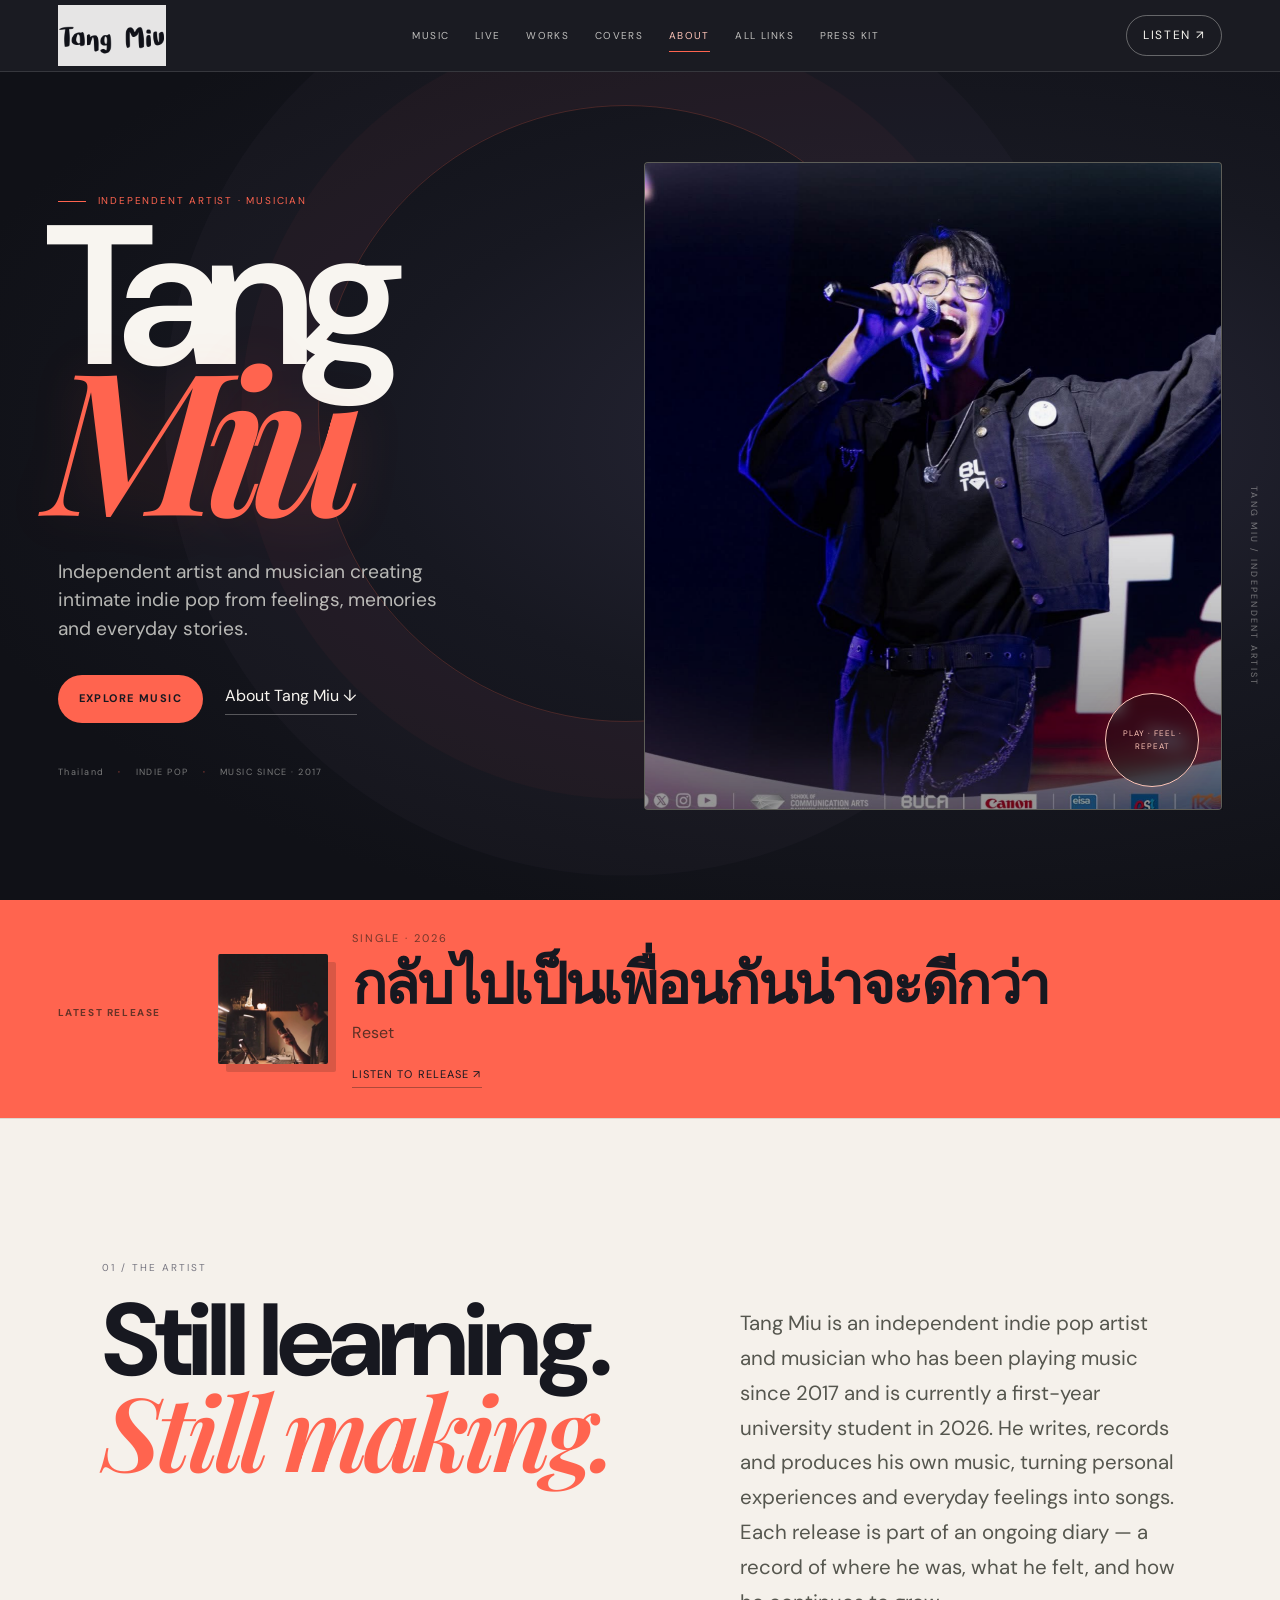
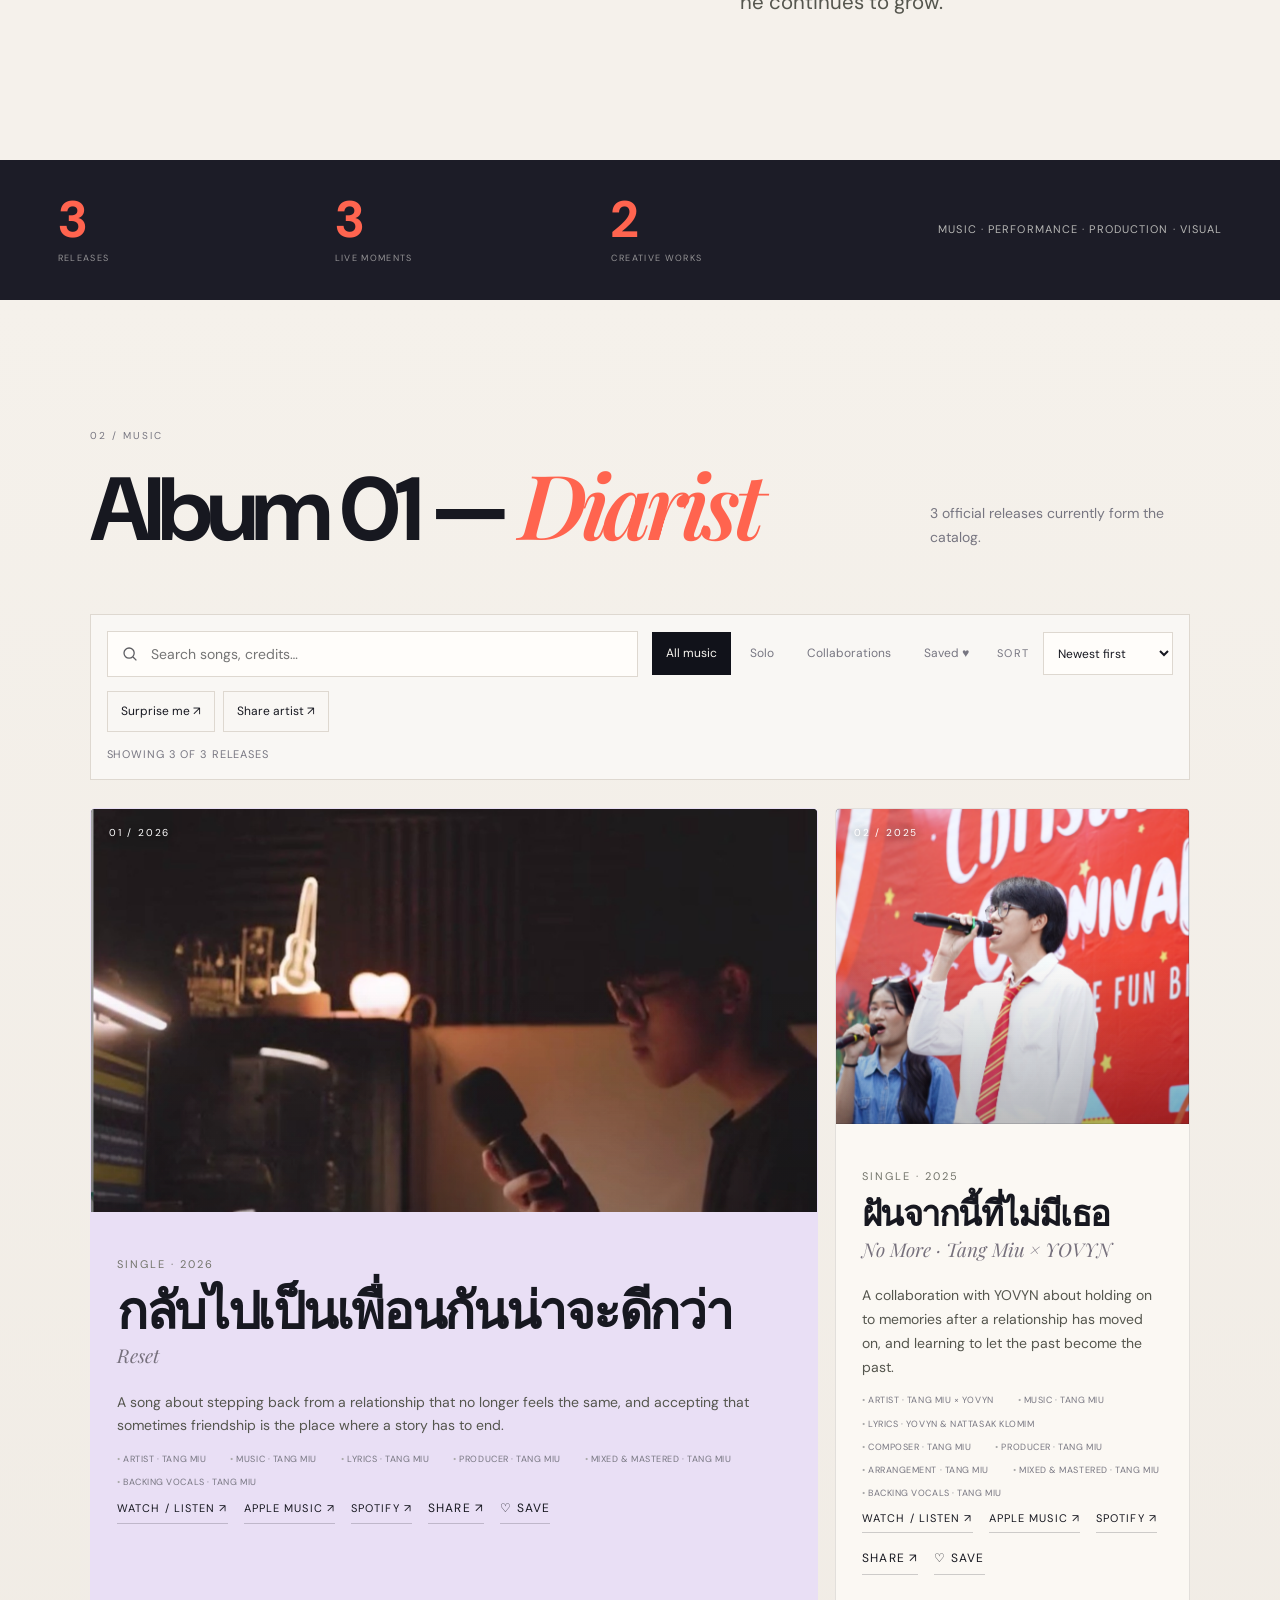
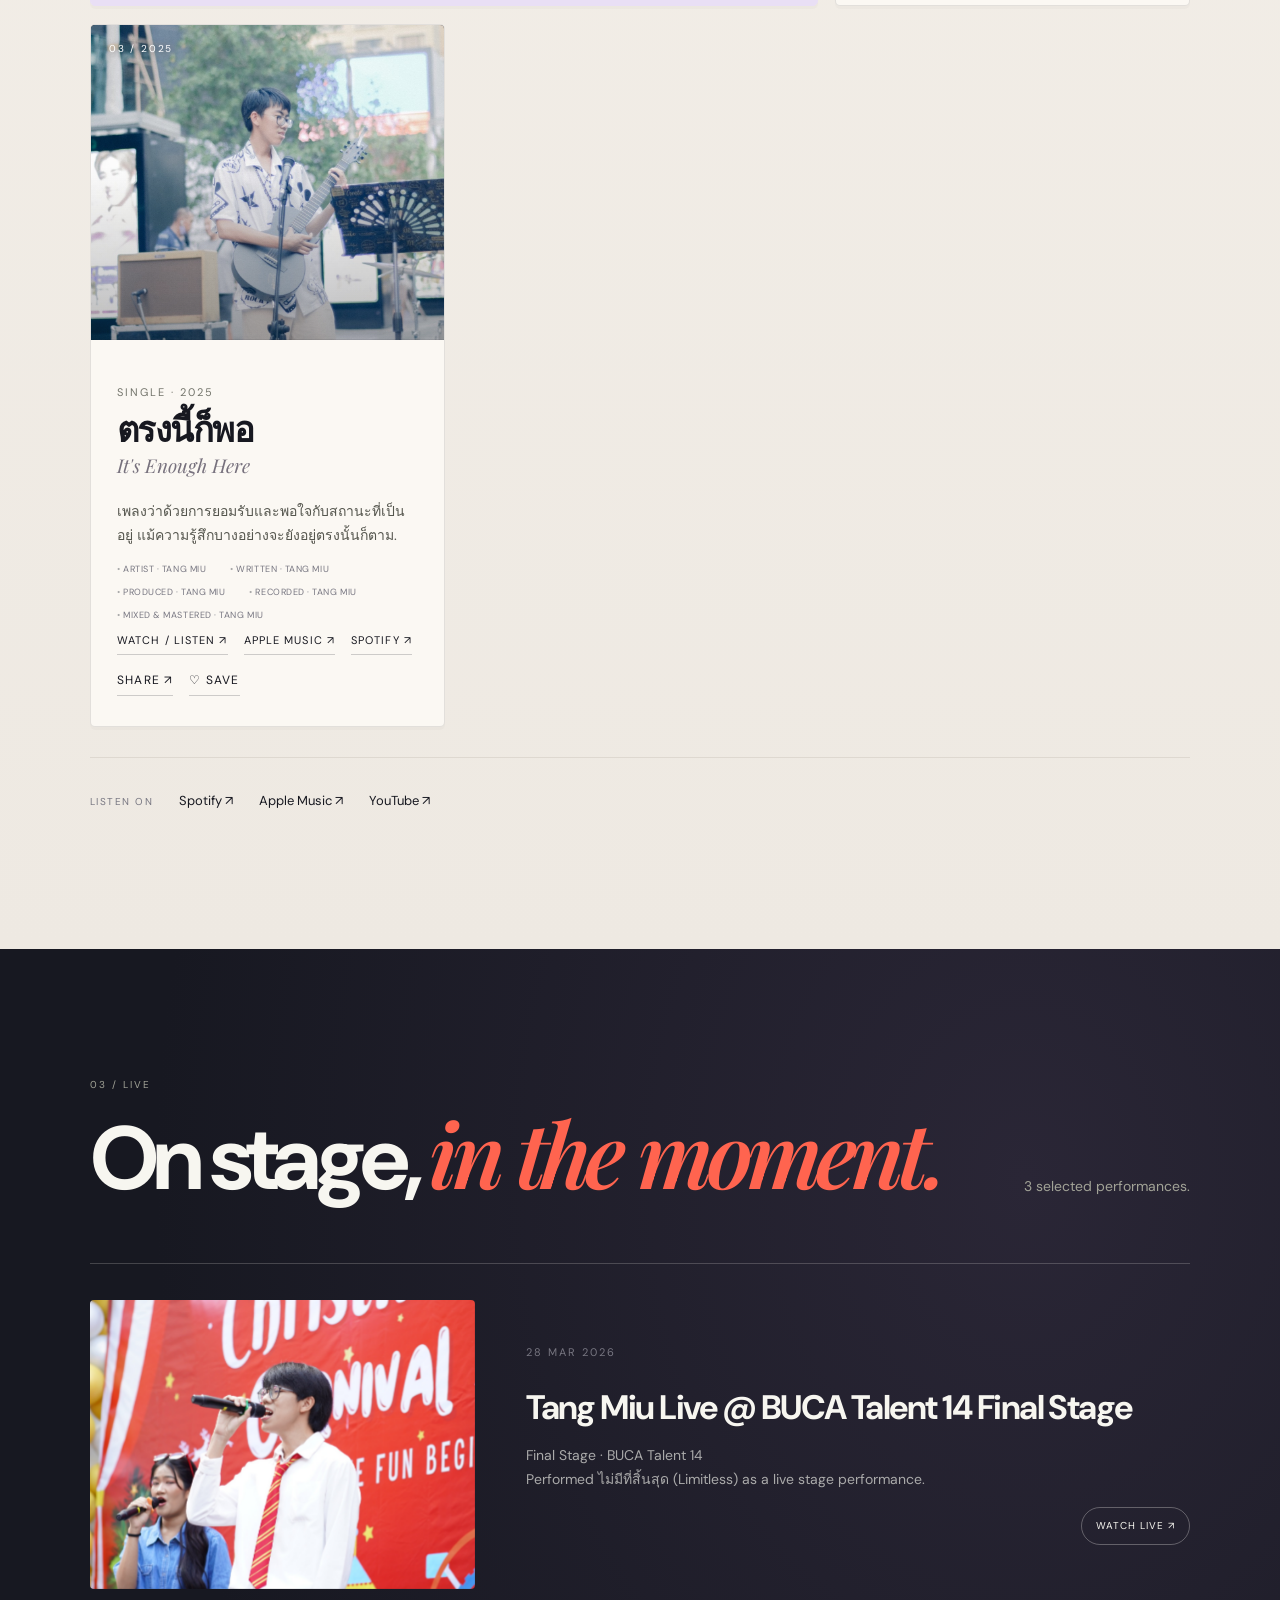
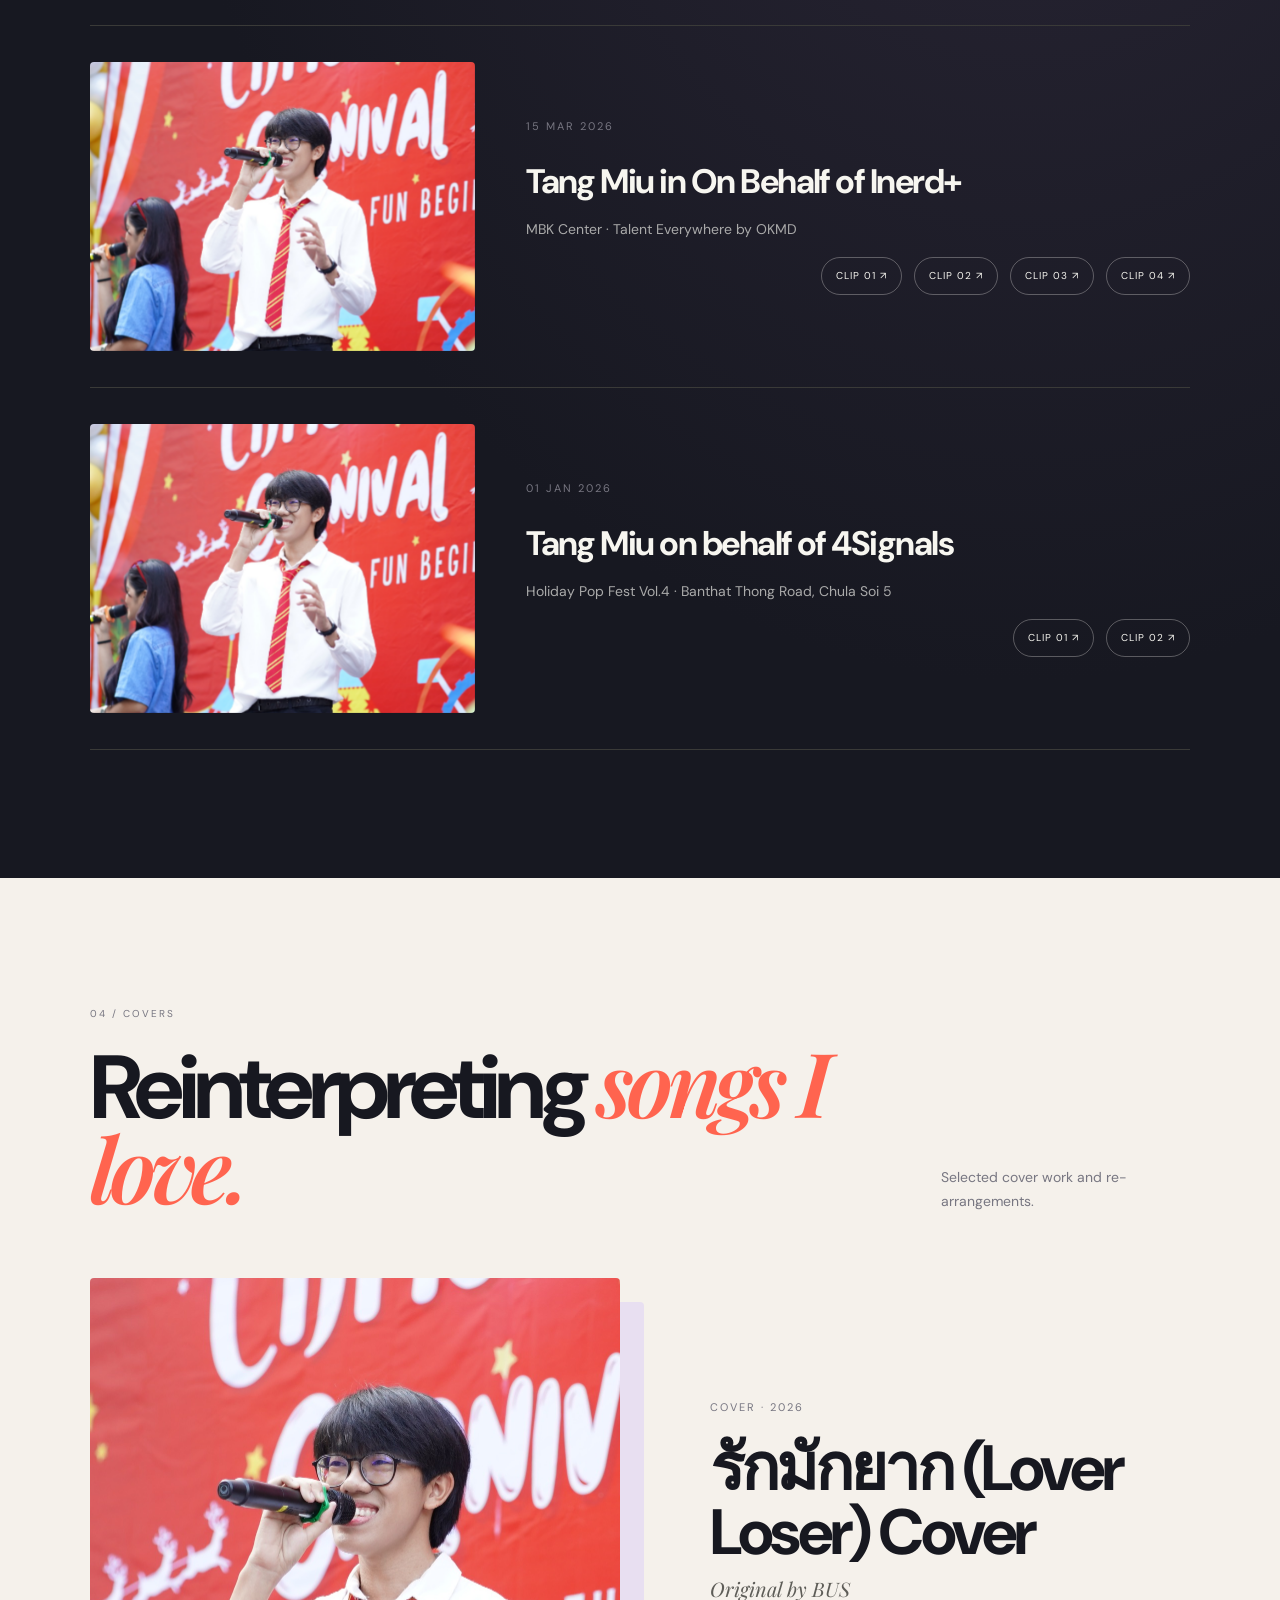
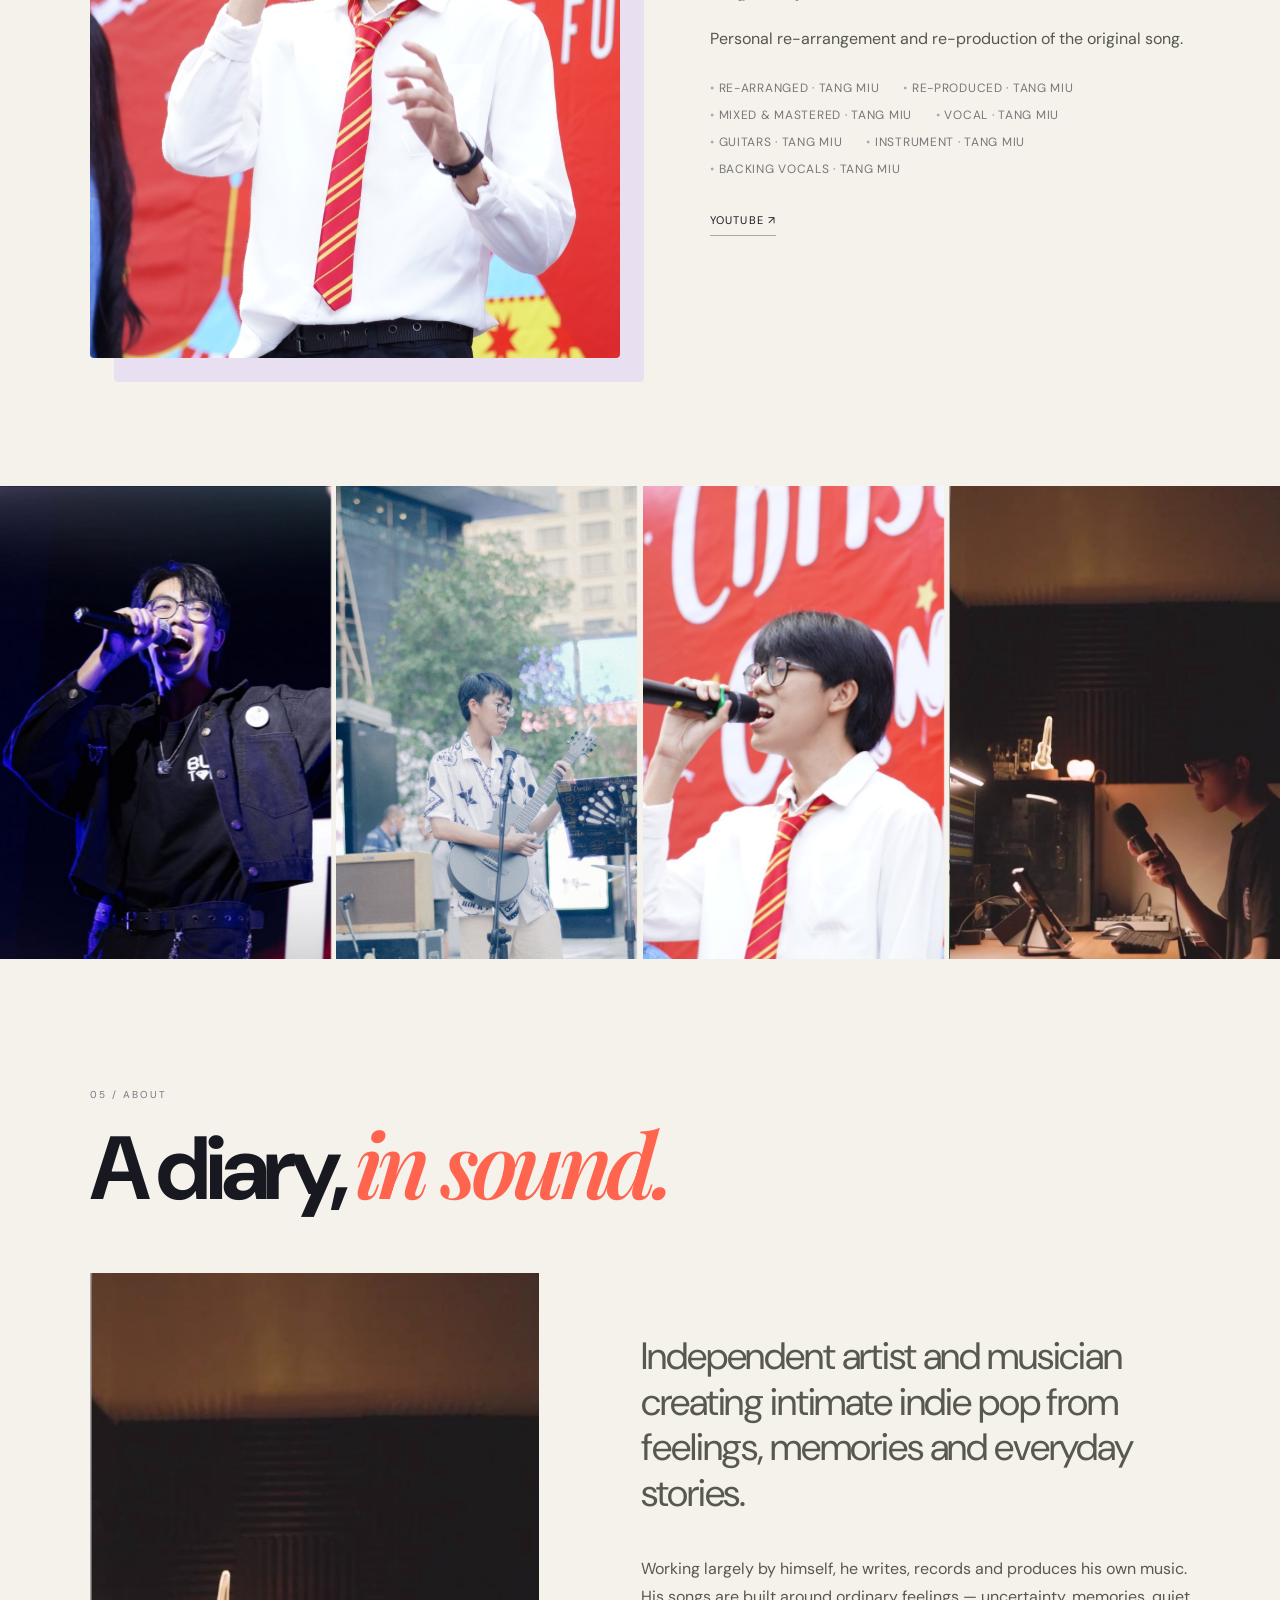
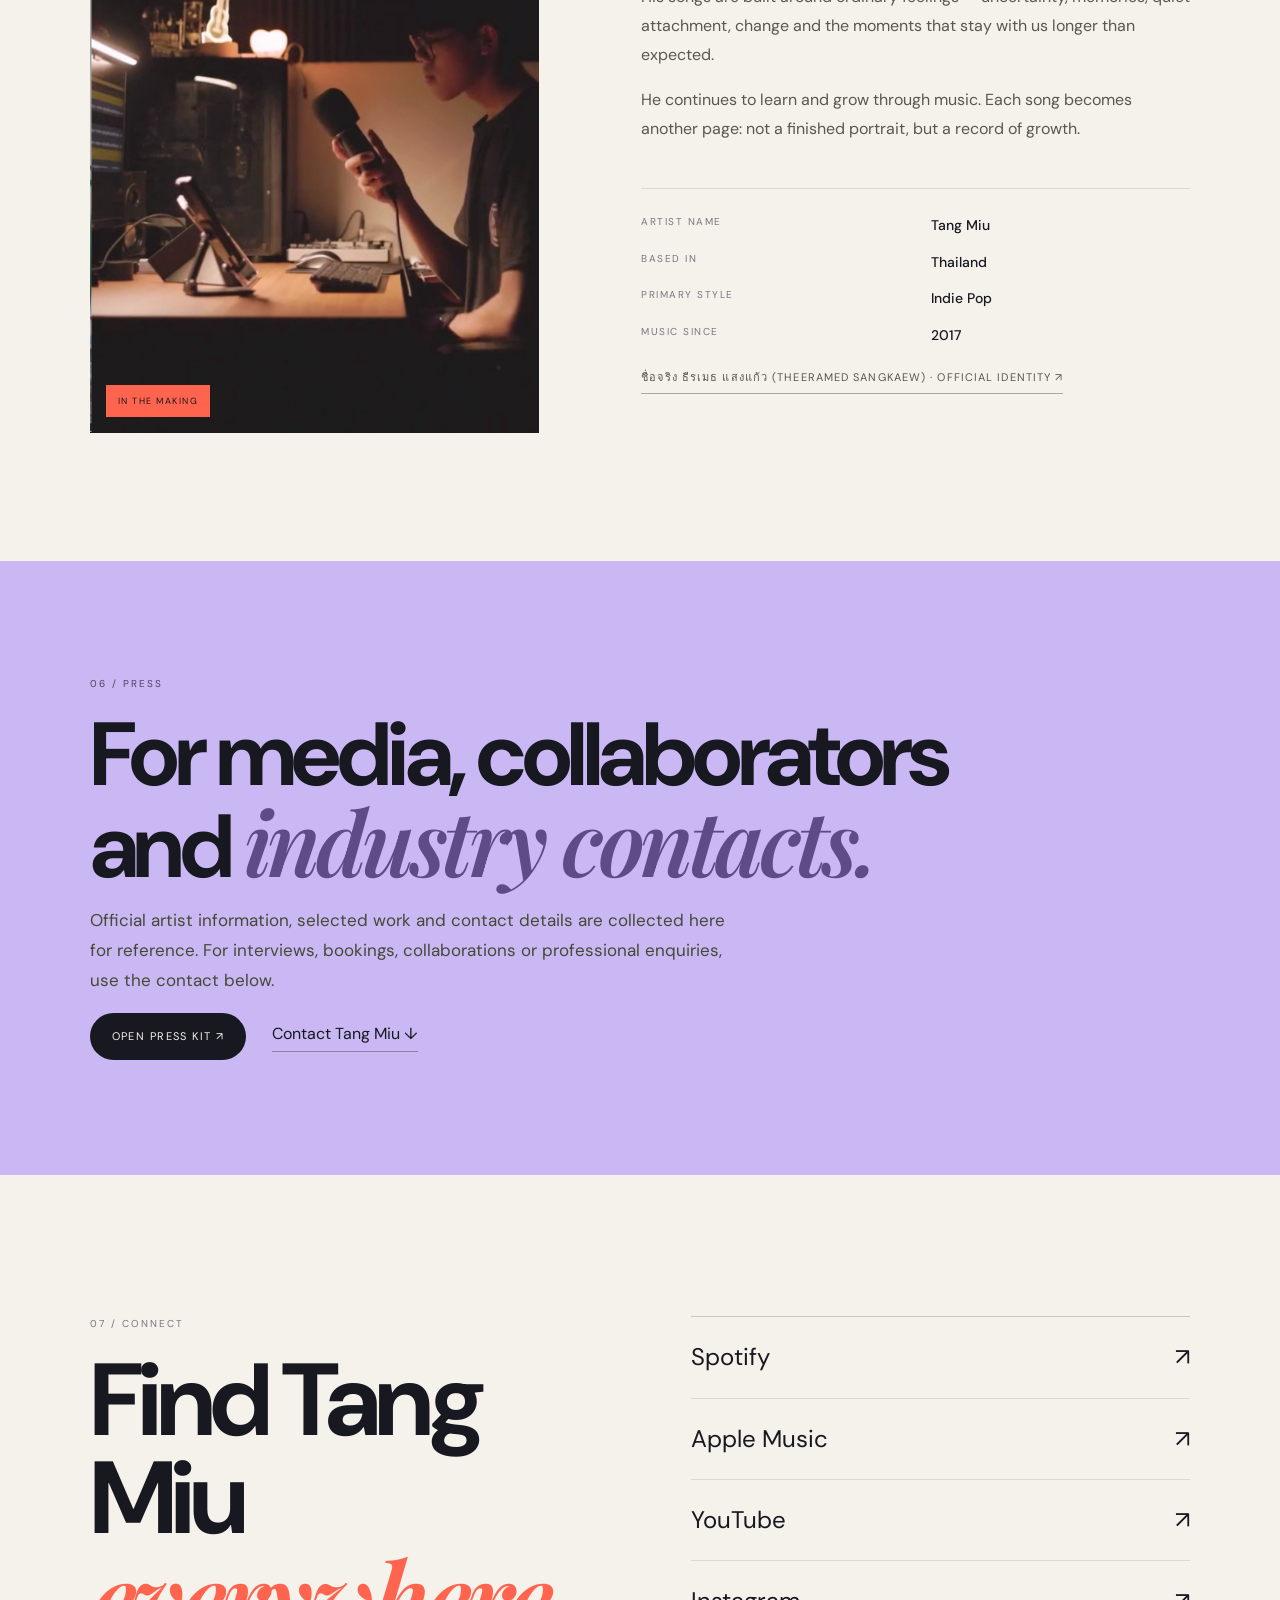
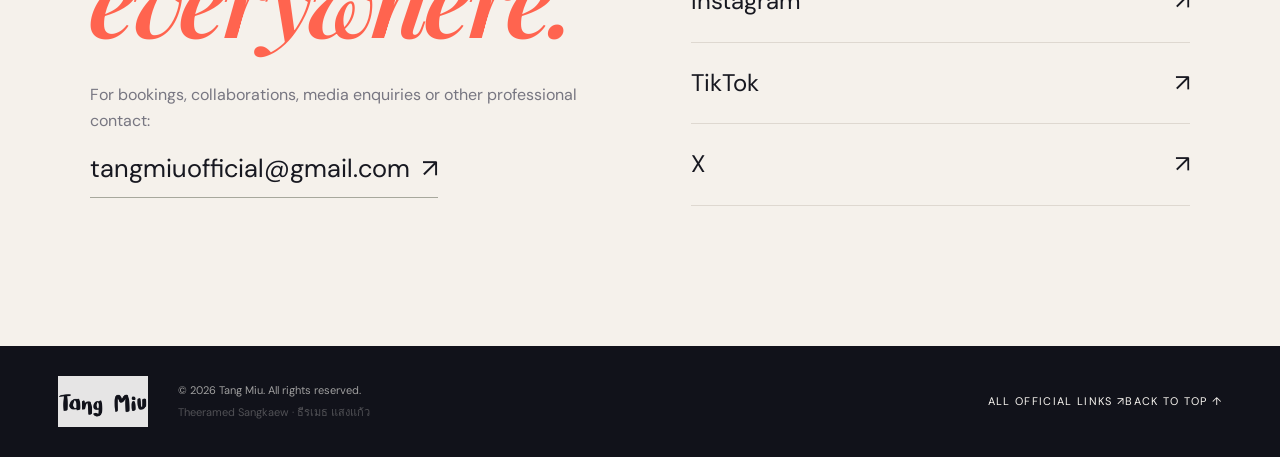
==== index.html @ 8bc135db "Display music start year consistently as 2017" ====
<!doctype html>
<html lang="en">
<head>
  <meta charset="utf-8">
  <meta name="viewport" content="width=device-width, initial-scale=1">
  <meta name="google-site-verification" content="ABkOrbEscVwLwkvRnIQF0ZXGn09Ur3Xntgk5qHItLJE">
  <meta name="google-site-verification" content="3arlOmZA7JfRIVpoGQNHGCuHzy3smdB-TqHT2rmYN7A" />
  <meta name="description" content="Official website of Tang Miu, Thai independent pop artist and songwriter. Discover original music, releases, live performances, videos, artist biography and official links.">
  <meta name="theme-color" content="#111111">
  <meta name="robots" content="index,follow,max-image-preview:large">
  <link rel="canonical" href="https://tang-miu-official.vercel.app/">
  <title>Tang Miu | Official Artist, Music & Releases</title>
  <meta property="og:type" content="website">
  <meta property="og:locale" content="th_TH">
  <meta property="og:site_name" content="Tang Miu">
  <meta property="og:title" content="Tang Miu | Official Artist, Music & Releases">
  <meta property="og:description" content="Discover Tang Miu’s original music, releases, live performances, biography and official links.">
  <meta property="og:url" content="https://tang-miu-official.vercel.app/">
  <meta property="og:image" content="https://tang-miu-official.vercel.app/assets/buca-stage.jpg">
  <meta property="og:image:alt" content="Tang Miu performing live on stage">
  <meta name="twitter:card" content="summary_large_image">
  <meta name="twitter:title" content="Tang Miu | Official Artist, Music & Releases">
  <meta name="twitter:description" content="Discover Tang Miu’s original music, releases, live performances, biography and official links.">
  <meta name="twitter:image" content="https://tang-miu-official.vercel.app/assets/buca-stage.jpg">
  <meta name="twitter:image:alt" content="Tang Miu performing live on stage">
  <link rel="icon" href="assets/logo.png" type="image/png">
  <link rel="preconnect" href="https://fonts.googleapis.com">
  <link rel="preconnect" href="https://fonts.gstatic.com" crossorigin>
  <link href="https://fonts.googleapis.com/css2?family=DM+Sans:wght@400;500;600;700&family=Playfair+Display:ital,wght@0,600;0,700;1,600&display=swap" rel="stylesheet">
  <link rel="stylesheet" href="style.css">
  <link rel="stylesheet" href="redesign.css">
  <script type="application/ld+json">
  {
    "@context":"https://schema.org",
    "@type":"Person",
    "@id":"https://tang-miu-official.vercel.app/#artist",
    "name":"Tang Miu",
    "alternateName":["Theeramed Sangkaew","ธีรเมธ แสงแก้ว"],
    "mainEntityOfPage":"https://tang-miu-official.vercel.app/",
    "url":"https://tang-miu-official.vercel.app/",
    "jobTitle":"Independent Artist and Musician",
    "description":"Independent artist and musician creating intimate indie pop from feelings, memories and everyday stories.",
    "email":"tangmiuofficial@gmail.com",
    "sameAs":[
      "https://open.spotify.com/artist/5D7LFFXi8tcAzjPh58jFaW",
      "https://music.apple.com/th/artist/tang-miu/1824698604",
      "https://youtube.com/@tang_miu",
      "https://www.instagram.com/tang_miu",
      "https://www.tiktok.com/@tang_miu",
      "https://x.com/tang_miu_",
      "https://tang-miu-official.vercel.app/artist.html",
      "https://tang-miu-official.vercel.app/links.html"
    ],
    "image":"https://tang-miu-official.vercel.app/assets/buca-stage.jpg",
    "knowsAbout":["Indie pop music","Songwriting","Music production","Recording","Live performance"]
  }
  </script>
</head>
<body>
<a class="skip-link" href="#main">Skip to content</a>

<header class="site-header">
  <a class="brand" href="#top" aria-label="Tang Miu home"><img src="assets/logo.png" alt="Tang Miu"></a>
  <nav aria-label="Primary navigation">
    <a href="#music">Music</a><a href="#live">Live</a><a href="works.html">Works</a><a href="#covers">Covers</a><a href="#about">About</a><a href="links.html">All links</a><a href="press-kit.html">Press Kit</a>
  </nav>
  <a class="header-link" href="https://open.spotify.com/artist/5D7LFFXi8tcAzjPh58jFaW" target="_blank" rel="noopener noreferrer">Listen ↗</a>
</header>

<main id="main">
  <section id="top" class="hero">
    <div class="hero-copy">
      <p class="eyebrow">INDEPENDENT ARTIST · MUSICIAN</p>
      <h1>Tang<br><em>Miu</em></h1>
      <p class="hero-lede">Music made from feelings, memories and moments that are sometimes easier to sing than to say.</p>
      <div class="hero-actions"><a class="button" href="#music">Explore music</a><a class="text-link" href="#about">About Tang Miu ↓</a></div>
      <div class="hero-meta"><span>THAILAND</span><span>INDIE POP</span><span>MUSIC SINCE · 2023</span></div>
    </div>
    <figure class="hero-image"><img src="assets/buca-stage.jpg" alt="Tang Miu performing live on stage" fetchpriority="high"></figure>
  </section>

  <section class="release-spotlight" aria-label="Latest release">
    <div class="spotlight-label">LATEST RELEASE</div>
    <div class="spotlight-content">
      <div class="spotlight-art" aria-hidden="true"><span>TM</span></div>
      <div class="spotlight-copy">
        <p class="track-type">LOADING RELEASE</p>
        <h2 class="latest-title">Tang Miu</h2>
        <p class="latest-subtitle">New music, new page.</p>
        <a class="inline-link latest-link" href="#music">Explore the catalog ↗</a>
      </div>
    </div>
  </section>

  <section class="statement">
    <p class="section-kicker">01 / THE ARTIST</p>
    <div class="statement-grid">
      <h2>Still learning.<br><em>Still making.</em></h2>
      <p>Tang Miu is an independent indie pop artist and musician who has has been playing music since 2017 and is currently a first-year university student in 2026. He writes, records and produces his own music, turning personal experiences and everyday feelings into songs. Each release is part of an ongoing diary — a record of where he was, what he felt, and how he continues to grow.</p>
    </div>
  </section>

  <section class="artist-strip" aria-label="Artist overview">
    <div><strong class="stat-releases">—</strong><span>RELEASES</span></div>
    <div><strong class="stat-live">—</strong><span>LIVE MOMENTS</span></div>
    <div><strong class="stat-works">—</strong><span>CREATIVE WORKS</span></div>
    <div class="strip-note">Music · Performance · Production · Visual</div>
  </section>

  <section id="music" class="section music-section">
    <div class="section-head"><div><p class="section-kicker">02 / MUSIC</p><h2>Album 01 — <em>Diarist</em></h2></div><p class="section-note">Three official releases currently form the first chapter.</p></div>
    <div class="music-tools" aria-label="Find music">
      <label class="music-search"><span class="sr-only">Search releases</span><svg viewBox="0 0 24 24" aria-hidden="true"><circle cx="10.8" cy="10.8" r="6.8"></circle><path d="m16 16 4.5 4.5"></path></svg><input id="release-search" type="search" placeholder="Search songs, credits…" autocomplete="off"></label>
      <div class="music-filters" role="group" aria-label="Filter releases">
        <button class="music-filter is-active" type="button" data-release-filter="all" aria-pressed="true">All music</button>
        <button class="music-filter" type="button" data-release-filter="solo" aria-pressed="false">Solo</button>
        <button class="music-filter" type="button" data-release-filter="collab" aria-pressed="false">Collaborations</button><button class="music-filter" type="button" data-release-filter="saved" aria-pressed="false">Saved ♥</button>
      </div>
      <label class="music-sort-label" for="release-sort">Sort</label><select id="release-sort"><option value="newest">Newest first</option><option value="oldest">Oldest first</option><option value="title">Title A–Z</option></select>
      <div class="music-quick-actions"><button type="button" id="surprise-release">Surprise me ↗</button><button type="button" id="share-artist">Share artist ↗</button></div><p class="music-results" id="release-results" aria-live="polite">Loading releases…</p>
    </div>
    <div class="album-grid" id="release-grid">
      <article class="track featured"><div class="track-number">01</div><div><p class="track-type">SINGLE · 2025</p><h3>ตรงนี้ก็พอ</h3><p class="roman">It's Enough Here</p><p>เพลงว่าด้วยการยอมรับและพอใจกับสถานะที่เป็นอยู่ แม้ความรู้สึกบางอย่างจะยังอยู่ตรงนั้นก็ตาม.</p><div class="credits"><span>Artist · Tang Miu</span><span>Written, Produced, Recorded, Mixed &amp; Mastered · Tang Miu</span></div><div class="track-links"><a class="inline-link" href="https://www.youtube.com/@tang_miu" target="_blank" rel="noopener noreferrer">Watch / listen ↗</a><a class="inline-link" href="https://music.apple.com/th/artist/tang-miu/1824698604" target="_blank" rel="noopener noreferrer">Apple Music ↗</a></div></div></article>
      <article class="track"><div class="track-number">02</div><div><p class="track-type">SINGLE · 2025</p><h3>ฝันจากนี้ที่ไม่มีเธอ</h3><p class="roman">No More</p><p>A collaboration with YOVYN about holding on to memories after a relationship has moved on, and learning to let the past become the past.</p><div class="credits"><span>Artist · Tang Miu × YOVYN</span><span>Music &amp; Production · Tang Miu</span><span>Lyrics · YOVYN &amp; Nattasak Klomim</span><span>Arrangement, Mix &amp; Master · Tang Miu</span></div><a class="inline-link" href="https://www.youtube.com/@tang_miu" target="_blank" rel="noopener noreferrer">Watch / listen ↗</a></div></article>
      <article class="track"><div class="track-number">03</div><div><p class="track-type">SINGLE · 2026</p><h3>กลับไปเป็นเพื่อนกันน่าจะดีกว่า</h3><p class="roman">Reset</p><p>A song about stepping back from a relationship that no longer feels the same, and accepting that sometimes friendship is the place where a story has to end.</p><div class="credits"><span>Artist · Tang Miu</span><span>Music, Lyrics &amp; Production · Tang Miu</span><span>Backing Vocals, Mix &amp; Master · Tang Miu</span></div><a class="inline-link" href="https://www.youtube.com/@tang_miu" target="_blank" rel="noopener noreferrer">Watch / listen ↗</a></div></article>
    </div>
    <div class="platform-row"><span>LISTEN ON</span><a href="https://open.spotify.com/artist/5D7LFFXi8tcAzjPh58jFaW" target="_blank" rel="noopener noreferrer">Spotify ↗</a><a href="https://music.apple.com/th/artist/tang-miu/1824698604" target="_blank" rel="noopener noreferrer">Apple Music ↗</a><a href="https://youtube.com/@tang_miu" target="_blank" rel="noopener noreferrer">YouTube ↗</a></div>
  </section>

  <section id="live" class="section dark-section">
    <div class="section-head"><div><p class="section-kicker">03 / LIVE</p><h2>On stage, <em>in the moment.</em></h2></div><p class="section-note">Selected performances from 2026.</p></div>
    <div class="live-list">
      <article class="live-item"><div><p class="date">15 MAR 2026</p><h3>Tang Miu in On Behalf of Inerd+</h3><p>Live @ MBK Center · Talent Everywhere by OKMD</p></div><div class="live-links"><a href="https://vt.tiktok.com/ZSbr4RC2m/" target="_blank" rel="noopener noreferrer">Clip 01 ↗</a><a href="https://vt.tiktok.com/ZSbr4d6qX/" target="_blank" rel="noopener noreferrer">Clip 02 ↗</a><a href="https://vt.tiktok.com/ZSbr4YQYQ/" target="_blank" rel="noopener noreferrer">Clip 03 ↗</a><a href="https://vt.tiktok.com/ZSbr41wSs/" target="_blank" rel="noopener noreferrer">Clip 04 ↗</a></div></article>
      <article class="live-item"><div><p class="date">28 MAR 2026</p><h3>Tang Miu Live @ BUCA Talent 14</h3><p>Final Stage · performed <em>ไม่มีที่สิ้นสุด (Limitless)</em> as a live stage performance.</p></div><div class="live-links"><a href="https://youtu.be/YesCFu8sQPQ" target="_blank" rel="noopener noreferrer">Watch live ↗</a></div></article>
      <article class="live-item"><div><p class="date">2026</p><h3>Tang Miu on behalf of 4Signals</h3><p>Live @ Holiday Pop Fest Vol.4 · Banthat Thong Road, Chula Soi 5</p></div><div class="live-links"><a href="https://vt.tiktok.com/ZSbr4JtYS/" target="_blank" rel="noopener noreferrer">Clip 01 ↗</a><a href="https://vt.tiktok.com/ZSbr425Qu/" target="_blank" rel="noopener noreferrer">Clip 02 ↗</a></div></article>
    </div>
  </section>

  <section id="covers" class="section cover-section">
    <div class="section-head"><div><p class="section-kicker">04 / COVERS</p><h2>Reinterpreting <em>songs I love.</em></h2></div><p class="section-note">Selected cover work and re-arrangements.</p></div>
    <div class="cover-card"><img src="assets/live-red-02.jpg" alt="Tang Miu performing live"><div><p class="track-type">COVER PROJECT · 2026</p><h3>รักมักยาก (Lover Loser)</h3><p class="roman">Original by BUS</p><p>A personal re-arrangement and re-production by Tang Miu, including vocals, guitars, instruments and backing vocals.</p><div class="credits"><span>Re-arranged · Tang Miu</span><span>Re-produced · Tang Miu</span><span>Mixed &amp; Mastered · Tang Miu</span><span>Vocal · Tang Miu</span></div><a class="inline-link" href="https://www.youtube.com/@tang_miu" target="_blank" rel="noopener noreferrer">Watch on YouTube ↗</a></div></div>
  </section>

  <section class="gallery" aria-label="Tang Miu gallery">
    <img src="assets/live-guitar.jpg" alt="Tang Miu performing with guitar" loading="lazy"><img src="assets/live-red-01.jpg" alt="Tang Miu singing on stage" loading="lazy"><img src="assets/studio.jpg" alt="Tang Miu recording in a studio" loading="lazy"><img src="assets/behind-scenes.jpg" alt="Tang Miu working behind the scenes" loading="lazy">
  </section>

  <section id="about" class="section about-section">
    <div class="section-head"><div><p class="section-kicker">05 / ABOUT</p><h2>A diary, <em>in sound.</em></h2></div></div>
    <div class="about-grid"><div class="about-image"><img src="assets/studio.jpg" alt="Tang Miu in the studio" loading="lazy"></div><div class="about-copy"><p class="lead">Tang Miu is an independent indie pop artist and musician who has played music since Mathayom 4 and is currently a first-year university student in 2026.</p><p>Working largely by himself, he writes, records and produces his own music. His songs are built around ordinary feelings — uncertainty, memories, quiet attachment, change and the moments that stay with us longer than expected.</p><p>He continues to learn and grow through music. Each song becomes another page: not a finished portrait, but a record of growth.</p><div class="artist-details"><span>Artist name</span><strong>Tang Miu</strong><span>Based in</span><strong>Thailand</strong><span>Primary style</span><strong>Indie Pop</strong><span>Music since</span><strong>2023</strong></div><p><a class="inline-link" href="theeramed-sangkaew.html">ชื่อจริง ธีรเมธ แสงแก้ว (Theeramed Sangkaew) · Official identity ↗</a></p></div></div></div>
  </section>

  <section class="press section"><div class="press-inner"><p class="section-kicker">06 / PRESS</p><h2>For media, collaborators<br>and <em>industry contacts.</em></h2><p>Official artist information, selected work and contact details are collected here for reference. For interviews, bookings, collaborations or professional enquiries, use the contact below.</p><div class="press-actions"><a class="button light" href="press-kit.html">Open press kit ↗</a><a class="text-link light-link" href="#contact">Contact Tang Miu ↓</a></div></div></section>

  <section id="contact" class="section contact-section">
    <div><p class="section-kicker">07 / CONNECT</p><h2>Find Tang Miu<br><em>everywhere.</em></h2><p class="contact-intro">For bookings, collaborations, media enquiries or other professional contact:</p><a class="email-link" href="mailto:tangmiuofficial@gmail.com">tangmiuofficial@gmail.com <span>↗</span></a></div>
    <div class="social-grid"><a href="https://open.spotify.com/artist/5D7LFFXi8tcAzjPh58jFaW" target="_blank" rel="noopener noreferrer"><span>Spotify</span><b>↗</b></a><a href="https://music.apple.com/th/artist/tang-miu/1824698604" target="_blank" rel="noopener noreferrer"><span>Apple Music</span><b>↗</b></a><a href="https://youtube.com/@tang_miu" target="_blank" rel="noopener noreferrer"><span>YouTube</span><b>↗</b></a><a href="https://www.instagram.com/tang_miu" target="_blank" rel="noopener noreferrer"><span>Instagram</span><b>↗</b></a><a href="https://www.tiktok.com/@tang_miu" target="_blank" rel="noopener noreferrer"><span>TikTok</span><b>↗</b></a><a href="https://x.com/tang_miu_" target="_blank" rel="noopener noreferrer"><span>X</span><b>↗</b></a></div>
  </section>
</main>

<footer class="site-footer"><img src="assets/logo.png" alt="Tang Miu"><div><p>© 2026 Tang Miu. All rights reserved.</p><p class="legal-name">Theeramed Sangkaew · ธีรเมธ แสงแก้ว</p></div><a href="links.html">All official links ↗</a><a href="#top">Back to top ↑</a></footer>
<script src="app.js" defer></script>
<script src="motion.js" defer></script>
</body>
</html>
---- style.css ----
:root{--bg:#f5f4f0;--ink:#151515;--muted:#74736f;--line:#d8d6d0;--dark:#111;--white:#fff;--accent:#c9bba2}*{box-sizing:border-box}html{scroll-behavior:smooth;scroll-padding-top:90px}body{margin:0;background:var(--bg);color:var(--ink);font-family:'DM Sans',sans-serif;line-height:1.6}body:focus-within{scroll-behavior:smooth}img{display:block;max-width:100%}a{color:inherit;text-decoration:none}.skip-link{position:fixed;left:16px;top:-60px;padding:10px 14px;background:#111;color:#fff;z-index:100}.skip-link:focus{top:16px}.site-header{height:76px;padding:0 5vw;display:flex;align-items:center;justify-content:space-between;border-bottom:1px solid var(--line);position:sticky;top:0;background:rgba(245,244,240,.92);backdrop-filter:blur(14px);-webkit-backdrop-filter:blur(14px);z-index:20}.brand img{width:105px;height:auto;filter:invert(1);mix-blend-mode:multiply}.site-header nav{display:flex;gap:28px;font-size:13px;text-transform:uppercase;letter-spacing:.12em}.site-header nav a,.header-link,.text-link,.inline-link,.live-links a,.platform-row a,.social-grid a,.site-footer>a{transition:opacity .2s ease,transform .2s ease,border-color .2s ease}.site-header nav a:hover,.header-link:hover,.text-link:hover,.inline-link:hover,.platform-row a:hover,.site-footer>a:hover{opacity:.55}.site-header nav a:focus-visible,.header-link:focus-visible,.button:focus-visible,.text-link:focus-visible,.inline-link:focus-visible,.live-links a:focus-visible,.platform-row a:focus-visible,.social-grid a:focus-visible,.email-link:focus-visible{outline:2px solid currentColor;outline-offset:5px}.header-link{font-size:12px;text-transform:uppercase;letter-spacing:.14em}.hero{min-height:calc(100vh - 76px);display:grid;grid-template-columns:1fr 1fr;padding:5vw;gap:5vw;align-items:center;position:relative}.hero-copy{position:relative;z-index:2}.hero-copy{padding:4vw 0}.eyebrow,.section-kicker,.track-type,.date{font-size:11px;letter-spacing:.18em;text-transform:uppercase;color:var(--muted);margin:0 0 20px}.hero h1{font-size:clamp(72px,12vw,180px);line-height:.78;letter-spacing:-.07em;margin:0 0 42px;font-weight:600;text-wrap:balance}.hero h1 em,h2 em{font-family:'Playfair Display',serif;font-weight:600}.hero-lede{font-size:clamp(18px,2vw,27px);max-width:560px;line-height:1.35}.hero-actions{display:flex;gap:26px;align-items:center;margin-top:38px}.button{display:inline-block;background:var(--ink);color:#fff;padding:14px 22px;text-transform:uppercase;letter-spacing:.13em;font-size:11px;transition:transform .2s ease,opacity .2s ease}.button:hover{transform:translateY(-2px)}.button.light{background:#fff;color:#111}.hero-meta{display:flex;gap:22px;margin-top:42px;color:var(--muted);font-size:9px;letter-spacing:.16em}.hero-meta span+span:before{content:'·';margin-right:22px}.hero-image{height:min(760px,82vh);overflow:hidden;margin:0;background:#111}.hero-image img{width:100%;height:100%;object-fit:cover;object-position:center 12%;transform:scale(1.12);transform-origin:center center}.statement{padding:9vw 5vw;border-top:1px solid var(--line)}.statement-grid{display:grid;grid-template-columns:1fr 1fr;gap:8vw}.statement h2,.section h2,.press h2,.contact-section h2{font-size:clamp(42px,6vw,86px);line-height:.95;letter-spacing:-.05em;margin:0}.statement-grid>p{font-size:20px;max-width:650px;margin:0}.section{padding:9vw 5vw}.section-head{display:flex;justify-content:space-between;gap:40px;align-items:end;margin-bottom:60px}.section-note{max-width:300px;color:var(--muted);margin:0}.album-grid{border-top:1px solid var(--line)}.track{display:grid;grid-template-columns:100px 1fr;gap:40px;padding:50px 0;border-bottom:1px solid var(--line);transition:padding .25s ease}.track:hover{padding-left:10px}.track-number{font-size:13px;color:var(--muted);padding-top:5px}.track h3{font-size:clamp(30px,4vw,54px);margin:0;letter-spacing:-.035em}.roman{font-family:'Playfair Display',serif;font-style:italic;font-size:20px;margin:0 0 20px;color:#5e5d58}.track p:not(.track-type):not(.roman){max-width:700px;color:#555}.credits{display:flex;flex-wrap:wrap;gap:8px 24px;margin:25px 0;color:#777;font-size:12px;text-transform:uppercase;letter-spacing:.06em}.credits span:before{content:'• ';color:#aaa}.track-links{display:flex;gap:24px;flex-wrap:wrap}.platform-row{display:flex;align-items:center;gap:26px;padding-top:30px;font-size:13px}.platform-row span{font-size:10px;letter-spacing:.15em;color:var(--muted)}.dark-section{background:var(--dark);color:#f5f4f0}.dark-section .section-kicker,.dark-section .section-note{color:#8f8e89}.live-list{border-top:1px solid #3a3a38}.live-item{display:grid;grid-template-columns:1fr auto;gap:30px;padding:36px 0;border-bottom:1px solid #3a3a38;transition:padding .25s ease}.live-item:hover{padding-left:8px}.live-item h3{font-size:25px;margin:0 0 8px}.live-item p:not(.date){color:#aaa;margin:0}.live-links{display:flex;flex-wrap:wrap;gap:12px;justify-content:flex-end;align-content:center}.live-links a{border:1px solid #444;padding:8px 12px;font-size:10px;text-transform:uppercase;letter-spacing:.1em}.live-links a:hover{border-color:#777}.cover-card{display:grid;grid-template-columns:1fr 1fr;gap:6vw;align-items:center}.cover-card img{width:100%;height:560px;object-fit:cover;object-position:center 30%}.cover-card h3{font-size:clamp(36px,5vw,68px);line-height:1;margin:0}.cover-card .roman{margin-top:8px}.gallery{display:grid;grid-template-columns:1.1fr 1fr 1fr 1.1fr;height:420px}.gallery img{width:100%;height:100%;object-fit:cover;filter:saturate(.8);transition:filter .3s ease,transform .3s ease}.gallery img:hover{filter:saturate(1);transform:scale(1.015)}.about-grid{display:grid;grid-template-columns:1fr 1fr;gap:7vw;align-items:center}.about-image img{width:100%;max-height:680px;object-fit:cover}.about-copy .lead{font-size:28px;line-height:1.25}.about-copy p{max-width:620px}.artist-details{display:grid;grid-template-columns:1fr 1fr;gap:9px 30px;margin-top:45px;border-top:1px solid var(--line);padding-top:20px}.artist-details span{font-size:10px;text-transform:uppercase;letter-spacing:.15em;color:var(--muted)}.artist-details strong{font-weight:500}.press{background:#1b1b1b;color:#f5f4f0}.press-inner{max-width:900px}.press-inner p:not(.section-kicker){max-width:650px;color:#b8b7b2;font-size:18px}.contact-section{display:grid;grid-template-columns:1fr 1fr;gap:8vw}.contact-intro{max-width:500px;color:var(--muted);margin:30px 0 12px}.email-link{display:inline-flex;align-items:center;gap:12px;font-size:clamp(18px,2vw,27px);border-bottom:1px solid var(--ink);padding:4px 0 7px;transition:opacity .2s ease}.email-link:hover{opacity:.55}.social-grid{border-top:1px solid var(--line)}.social-grid a{display:flex;justify-content:space-between;padding:20px 0;border-bottom:1px solid var(--line);font-size:18px}.social-grid a:hover{opacity:.55;padding-left:5px}.social-grid b{font-weight:400}.site-footer{padding:35px 5vw;display:flex;justify-content:space-between;align-items:center;border-top:1px solid var(--line);font-size:11px;color:var(--muted)}.site-footer img{width:90px;height:auto;mix-blend-mode:multiply}.site-footer p{margin:0}.legal-name{opacity:.65;margin-top:4px!important}.site-footer>a{text-transform:uppercase;letter-spacing:.12em}.site-footer div{flex:1;margin-left:30px}@media(max-width:800px){.hero-image img{transform:scale(1.18);object-position:center 10%}.site-header{height:64px;padding:0 20px}.site-header nav{display:none}.header-link{font-size:10px}.hero{grid-template-columns:1fr;padding:0 20px 50px;gap:35px}.hero-copy{padding:65px 0 0}.hero h1{font-size:24vw;margin-bottom:35px}.hero-image{height:68vh}.hero-meta{margin-top:30px;gap:12px}.hero-meta span+span:before{margin-right:12px}.statement,.section{padding:75px 20px}.statement-grid,.about-grid,.contact-section,.cover-card{grid-template-columns:1fr;gap:40px}.statement-grid>p{font-size:17px}.section-head{display:block;margin-bottom:40px}.section-note{margin-top:18px}.track{grid-template-columns:35px 1fr;gap:12px;padding:36px 0}.track h3{font-size:31px}.credits{display:block}.credits span{display:block;margin-bottom:5px}.platform-row{flex-wrap:wrap;gap:15px}.live-item{grid-template-columns:1fr}.live-links{justify-content:flex-start}.cover-card img{height:460px}.gallery{grid-template-columns:1fr 1fr;height:520px}.gallery img:nth-child(3),.gallery img:nth-child(4){display:none}.about-copy .lead{font-size:23px}.email-link{font-size:19px;overflow-wrap:anywhere}.site-footer{padding:28px 20px;gap:20px;align-items:flex-start}.site-footer div{margin-left:0}.site-footer>a{display:none}}@media(prefers-reduced-motion:reduce){html{scroll-behavior:auto}*,*::before,*::after{transition:none!important;animation:none!important}}
.error-page{min-height:100vh;padding:14vw 5vw;display:flex;flex-direction:column;align-items:flex-start;justify-content:center}.error-page h1{font-size:clamp(56px,9vw,130px);line-height:.9;letter-spacing:-.06em;margin:0 0 28px}.error-page h1 em{font-family:'Playfair Display',serif;font-weight:600}.error-page p:not(.section-kicker){max-width:520px;color:var(--muted);font-size:18px;margin:0 0 30px}.profile-hero{min-height:70vh;display:flex;flex-direction:column;justify-content:center;border-bottom:1px solid var(--line)}.profile-hero h1{font-size:clamp(72px,13vw,180px);line-height:.82;letter-spacing:-.07em;margin:0 0 35px}.profile-lede{font-size:clamp(20px,2.5vw,32px);max-width:760px;line-height:1.25}.profile-meta{display:flex;gap:24px;margin-top:45px;font-size:10px;letter-spacing:.16em;color:var(--muted)}.profile-grid{display:grid;grid-template-columns:1fr 1fr;gap:8vw}.profile-copy .lead{font-size:28px;line-height:1.25;margin-top:0}.profile-copy p{max-width:650px}.profile-dark{background:#111;color:#f5f4f0}.profile-dark .section-kicker{color:#8f8e89}.profile-tracks{border-top:1px solid #3a3a38}.profile-tracks div{display:grid;grid-template-columns:60px 1fr 1fr;gap:24px;padding:25px 0;border-bottom:1px solid #3a3a38;align-items:center}.profile-tracks span{color:#888}.profile-tracks strong{font-size:22px}.profile-tracks em{font-family:'Playfair Display',serif;color:#aaa}.profile-contact{display:grid;grid-template-columns:1fr 1fr;gap:8vw}.profile-socials{display:flex;gap:24px;margin-top:45px;padding-top:20px;border-top:1px solid var(--line);flex-wrap:wrap}.profile-socials a{font-size:12px;text-transform:uppercase;letter-spacing:.12em}.profile-socials a:hover{opacity:.55}@media(max-width:800px){.profile-hero{min-height:65vh}.profile-grid,.profile-contact{grid-template-columns:1fr;gap:40px}.profile-meta{gap:12px;flex-wrap:wrap}.profile-tracks div{grid-template-columns:35px 1fr;gap:10px}.profile-tracks em{grid-column:2}.error-page{padding:100px 20px}.error-page h1{font-size:22vw}}.press-actions{display:flex;gap:26px;align-items:center;flex-wrap:wrap}.light-link{color:#f5f4f0}.press-actions .button.light{color:#111}@media(max-width:800px){.press-actions{align-items:flex-start;flex-direction:column;gap:18px}}.works-grid{display:grid;grid-template-columns:repeat(2,minmax(0,1fr));gap:28px}.work-card{border:1px solid var(--line);background:#fff}.work-image{aspect-ratio:16/10;background:#111;overflow:hidden}.work-image img{width:100%;height:100%;object-fit:cover;transition:transform .3s ease}.work-card:hover .work-image img{transform:scale(1.025)}.work-body{padding:28px}.work-body h3{font-size:clamp(28px,3.5vw,46px);line-height:1;margin:0 0 8px;letter-spacing:-.035em}.work-body .roman{margin:0 0 16px}.work-body .credits{margin:20px 0}.work-body .track-links{display:flex;gap:20px;flex-wrap:wrap}@media(max-width:800px){.works-grid{grid-template-columns:1fr}.work-body{padding:22px}}
/* v2 polish */
.release-spotlight{margin:0 5vw;border-top:1px solid var(--line);border-bottom:1px solid var(--line);display:grid;grid-template-columns:160px 1fr;padding:34px 0}.spotlight-label{font-size:10px;letter-spacing:.16em;color:var(--muted);padding-top:8px}.spotlight-content{display:flex;align-items:center;gap:28px}.spotlight-art{width:92px;aspect-ratio:1;background:var(--ink);color:#fff;display:grid;place-items:center;font-family:'Playfair Display',serif;font-style:italic;font-size:27px;flex:0 0 auto}.spotlight-copy .track-type{margin-bottom:8px}.spotlight-copy h2{font-size:clamp(30px,4vw,52px);line-height:1;margin:0;letter-spacing:-.04em}.spotlight-copy .latest-subtitle{margin:7px 0 14px;color:var(--muted)}.artist-strip{margin:0 5vw;padding:25px 0;border-bottom:1px solid var(--line);display:grid;grid-template-columns:repeat(3,1fr) 1.6fr;gap:20px;align-items:end}.artist-strip div{display:flex;flex-direction:column}.artist-strip strong{font-size:28px;line-height:1;letter-spacing:-.03em}.artist-strip span{font-size:9px;letter-spacing:.15em;color:var(--muted);margin-top:6px}.artist-strip .strip-note{justify-self:end;align-self:center;color:var(--muted);font-size:11px;letter-spacing:.1em;text-transform:uppercase;text-align:right}.site-header .menu-toggle{display:none;border:0;background:none;font:inherit;text-transform:uppercase;letter-spacing:.14em;font-size:11px;padding:10px;cursor:pointer;color:var(--ink)}.reveal{opacity:0;transform:translateY(18px);transition:opacity .6s ease,transform .6s ease}.reveal.is-visible{opacity:1;transform:none}.work-card{transition:transform .25s ease}.work-card:hover{transform:translateY(-3px)}
@media(max-width:900px){.site-header{height:68px;padding:0 5vw}.site-header .menu-toggle{display:block;order:2}.site-header nav{display:none;position:absolute;left:0;right:0;top:68px;padding:18px 5vw 24px;background:rgba(245,244,240,.98);border-bottom:1px solid var(--line);flex-direction:column;gap:0}.site-header nav a{padding:12px 0;border-bottom:1px solid var(--line)}.site-header nav a:last-child{border-bottom:0}.site-header.mobile-open nav{display:flex}.site-header .header-link{order:3}.release-spotlight{grid-template-columns:1fr;padding:28px 0;gap:16px}.artist-strip{grid-template-columns:repeat(3,1fr)}.artist-strip .strip-note{display:none}}
@media(max-width:560px){.site-header .header-link{display:none}.site-header .brand img{width:92px}.hero{padding-top:12vw}.hero-actions{align-items:flex-start;flex-direction:column;gap:18px}.hero-meta{flex-wrap:wrap;gap:8px 16px}.hero-meta span+span:before{margin-right:16px}.artist-strip{gap:12px}.artist-strip strong{font-size:22px}.spotlight-content{align-items:flex-start}.spotlight-art{width:76px}.track{grid-template-columns:40px 1fr;gap:16px}.platform-row{flex-wrap:wrap;gap:16px}.live-item{grid-template-columns:1fr}.live-links{justify-content:flex-start}.section-head{align-items:flex-start;flex-direction:column;gap:16px}.site-footer{padding-bottom:40px}}
@media(prefers-reduced-motion:reduce){.reveal{opacity:1;transform:none;transition:none}.work-card,.track,.live-item,.button{transition:none}}


/* Motion system — editorial, tactile, and intentionally restrained */
:root {
  --motion-ease: cubic-bezier(.22, 1, .36, 1);
  --motion-fast: 220ms;
  --motion-base: 650ms;
}
html { scroll-padding-top: 96px; }
body::before {
  content: "";
  position: fixed;
  z-index: 100;
  inset: 0 auto auto 0;
  width: 100%;
  height: 2px;
  background: var(--ink);
  transform: scaleX(var(--scroll-progress, 0));
  transform-origin: left center;
  pointer-events: none;
}
.site-header {
  transition: height var(--motion-fast) ease, background var(--motion-fast) ease,
    box-shadow var(--motion-fast) ease, border-color var(--motion-fast) ease;
}
.site-header.is-scrolled {
  height: 64px;
  background: rgba(245,244,240,.96);
  box-shadow: 0 8px 30px rgba(20,20,20,.045);
  border-color: transparent;
}
.site-header nav a { position: relative; }
.site-header nav a::after {
  content: "";
  position: absolute;
  left: 0;
  right: 100%;
  bottom: -7px;
  height: 1px;
  background: currentColor;
  transition: right 360ms var(--motion-ease);
}
.site-header nav a:hover::after,
.site-header nav a[aria-current="page"]::after { right: 0; }
.brand img { transition: transform 500ms var(--motion-ease), opacity 250ms ease; }
.brand:hover img { transform: translateY(-2px) rotate(-2deg); opacity: .72; }
.hero-copy > * { animation: hero-rise 850ms var(--motion-ease) both; }
.hero-copy > *:nth-child(1) { animation-delay: 80ms; }
.hero-copy > *:nth-child(2) { animation-delay: 160ms; }
.hero-copy > *:nth-child(3) { animation-delay: 250ms; }
.hero-copy > *:nth-child(4) { animation-delay: 340ms; }
.hero-copy > *:nth-child(5) { animation-delay: 430ms; }
.hero-image { clip-path: inset(0); }
.hero-image img {
  transform: scale(1.12) translate3d(var(--hero-shift-x, 0px), var(--hero-shift-y, 0px), 0);
  transition: transform 900ms var(--motion-ease), filter 700ms ease;
  will-change: transform;
}
.hero-image:hover img { filter: saturate(1.08); }
@keyframes hero-rise {
  from { opacity: 0; transform: translateY(22px); }
  to { opacity: 1; transform: translateY(0); }
}
.button, .header-link, .text-link, .inline-link, .live-links a, .platform-row a, .social-grid a {
  -webkit-tap-highlight-color: transparent;
}
.button { position: relative; overflow: hidden; }
.button::after {
  content: "";
  position: absolute;
  inset: 0;
  background: rgba(255,255,255,.13);
  transform: translateX(-105%);
  transition: transform 500ms var(--motion-ease);
}
.button:hover::after { transform: translateX(0); }
.spotlight-art {
  position: relative;
  overflow: hidden;
  transition: transform 500ms var(--motion-ease), box-shadow 500ms var(--motion-ease);
}
.spotlight-art::after {
  content: "";
  position: absolute;
  inset: -60% auto -60% -45%;
  width: 35%;
  transform: rotate(24deg) translateX(-180%);
  background: linear-gradient(90deg, transparent, rgba(255,255,255,.24), transparent);
  transition: transform 850ms var(--motion-ease);
}
.spotlight-content:hover .spotlight-art {
  transform: translateY(-4px) rotate(-2deg);
  box-shadow: 0 16px 36px rgba(0,0,0,.12);
}
.spotlight-content:hover .spotlight-art::after { transform: rotate(24deg) translateX(650%); }
.track { position: relative; }
.track::before {
  content: "";
  position: absolute;
  left: 0;
  top: 0;
  bottom: 0;
  width: 2px;
  background: var(--ink);
  transform: scaleY(0);
  transform-origin: bottom;
  transition: transform 450ms var(--motion-ease);
}
.track:hover::before, .track:focus-within::before { transform: scaleY(1); }
.track-number { transition: color 250ms ease, transform 350ms var(--motion-ease); }
.track:hover .track-number { color: var(--ink); transform: translateX(3px); }
.live-links a { transition: background 250ms ease, color 250ms ease, border-color 250ms ease, transform 250ms var(--motion-ease); }
.live-links a:hover { background: #f5f4f0; color: #111; border-color: #f5f4f0; transform: translateY(-2px); }
.gallery { overflow: hidden; }
.gallery img { will-change: transform; }
.gallery img:hover { transform: scale(1.035); }
.about-image { overflow: hidden; }
.about-image img, .cover-card > img {
  transition: transform 900ms var(--motion-ease), filter 700ms ease;
}
.about-image:hover img, .cover-card:hover > img { transform: scale(1.025); filter: saturate(1.05); }
.social-grid a { transition: padding 300ms var(--motion-ease), color 250ms ease; }
.social-grid a b { transition: transform 300ms var(--motion-ease); }
.social-grid a:hover b { transform: translate(3px,-3px); }
.site-footer img { transition: transform 400ms var(--motion-ease); }
.site-footer img:hover { transform: rotate(-3deg) scale(1.04); }
body.motion-ready .motion-item {
  opacity: 0;
  transform: translateY(24px);
  transition: opacity 700ms var(--motion-ease), transform 700ms var(--motion-ease);
  transition-delay: var(--motion-delay, 0ms);
}
body.motion-ready .motion-item.is-in-view { opacity: 1; transform: none; }
@media (max-width: 900px) {
  .site-header.is-scrolled { height: 60px; }
  .hero-image img { transform: scale(1.12); }
  .hero-copy > * { animation-duration: 650ms; }
  .track:hover { padding-left: 0; }
  .track::before { display: none; }
}
@media (prefers-reduced-motion: reduce) {
  body::before { display: none; }
  .hero-copy > * { animation: none !important; }
  .hero-image img, .brand img, .spotlight-art, .track-number, .gallery img,
  .about-image img, .cover-card > img, .site-header, .button::after {
    transition: none !important;
    transform: none !important;
  }
  body.motion-ready .motion-item,
  body.motion-ready .motion-item.is-in-view { opacity: 1; transform: none; transition: none; }
}
---- redesign.css ----
/* Tang Miu — motion-led editorial redesign */
:root { --bg:#efeee7; --ink:#171813; --muted:#77786f; --line:#d5d5ca; --dark:#171813; --white:#f7f6f0; --accent:#d6f36a; --motion-ease:cubic-bezier(.2,.8,.2,1); }
html { scroll-behavior:smooth; scroll-padding-top:76px; }
body { background:var(--bg); color:var(--ink); overflow-x:clip; }
body::before { content:""; position:fixed; inset:0 auto auto 0; z-index:99; height:3px; width:100%; background:var(--accent); transform:scaleX(var(--scroll-progress,0)); transform-origin:left; pointer-events:none; }
.site-header { height:72px; padding-inline:4.5vw; background:#171813; color:#f7f6f0; border-bottom:1px solid rgba(255,255,255,.12); backdrop-filter:blur(18px); transition:height .3s var(--motion-ease),background .3s ease,box-shadow .3s ease; }
.site-header.is-scrolled { height:62px; background:rgba(23,24,19,.96); color:#f7f6f0; box-shadow:0 10px 30px rgba(0,0,0,.13); }
.brand img { width:108px; filter:invert(1); mix-blend-mode:screen; }
.site-header nav { gap:clamp(12px,2vw,30px); }
.site-header nav a { position:relative; font-size:10px; letter-spacing:.14em; color:rgba(247,246,240,.75); transition:color .25s ease; }
.site-header nav a:hover,.site-header nav a[aria-current="page"] { color:var(--accent); opacity:1; }
.site-header nav a::after { content:""; position:absolute; height:1px; left:0; right:100%; bottom:-8px; background:var(--accent); transition:right .35s var(--motion-ease); }
.site-header nav a:hover::after,.site-header nav a[aria-current="page"]::after { right:0; }
.header-link { border:1px solid rgba(247,246,240,.35); border-radius:100px; padding:10px 16px; color:#f7f6f0; transition:background .25s ease,color .25s ease,border-color .25s ease,transform .25s var(--motion-ease); }
.header-link:hover { background:var(--accent); color:var(--ink); border-color:var(--accent); opacity:1; transform:translateY(-2px); }
.site-header .menu-toggle { color:#f7f6f0; }
.site-header nav a:focus-visible,.header-link:focus-visible { outline-color:var(--accent); }
.hero { min-height:min(850px,calc(100svh - 72px)); padding:clamp(44px,5.5vw,88px) 4.5vw; grid-template-columns:.95fr 1.05fr; gap:clamp(28px,5vw,88px); align-items:center; background:var(--dark); color:var(--white); isolation:isolate; overflow:hidden; }
.hero::before { content:""; position:absolute; width:48vw; height:48vw; min-width:420px; min-height:420px; border:1px solid rgba(214,243,106,.15); border-radius:50%; right:27%; top:4%; z-index:-1; box-shadow:0 0 0 6vw rgba(214,243,106,.025),0 0 0 12vw rgba(214,243,106,.018); animation:orbit-breathe 9s ease-in-out infinite alternate; }
.hero::after { content:"TANG MIU  /  INDEPENDENT ARTIST"; position:absolute; right:1.5vw; top:50%; writing-mode:vertical-rl; font-size:9px; letter-spacing:.25em; color:rgba(247,246,240,.42); }
.hero-copy { padding:2vw 0; }
.hero .eyebrow { color:var(--accent); display:flex; align-items:center; gap:12px; font-size:10px; }
.hero .eyebrow::before { content:""; width:28px; height:1px; background:var(--accent); }
.hero h1 { font-size:clamp(96px,15.5vw,236px); line-height:.69; letter-spacing:-.095em; margin:0 0 40px -.06em; font-weight:600; }
.hero h1 em { color:var(--accent); font-style:italic; }
.hero-lede { max-width:410px; color:rgba(247,246,240,.72); font-size:clamp(16px,1.5vw,21px); line-height:1.48; }
.hero-actions { gap:22px; margin-top:32px; }
.hero .button { background:var(--accent); color:var(--ink); border-radius:100px; padding:15px 21px; font-weight:700; position:relative; isolation:isolate; }
.hero .button::after { content:""; position:absolute; inset:0; z-index:-1; background:#f7f6f0; border-radius:inherit; transform:scaleX(0); transform-origin:right; transition:transform .4s var(--motion-ease); }
.hero .button:hover::after { transform:scaleX(1); transform-origin:left; }
.hero .text-link { color:var(--white); border-bottom:1px solid rgba(247,246,240,.3); padding-bottom:5px; }
.hero-meta { gap:14px; color:rgba(247,246,240,.46); font-size:9px; }
.hero-meta span+span:before { color:var(--accent); margin-right:14px; }
.hero-image { position:relative; height:min(72vh,690px); min-height:440px; border-radius:3px; overflow:hidden; background:#303129; border:1px solid rgba(247,246,240,.18); box-shadow:0 30px 90px rgba(0,0,0,.3); }
.hero-image::before { content:""; position:absolute; z-index:1; inset:0; background:linear-gradient(180deg,rgba(0,0,0,.03) 45%,rgba(0,0,0,.42)); pointer-events:none; }
.hero-image::after { content:"PLAY · FEEL · REPEAT"; position:absolute; z-index:2; right:22px; bottom:22px; width:92px; height:92px; display:grid; place-items:center; border-radius:50%; border:1px solid rgba(247,246,240,.7); color:#f7f6f0; background:rgba(23,24,19,.35); backdrop-filter:blur(8px); font-size:8px; letter-spacing:.12em; text-align:center; animation:badge-turn 18s linear infinite; }
.hero-image img { transform:scale(1.08); object-position:center 12%; transition:transform 1.2s var(--motion-ease),filter .8s ease; }
.hero-image:hover img { transform:scale(1.13); filter:saturate(1.13) contrast(1.03); }
@keyframes badge-turn { to { rotate:360deg; } }
@keyframes orbit-breathe { from { transform:scale(.96); opacity:.5; } to { transform:scale(1.04); opacity:1; } }
@keyframes hero-enter { from { opacity:0; translate:0 28px; filter:blur(6px); } to { opacity:1; translate:0 0; filter:blur(0); } }
.hero-copy > * { animation:hero-enter .8s var(--motion-ease) both; }
.hero-copy > *:nth-child(1) { animation-delay:.05s; }.hero-copy > *:nth-child(2) { animation-delay:.14s; }.hero-copy > *:nth-child(3) { animation-delay:.24s; }.hero-copy > *:nth-child(4) { animation-delay:.34s; }.hero-copy > *:nth-child(5) { animation-delay:.44s; }
.release-spotlight { margin:0; padding:30px 4.5vw; grid-template-columns:160px 1fr; align-items:center; background:var(--accent); border:0; color:var(--ink); }
.spotlight-label { color:rgba(23,24,19,.65); font-weight:700; }
.spotlight-content { gap:24px; }.spotlight-art { width:110px; border-radius:2px; box-shadow:8px 8px 0 rgba(23,24,19,.16); transition:transform .5s var(--motion-ease),box-shadow .5s var(--motion-ease); }
.spotlight-content:hover .spotlight-art { transform:translateY(-5px) rotate(-3deg); box-shadow:13px 14px 0 rgba(23,24,19,.12); }
.spotlight-copy .track-type { color:rgba(23,24,19,.6); }.spotlight-copy h2 { font-size:clamp(32px,4.5vw,60px); }.spotlight-copy .latest-subtitle { color:rgba(23,24,19,.7); }.spotlight-copy .inline-link { border-bottom:1px solid rgba(23,24,19,.35); padding-bottom:4px; }
.statement { padding:clamp(85px,11vw,165px) 8vw; }.statement .section-kicker,.section-kicker { font-size:10px; letter-spacing:.2em; }
.statement-grid { grid-template-columns:1.1fr .9fr; gap:8vw; align-items:start; }.statement h2 { font-size:clamp(54px,8vw,118px); line-height:.87; }
.statement h2 em,.section h2 em,.press h2 em,.contact-section h2 em { color:#7d8d39; }
.statement-grid>p { font-size:clamp(17px,1.6vw,22px); line-height:1.7; color:#55564e; padding-top:10px; }
.artist-strip { margin:0; padding:34px 4.5vw; background:#24251e; color:var(--white); border:0; grid-template-columns:repeat(3,1fr) 1.3fr; }
.artist-strip strong { color:var(--accent); font-size:clamp(32px,4vw,54px); }.artist-strip span { color:rgba(247,246,240,.55); }.artist-strip .strip-note { color:rgba(247,246,240,.7); }
.section { padding:clamp(78px,10vw,145px) 7vw; }.section-head { margin-bottom:clamp(34px,5vw,70px); }.section-head h2 { font-size:clamp(48px,7vw,96px); line-height:.88; }.section-note { max-width:260px; font-size:14px; line-height:1.7; }
.music-section { padding-top:clamp(88px,10vw,145px); }
.album-grid { display:grid; grid-template-columns:repeat(3,minmax(0,1fr)); gap:14px; border:0; align-items:stretch; }
.track { display:flex; flex-direction:column; gap:20px; padding:clamp(22px,2.4vw,34px); min-height:440px; border:1px solid #d4d4c9; border-radius:5px; background:#e7e6de; transition:transform .45s var(--motion-ease),background .3s ease,border-color .3s ease,box-shadow .4s var(--motion-ease); }
.track>div:last-child { width:100%; }.track.featured { grid-column:span 2; background:var(--accent); border-color:var(--accent); }
.track:hover { padding:clamp(22px,2.4vw,34px); transform:translateY(-7px); box-shadow:0 22px 40px rgba(23,24,19,.08); }.track::before { display:none; }
.track-number { color:#77786f; font-size:11px; letter-spacing:.15em; }.track h3 { font-size:clamp(28px,3vw,46px); line-height:1.1; overflow-wrap:anywhere; }.track.featured h3 { font-size:clamp(38px,4.4vw,68px); }
.track .track-type { color:#73746b; margin-bottom:10px; }.track .roman { font-size:19px; }.track p:not(.track-type):not(.roman) { color:#55564e; font-size:14px; line-height:1.7; }.track .credits { margin:10px 0 0; font-size:9px; line-height:1.7; }
.track-links { margin-top:auto; padding-top:8px; }.inline-link { display:inline-flex; align-items:center; gap:6px; font-size:11px; text-transform:uppercase; letter-spacing:.1em; border-bottom:1px solid #a8a99b; padding-bottom:5px; transition:color .25s ease,border-color .25s ease,gap .25s var(--motion-ease); }
.inline-link:hover { color:#71842a; opacity:1; gap:11px; border-color:#71842a; }.platform-row { margin-top:30px; border-top:1px solid var(--line); padding-top:25px; }.platform-row a { padding:8px 0; border-bottom:1px solid transparent; }.platform-row a:hover { border-color:var(--ink); opacity:1; }
.dark-section { background:#171813; color:#f7f6f0; margin:0; }.dark-section .section-kicker,.dark-section .section-note { color:#a2a397; }.dark-section .section-head h2 em { color:var(--accent); }
.live-list { border-color:rgba(247,246,240,.2); }.live-item { padding:36px 0; transition:padding .35s var(--motion-ease); }.live-item:hover { padding-left:14px; }.live-item h3 { font-size:clamp(22px,2.7vw,34px); letter-spacing:-.03em; }.live-item p:not(.date) { font-size:14px; line-height:1.7; }
.live-links a { border-radius:100px; border-color:rgba(247,246,240,.3); padding:10px 14px; transition:background .25s ease,color .25s ease,transform .25s var(--motion-ease); }.live-links a:hover { background:var(--accent); color:var(--ink); border-color:var(--accent); transform:translateY(-3px); }
.cover-card { grid-template-columns:1.05fr .95fr; gap:clamp(35px,7vw,110px); }.cover-card>img { height:min(680px,62vw); min-height:420px; border-radius:3px; filter:saturate(.82); }.cover-card h3 { font-size:clamp(38px,5vw,76px); letter-spacing:-.055em; }.cover-card p:not(.track-type):not(.roman) { max-width:520px; color:#55564e; line-height:1.8; }
.gallery { height:clamp(300px,37vw,560px); gap:4px; background:var(--bg); }.gallery img { filter:grayscale(.12) saturate(.78); transition:filter .6s ease,transform .9s var(--motion-ease); }.gallery img:hover { filter:grayscale(0) saturate(1.1); transform:scale(1.055); z-index:1; }
.about-grid { grid-template-columns:.9fr 1.1fr; gap:clamp(35px,8vw,120px); }.about-image { position:relative; overflow:hidden; }.about-image::after { content:"IN THE MAKING"; position:absolute; bottom:16px; left:16px; padding:9px 12px; background:var(--accent); color:var(--ink); font-size:9px; letter-spacing:.17em; }
.about-image img { max-height:760px; min-height:540px; width:100%; object-fit:cover; transition:transform 1s var(--motion-ease),filter .7s ease; }.about-image:hover img { transform:scale(1.035); filter:saturate(1.1); }
.about-copy .lead { font-size:clamp(24px,3vw,38px); line-height:1.2; letter-spacing:-.03em; }.about-copy p { color:#57584f; line-height:1.8; }.artist-details { gap:14px 30px; padding-top:25px; }.artist-details strong { font-size:14px; }
.press { background:var(--accent); color:var(--ink); padding:clamp(75px,9vw,130px) 7vw; }.press .section-kicker { color:#535a34; }.press h2 { font-size:clamp(46px,7vw,92px); }.press h2 em { color:#6d792e; }.press-inner p:not(.section-kicker) { color:#454936; font-size:17px; line-height:1.75; }
.press-actions .button.light { background:var(--ink); color:var(--white); border-radius:100px; padding:15px 22px; }.press-actions .button.light:hover { background:#fff; color:var(--ink); }.light-link { color:var(--ink); border-bottom:1px solid rgba(23,24,19,.35); padding-bottom:5px; }
.contact-section { padding-block:clamp(85px,11vw,155px); }.contact-section h2 { font-size:clamp(56px,8vw,110px); }.contact-section h2 em { color:#7d8d39; }.email-link { border-color:#a7a89c; transition:color .25s ease,border-color .25s ease; }.email-link:hover { color:#71842a; border-color:#71842a; opacity:1; }
.social-grid { border-color:#c9cabe; }.social-grid a { padding:21px 0; font-size:clamp(18px,2vw,24px); transition:padding .3s var(--motion-ease),color .25s ease,border-color .25s ease; }.social-grid a:hover { padding-left:12px; color:#71842a; opacity:1; }.social-grid a b { transition:transform .3s var(--motion-ease); }.social-grid a:hover b { transform:translate(4px,-4px); }
.site-footer { background:#171813; color:rgba(247,246,240,.62); border:0; padding:30px 4.5vw; }.site-footer img { filter:invert(1); mix-blend-mode:screen; }.site-footer .legal-name { color:rgba(247,246,240,.42); }.site-footer>a { color:var(--white); }
.work-card { border-radius:4px; overflow:hidden; transition:transform .45s var(--motion-ease),box-shadow .45s var(--motion-ease); }.work-card:hover { transform:translateY(-6px); box-shadow:0 24px 45px rgba(23,24,19,.1); }.work-image img { transition:transform .8s var(--motion-ease),filter .5s ease; }.work-card:hover .work-image img { transform:scale(1.055); filter:saturate(1.12); }
body.motion-on .motion-reveal { opacity:0; transform:translateY(28px); transition:opacity .8s var(--motion-ease),transform .8s var(--motion-ease); }
body.motion-on .motion-reveal.is-revealed { opacity:1; transform:translateY(0); }
body.motion-on .motion-reveal[data-motion-delay="1"] { transition-delay:80ms; } body.motion-on .motion-reveal[data-motion-delay="2"] { transition-delay:150ms; } body.motion-on .motion-reveal[data-motion-delay="3"] { transition-delay:220ms; }
@media(max-width:900px) {
 .site-header { height:68px; padding-inline:22px; }.site-header.is-scrolled { height:60px; }.site-header nav { background:#171813; color:#f7f6f0; border-color:rgba(255,255,255,.15); }.site-header nav a { color:#f7f6f0; border-color:rgba(255,255,255,.15); }
 .hero { min-height:unset; grid-template-columns:1fr; gap:28px; padding:54px 22px 40px; }.hero::before { width:90vw; height:90vw; right:-28%; top:5%; }.hero-copy { padding:18px 0 0; }.hero h1 { font-size:clamp(100px,22vw,180px); margin-bottom:32px; }.hero-image { height:68svh; min-height:360px; max-height:640px; }.hero-image::after { width:78px; height:78px; right:14px; bottom:14px; }
 .release-spotlight { grid-template-columns:1fr; gap:13px; padding:25px 22px; }.spotlight-art { width:90px; }.statement { padding:85px 22px; }.statement-grid { grid-template-columns:1fr; gap:28px; }.artist-strip { padding:28px 22px; grid-template-columns:repeat(3,1fr); }.artist-strip .strip-note { display:none; }
 .section { padding:82px 22px; }.album-grid { grid-template-columns:repeat(2,minmax(0,1fr)); }.track.featured { grid-column:span 2; }.track { min-height:390px; }.cover-card { grid-template-columns:1fr; gap:30px; }.cover-card>img { height:72vw; min-height:350px; }.about-grid { grid-template-columns:1fr; gap:32px; }.about-image img { min-height:380px; max-height:600px; }.contact-section { grid-template-columns:1fr; gap:55px; }
}
@media(max-width:560px) {
 .brand img { width:90px; }.site-header .header-link { display:inline-block; font-size:9px; padding:8px 11px; }.site-header .menu-toggle { order:3; font-size:9px; padding:8px 0 8px 8px; }.site-header nav { top:68px; padding:12px 22px 22px; }
 .hero { padding-top:34px; }.hero::after { display:none; }.hero h1 { font-size:25vw; }.hero-meta { flex-wrap:wrap; }.hero-actions { flex-direction:row; flex-wrap:wrap; gap:14px; }.hero .text-link { font-size:12px; }.hero-image { height:62svh; min-height:330px; }
 .statement h2 { font-size:clamp(52px,13vw,78px); }.artist-strip { gap:10px; }.artist-strip strong { font-size:26px; }.artist-strip span { font-size:8px; letter-spacing:.08em; }.section-head h2 { font-size:clamp(44px,12vw,65px); }
 .album-grid { grid-template-columns:1fr; }.track.featured { grid-column:auto; }.track,.track:hover { min-height:unset; padding:25px 22px; }.track.featured h3 { font-size:38px; }.platform-row { gap:14px 20px; }.live-item:hover { padding-left:0; }
 .gallery { height:420px; grid-template-columns:1fr 1fr; }.gallery img:nth-child(3),.gallery img:nth-child(4) { display:none; }.about-image img { min-height:320px; }.artist-details { gap:12px 18px; }
 .press-actions { align-items:flex-start; flex-direction:column; gap:18px; }.site-footer { padding:26px 22px; }.site-footer img { width:75px; }.site-footer div { margin-left:0; }.site-footer>a { display:none; }
}
@media(prefers-reduced-motion:reduce) {
 html { scroll-behavior:auto; } *,*::before,*::after { animation-duration:.01ms!important; animation-iteration-count:1!important; scroll-behavior:auto!important; transition-duration:.01ms!important; }
 body.motion-on .motion-reveal,body.motion-on .motion-reveal.is-revealed { opacity:1; transform:none; } body::before { display:none; }
}

/* ===== Tang Miu v2: cinematic artist direction ===== */
:root {
  --bg:#f5f1eb; --ink:#171820; --muted:#777681; --line:#ded8d0;
  --dark:#11121a; --white:#f8f5f0; --accent:#ff644f; --accent-soft:#ffc6b9;
  --motion-ease:cubic-bezier(.16,1,.3,1);
}
body { background:var(--bg); color:var(--ink); }
body::before { background:linear-gradient(90deg,#ff644f,#ffc6b9,#b9a8ff); height:3px; }
.site-header { background:rgba(17,18,26,.96); }
.site-header.is-scrolled { background:rgba(17,18,26,.88); backdrop-filter:blur(22px); }
.site-header nav a:hover,.site-header nav a[aria-current="page"] { color:var(--accent-soft); }
.site-header nav a::after { background:var(--accent); }
.header-link:hover { background:var(--accent); border-color:var(--accent); }
.hero { background:radial-gradient(ellipse at 72% 44%,#292839 0%,#171821 42%,#101117 78%); }
.hero::before { border-color:rgba(255,100,79,.22); box-shadow:0 0 0 6vw rgba(255,100,79,.035),0 0 0 12vw rgba(185,168,255,.025); }
.hero .eyebrow,.hero-meta span+span:before { color:var(--accent); }
.hero h1 em { color:var(--accent); text-shadow:0 0 55px rgba(255,100,79,.14); }
.hero .button { background:var(--accent); }
.hero .button::after { background:#f8f5f0; }
.hero-image { border-radius:4px; border:1px solid rgba(255,255,255,.22); box-shadow:0 38px 110px rgba(0,0,0,.42); }
.hero-image::after { border-color:var(--accent-soft); color:var(--accent-soft); box-shadow:0 0 28px rgba(255,100,79,.13); }
.hero-image img { animation:hero-photo-drift 16s ease-in-out infinite alternate; }
@keyframes hero-photo-drift { from { scale:1.06; translate:-.5% 0; } to { scale:1.13; translate:.6% -1%; } }
.release-spotlight { background:var(--accent); }
.spotlight-art { position:relative; overflow:hidden; background:linear-gradient(135deg,#171820,#3e3547); }
.spotlight-art::after { content:""; position:absolute; inset:-100% -35%; background:linear-gradient(110deg,transparent 42%,rgba(255,255,255,.5) 50%,transparent 58%); transform:translateX(-70%) rotate(15deg); animation:art-sheen 6s ease-in-out infinite; pointer-events:none; }
@keyframes art-sheen { 0%,30% { transform:translateX(-70%) rotate(15deg); } 60%,100% { transform:translateX(70%) rotate(15deg); } }
.statement h2 em,.section h2 em,.press h2 em,.contact-section h2 em { color:var(--accent); }
.artist-strip { background:#1c1c27; }
.artist-strip strong { color:var(--accent); }
.section-head h2 { letter-spacing:-.065em; }
.music-section { background:linear-gradient(180deg,#f5f1eb 0%,#eee9e2 100%); }
.album-grid { gap:18px; }
.track { position:relative; overflow:hidden; padding:0; min-height:unset; border:1px solid rgba(23,24,32,.11); background:#fbf8f3; border-radius:5px; box-shadow:0 3px 0 rgba(23,24,32,.02); transform-style:preserve-3d; will-change:transform; }
.track>div:last-child { padding:0 26px 30px; }
.track.featured { background:#e9dff5; border-color:#e9dff5; }
.track:hover { padding:0; box-shadow:0 24px 55px rgba(23,24,32,.13); }
.track-art { position:relative; aspect-ratio:1.12/1; overflow:hidden; background:#25242d; margin:0 0 24px; }
.track.featured .track-art { aspect-ratio:1.8/1; }
.track-art img { width:100%; height:100%; object-fit:cover; transition:transform 1s var(--motion-ease),filter .8s ease; }
.track:hover .track-art img { transform:scale(1.07); filter:saturate(1.1) contrast(1.03); }
.track-art::after { content:""; position:absolute; inset:0; background:linear-gradient(180deg,transparent 45%,rgba(12,12,18,.28)); pointer-events:none; }
.track-art-number { position:absolute; z-index:2; left:18px; top:16px; color:#fff; font-size:10px; letter-spacing:.18em; text-shadow:0 1px 10px #000; }
.track-number { display:none; }
.track h3 { letter-spacing:-.045em; font-size:clamp(25px,2.7vw,39px); }
.track.featured h3 { font-size:clamp(32px,4vw,55px); }
.track .roman { color:#77717d; }
.track .credits { color:#777681; }
.track-links { display:flex; flex-wrap:wrap; gap:16px; }
.track .inline-link { border-color:rgba(23,24,32,.2); }
.track .inline-link:hover { color:#b94333; border-color:#b94333; }
.dark-section { background:radial-gradient(ellipse at 80% 15%,#2a2636,#171821 60%); }
.dark-section .section-head h2 em { color:var(--accent); }
.live-item { display:grid; grid-template-columns:minmax(180px,.58fr) minmax(0,1fr); align-items:center; gap:clamp(24px,4vw,56px); }
.live-item::before { content:""; position:absolute; left:0; top:0; bottom:0; width:2px; background:var(--accent); transform:scaleY(0); transform-origin:bottom; transition:transform .45s var(--motion-ease); }
.live-item { position:relative; padding-left:0; }
.live-item:hover::before { transform:scaleY(1); }
.live-item:hover { padding-left:18px; }
.live-item h3 { letter-spacing:-.045em; }
.live-item-image { width:100%; aspect-ratio:4/3; overflow:hidden; border-radius:4px; background:#25242d; }
.live-item-image img { width:100%; height:100%; object-fit:cover; transition:transform .9s var(--motion-ease),filter .7s ease; }
.live-item:hover .live-item-image img { transform:scale(1.07); filter:saturate(1.12); }
.live-item-copy { min-width:0; }
.live-item-copy .live-links { margin-top:16px; }
@media(max-width:900px) { .live-item-image { width:100%; max-width:520px; } }
.live-links a:hover { background:var(--accent); border-color:var(--accent); color:#171820; }
.cover-card { align-items:center; }
.cover-card>img { border-radius:4px; box-shadow:24px 24px 0 #e8dff1; }
.gallery { gap:5px; background:#f5f1eb; }
.gallery img { filter:saturate(.86) contrast(1.02); }
.gallery img:hover { filter:saturate(1.1) contrast(1.04); }
.about-image::after { background:var(--accent); }
.press { background:#c9b8f3; }
.press .section-kicker { color:#4d435e; }
.press h2 em { color:#5e4b87; }
.press-actions .button.light { background:#171820; }
.contact-section h2 em { color:var(--accent); }
.social-grid a:hover { color:#c34535; }
.site-footer { background:#11121a; }
.motion-reveal { backface-visibility:hidden; }
body.motion-on .motion-reveal { opacity:0; transform:translate3d(0,34px,0) scale(.985); filter:blur(5px); transition:opacity .9s var(--motion-ease),transform .9s var(--motion-ease),filter .9s var(--motion-ease); }
body.motion-on .motion-reveal.is-revealed { opacity:1; transform:translate3d(0,0,0) scale(1); filter:blur(0); }
body.motion-on .motion-reveal[data-motion-delay="1"] { transition-delay:100ms; }
body.motion-on .motion-reveal[data-motion-delay="2"] { transition-delay:180ms; }
body.motion-on .motion-reveal[data-motion-delay="3"] { transition-delay:260ms; }
.hero-copy > * { animation:hero-enter .9s var(--motion-ease) both; }
.hero-copy > *:nth-child(1) { animation-delay:.08s; }.hero-copy > *:nth-child(2) { animation-delay:.18s; }.hero-copy > *:nth-child(3) { animation-delay:.3s; }.hero-copy > *:nth-child(4) { animation-delay:.42s; }.hero-copy > *:nth-child(5) { animation-delay:.54s; }
@media(max-width:900px) {
 .track.featured .track-art { aspect-ratio:1.45/1; }
 .live-item { grid-template-columns:1fr; gap:18px; }
}
@media(max-width:560px) {
 .track-art,.track.featured .track-art { aspect-ratio:1.15/1; }
 .track>div:last-child { padding:0 20px 24px; }
 .track.featured h3 { font-size:34px; }
 .live-item:hover { padding-left:10px; }
}
@media(prefers-reduced-motion:reduce) {
 .hero-image img,.spotlight-art::after { animation:none!important; }
 body.motion-on .motion-reveal,body.motion-on .motion-reveal.is-revealed { filter:none; transform:none; }
}

/* Additional interaction polish */
.track-art img,.live-item-image img { will-change:transform; }
.track,.cover-card,.work-card { transition:transform .5s var(--motion-ease),box-shadow .5s var(--motion-ease); }
.hero-image { transform:translateZ(0); }
::selection { background:var(--accent); color:#171820; }
@media(max-width:900px) {
  .live-item { grid-template-columns:minmax(0,1fr); }
  .live-item-image { max-width:100%; }
}
@media(prefers-reduced-motion:reduce) {
  .track,.cover-card,.work-card { transform:none!important; }
}


/* Music catalogue tools: searchable, filterable, and keyboard accessible. */
.music-tools { display:grid; grid-template-columns:minmax(220px,1fr) auto auto auto; align-items:center; gap:14px; margin:0 0 28px; padding:16px; border:1px solid var(--line); background:rgba(255,255,255,.46); }
.music-search { display:flex; align-items:center; gap:10px; min-width:0; padding:0 13px; min-height:46px; border:1px solid var(--line); background:#fffdfa; }
.music-search svg { width:18px; height:18px; flex:none; fill:none; stroke:currentColor; stroke-width:1.7; opacity:.7; }
.music-search input { min-width:0; width:100%; border:0; outline:0; background:transparent; color:var(--ink); font:inherit; font-size:14px; }
.music-search:focus-within { border-color:var(--accent); box-shadow:0 0 0 3px rgba(255,100,79,.12); }
.music-filters { display:flex; flex-wrap:wrap; gap:5px; }
.music-filter { padding:11px 13px; border:1px solid transparent; background:transparent; color:var(--muted); font:inherit; font-size:12px; cursor:pointer; transition:background .2s ease,color .2s ease,border-color .2s ease; }
.music-filter:hover { color:var(--ink); border-color:var(--line); }
.music-filter.is-active { background:var(--dark); color:var(--white); }
.music-sort-label { color:var(--muted); font-size:11px; text-transform:uppercase; letter-spacing:.12em; }
#release-sort { min-height:43px; max-width:155px; padding:0 30px 0 10px; border:1px solid var(--line); background:#fffdfa; color:var(--ink); font:inherit; font-size:12px; }
.music-results { grid-column:1/-1; margin:0; color:var(--muted); font-size:11px; letter-spacing:.08em; text-transform:uppercase; }
.sr-only { position:absolute!important; width:1px!important; height:1px!important; padding:0!important; margin:-1px!important; overflow:hidden!important; clip:rect(0,0,0,0)!important; white-space:nowrap!important; border:0!important; }
.track-links .share-release { appearance:none; background:transparent; font:inherit; font-size:12px; cursor:pointer; padding:0 0 5px; border-width:0 0 1px; border-style:solid; border-color:rgba(23,24,32,.2); color:var(--ink); }
.track-links .share-release:hover { color:#b94333; border-color:#b94333; }
.music-empty { grid-column:1/-1; padding:clamp(35px,7vw,85px) 24px; text-align:center; border:1px solid var(--line); background:#fbf8f3; }
.music-empty>span { color:var(--accent); font-size:10px; letter-spacing:.2em; }
.music-empty h3 { margin:13px 0 8px; font-size:clamp(24px,4vw,38px); }
.music-empty p { color:var(--muted); }
.clear-music-filters { margin-top:12px; padding:11px 15px; border:1px solid var(--ink); background:transparent; color:var(--ink); cursor:pointer; font:inherit; }
.clear-music-filters:hover { background:var(--ink); color:var(--white); }
.music-tools button:focus-visible,.music-tools input:focus-visible,#release-sort:focus-visible,.share-release:focus-visible { outline:2px solid var(--accent); outline-offset:3px; }
@media(max-width:1000px) { .music-tools { grid-template-columns:minmax(220px,1fr) auto; }.music-filters { grid-column:1/-1; grid-row:2; }.music-sort-label { justify-self:end; }.music-results { grid-row:auto; } }
@media(max-width:560px) { .music-tools { grid-template-columns:minmax(0,1fr) auto; padding:12px; gap:10px; }.music-search { grid-column:1/-1; }.music-filters { grid-column:1/-1; gap:3px; }.music-filter { flex:1; padding:10px 7px; font-size:11px; }.music-sort-label { font-size:10px; }.music-results { font-size:10px; } }
@media(prefers-reduced-motion:reduce) { .music-filter { transition:none; } }

/* Fan discovery controls */
.music-quick-actions { display:flex; flex-wrap:wrap; gap:8px; grid-column:1/-1; }
.music-quick-actions button { border:1px solid var(--line); background:transparent; color:var(--ink); padding:10px 13px; font:inherit; font-size:12px; cursor:pointer; transition:background .2s ease,color .2s ease,transform .2s ease; }
.music-quick-actions button:hover { background:var(--dark); color:var(--white); transform:translateY(-2px); }
.track.is-surprise { outline:2px solid var(--accent); outline-offset:5px; animation:surprise-pulse .65s ease-in-out 2; }
@keyframes surprise-pulse { 0%,100% { box-shadow:0 0 0 0 rgba(255,100,79,0); } 50% { box-shadow:0 0 0 12px rgba(255,100,79,.14); } }
@media(max-width:560px) { .music-quick-actions button { flex:1; } }
@media(prefers-reduced-motion:reduce) { .music-quick-actions button { transition:none; } .track.is-surprise { animation:none; } }

.track-links .save-release { background:transparent; color:var(--ink); font:inherit; font-size:12px; cursor:pointer; padding:0 0 5px; border-width:0 0 1px; border-style:solid; border-color:rgba(23,24,32,.2); }
.track-links .save-release[aria-pressed="true"] { color:#b94355; border-color:#b94355; }
.back-to-top-button { position:fixed; z-index:40; right:22px; bottom:22px; width:46px; height:46px; border:1px solid rgba(255,255,255,.24); border-radius:50%; background:var(--dark); color:var(--white); font-size:22px; cursor:pointer; opacity:0; visibility:hidden; transform:translateY(10px); transition:opacity .25s ease,visibility .25s ease,transform .25s ease,background .25s ease; box-shadow:0 8px 25px rgba(0,0,0,.18); }
.back-to-top-button.is-visible { opacity:1; visibility:visible; transform:translateY(0); }
.back-to-top-button:hover { background:var(--accent); color:var(--dark); }
.back-to-top-button:focus-visible { outline:2px solid var(--accent); outline-offset:4px; }
@media(max-width:560px) { .back-to-top-button { right:14px; bottom:14px; width:42px; height:42px; } }
@media(prefers-reduced-motion:reduce) { .back-to-top-button { transition:none; } }

.artist-news-section{border-top:1px solid var(--line)}.artist-news-list{border-top:1px solid var(--line)}.artist-news-item{display:grid;grid-template-columns:minmax(150px,260px) minmax(0,1fr);gap:28px;padding:28px 0;border-bottom:1px solid var(--line)}.artist-news-item>img{width:100%;aspect-ratio:4/3;object-fit:cover;background:#e8e5de}.artist-news-item h3{font-size:clamp(22px,3vw,34px);margin:0 0 10px;letter-spacing:-.03em}.artist-news-item p:not(.track-type){color:var(--muted);max-width:720px}.artist-news-item details{margin:12px 0;color:var(--muted)}.artist-news-item summary{cursor:pointer;color:var(--ink);font-size:12px}@media(max-width:800px){.artist-news-item{grid-template-columns:1fr;gap:16px}.artist-news-item>img{max-height:260px}}
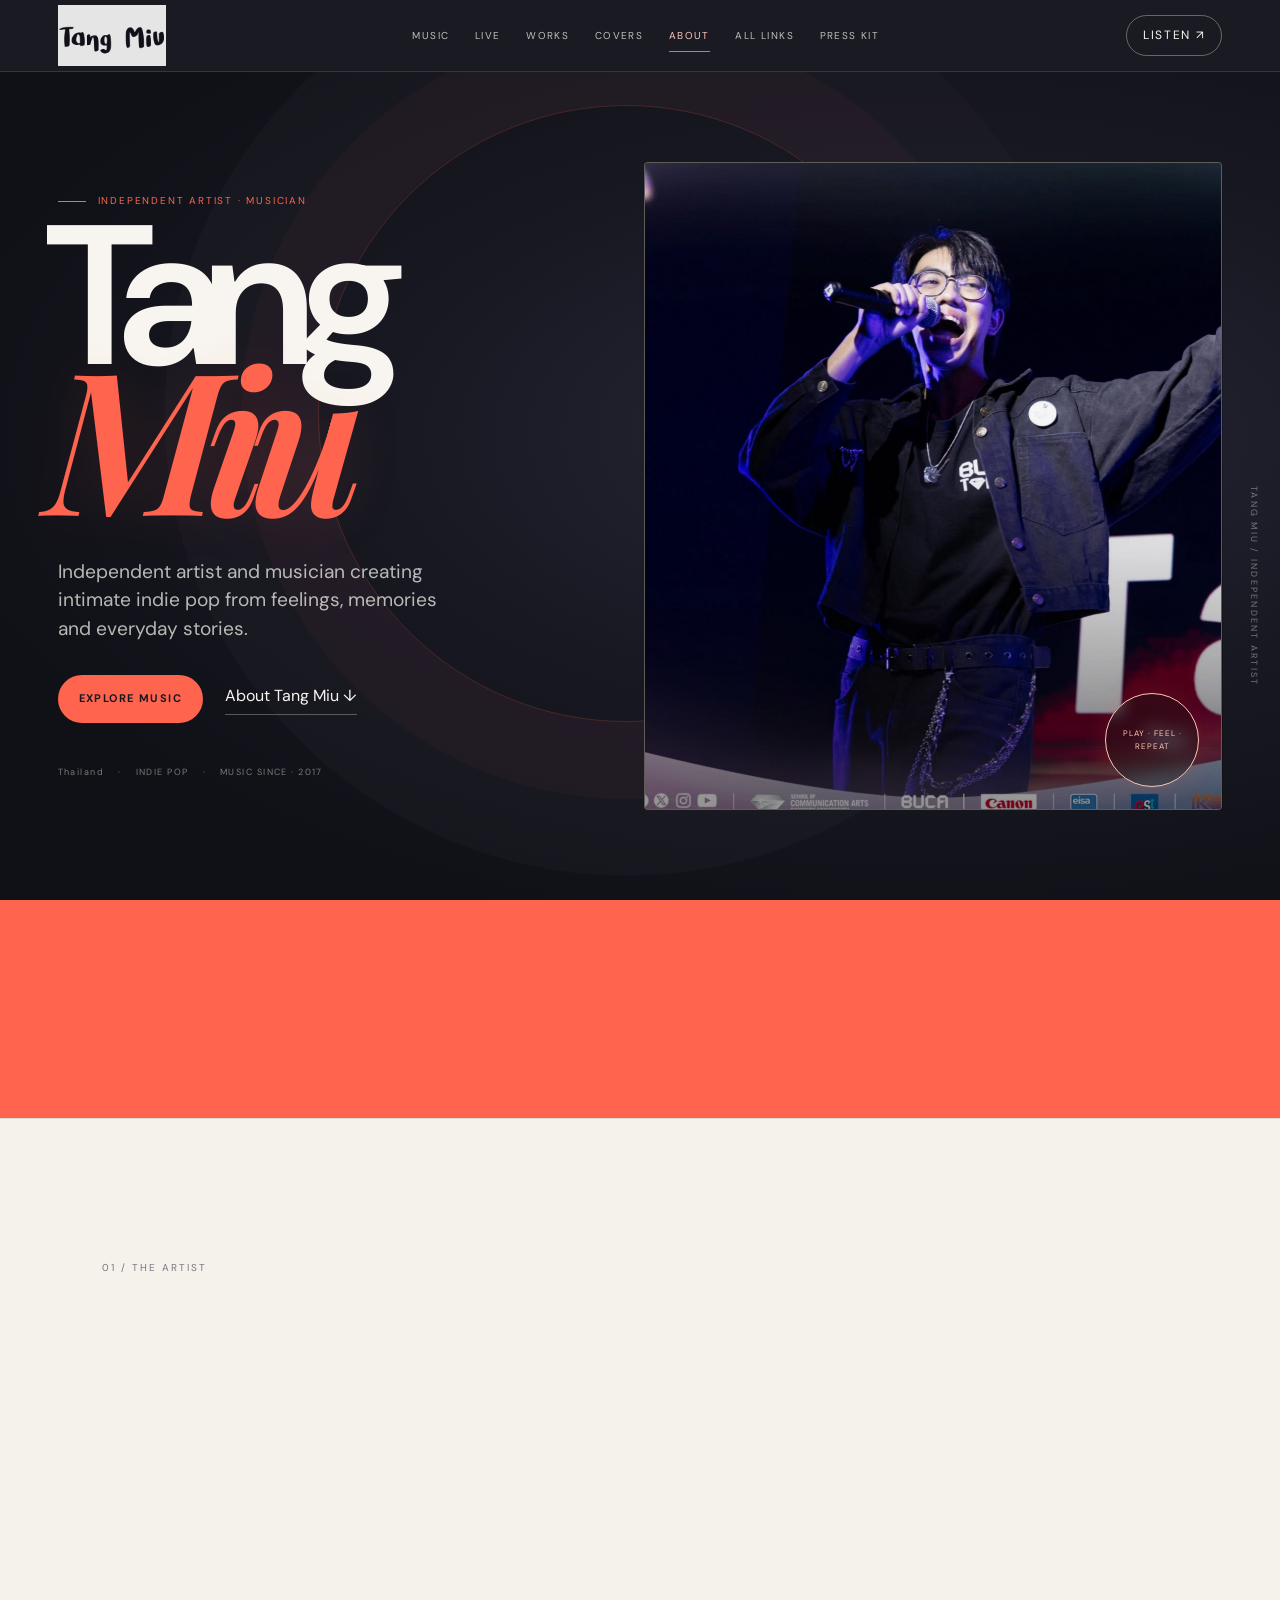
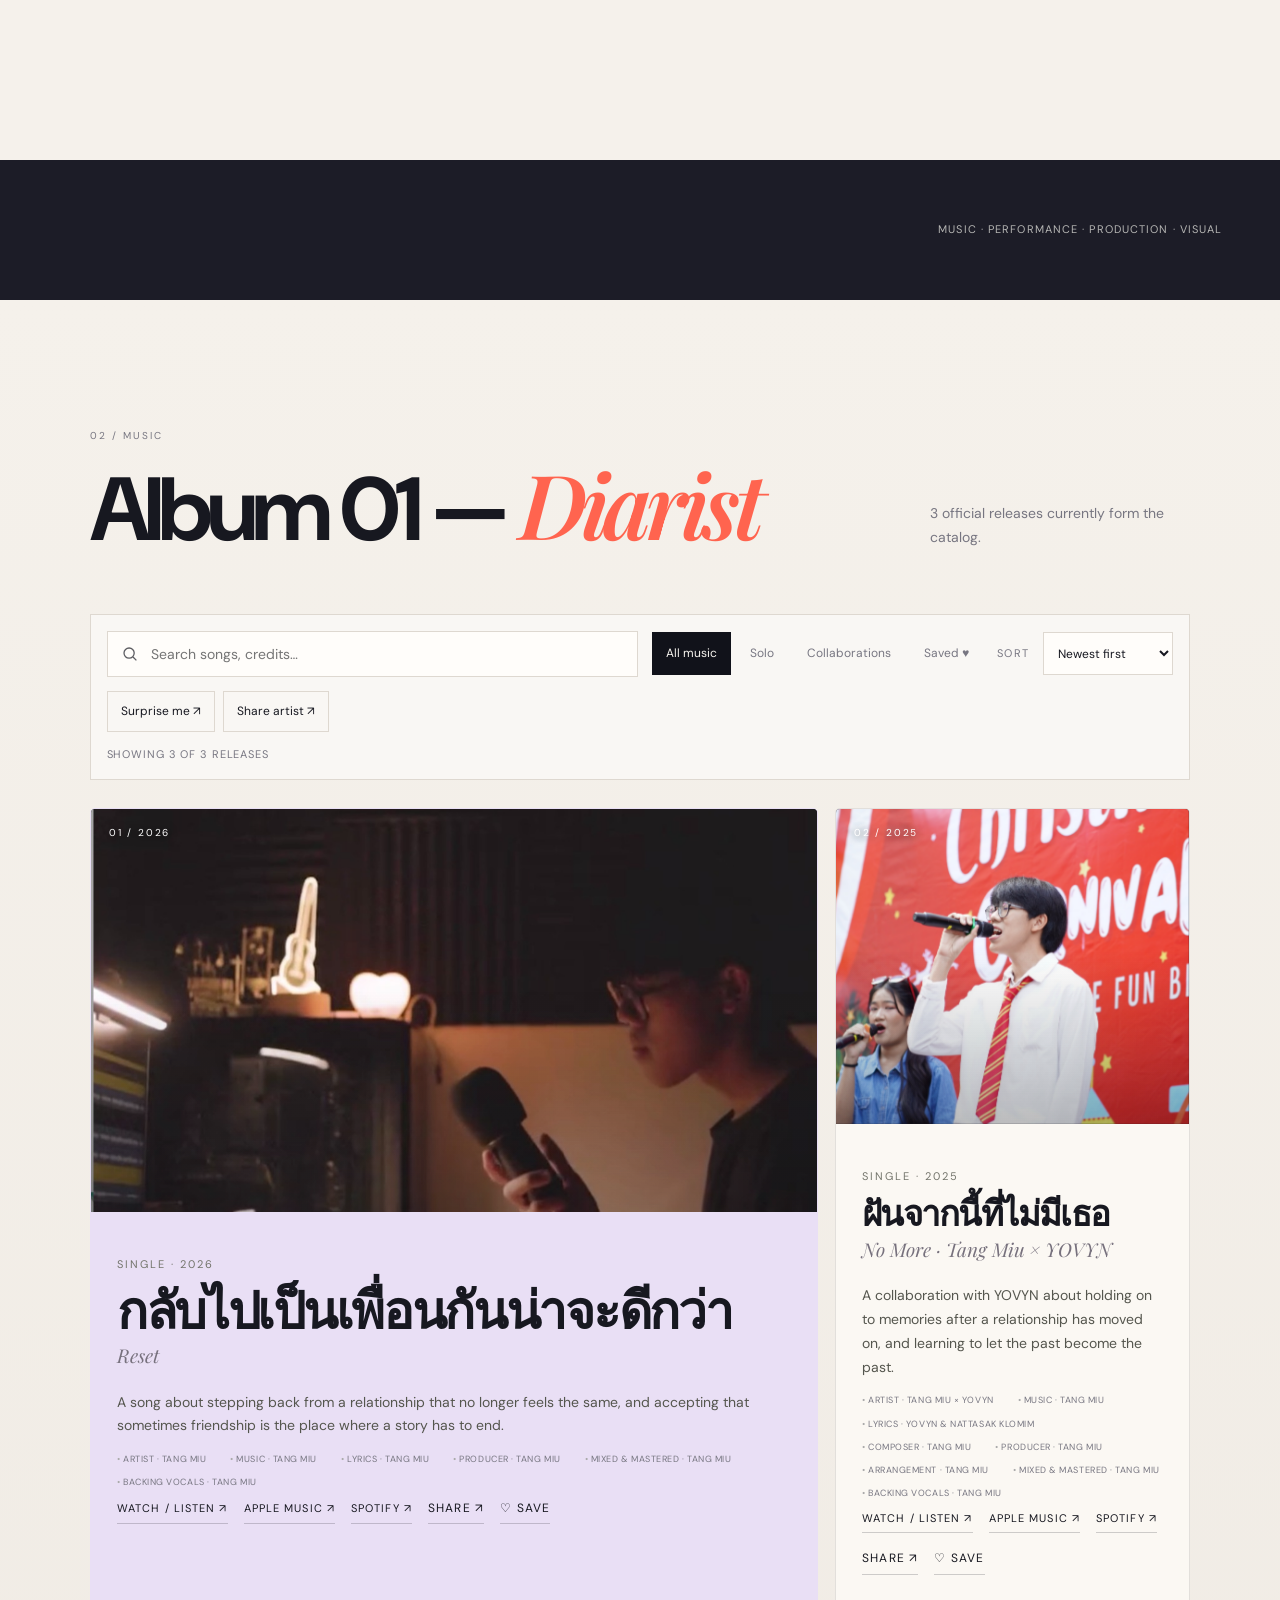
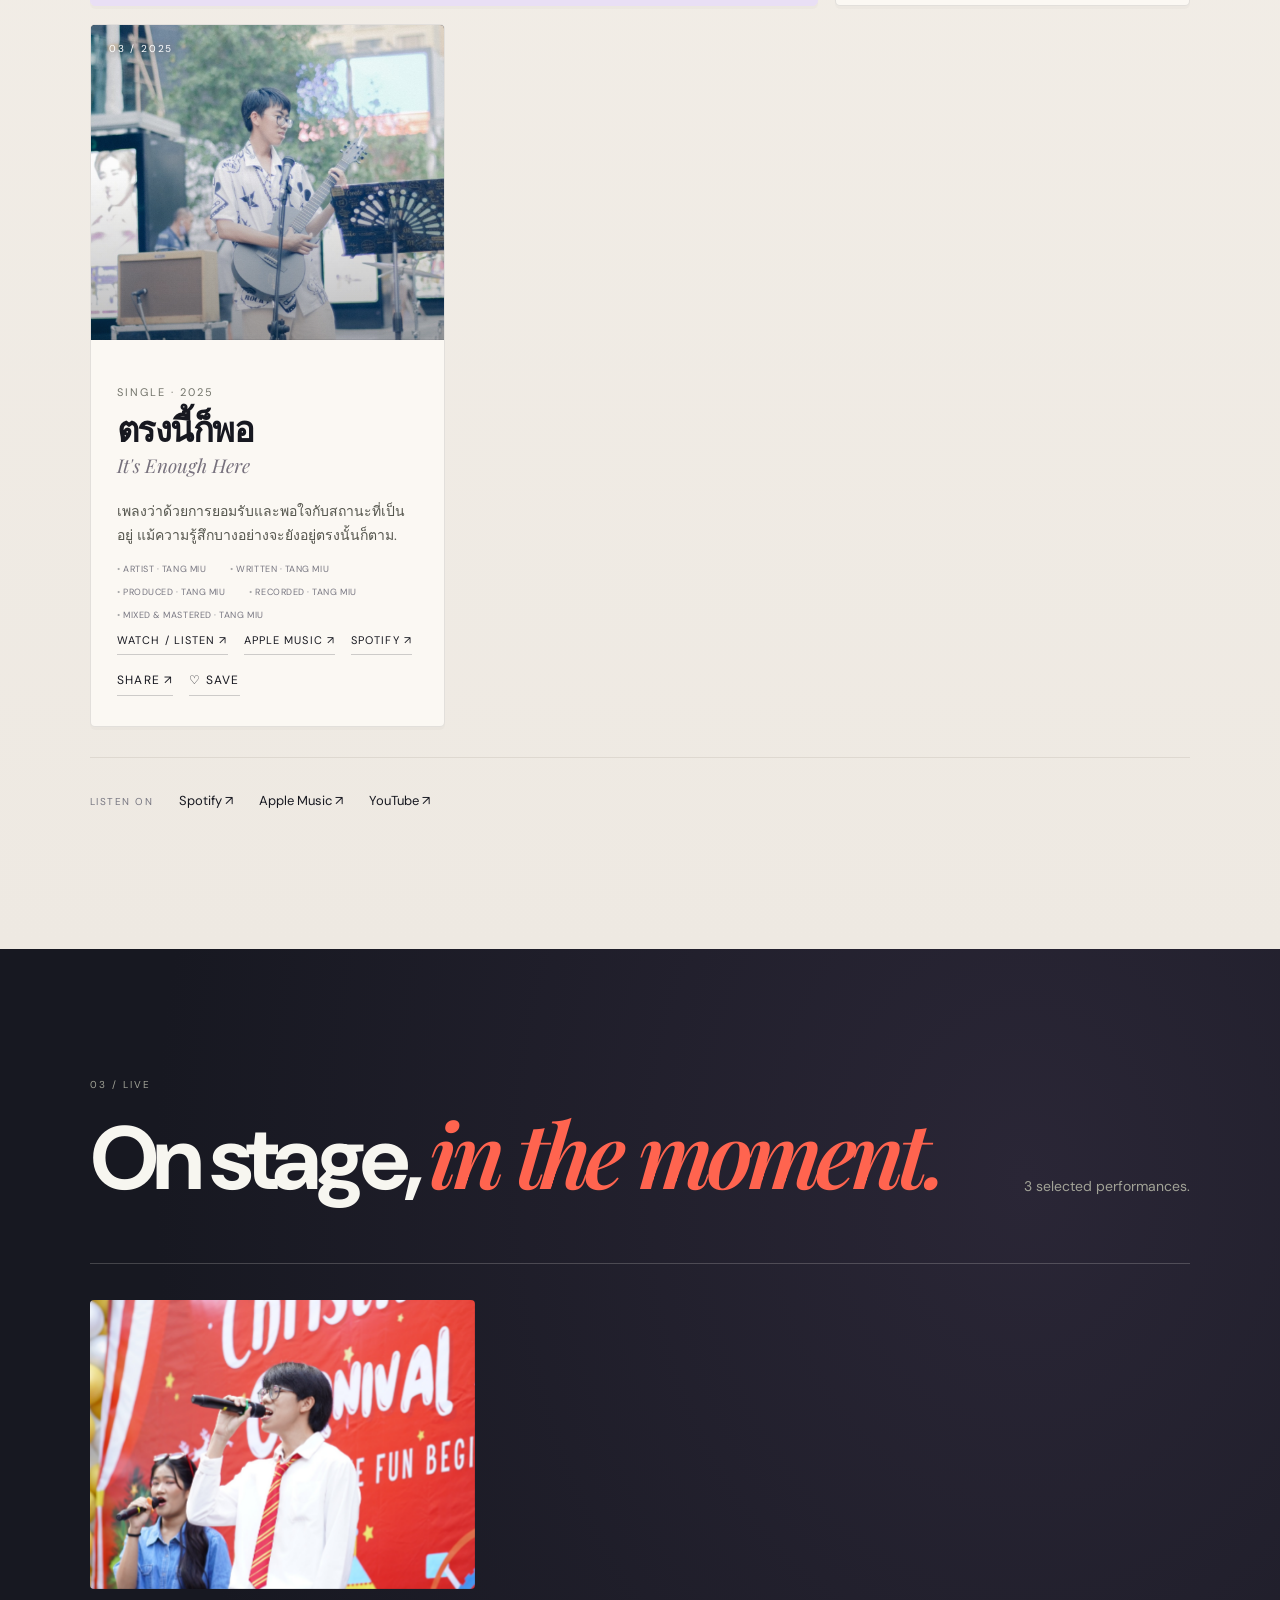
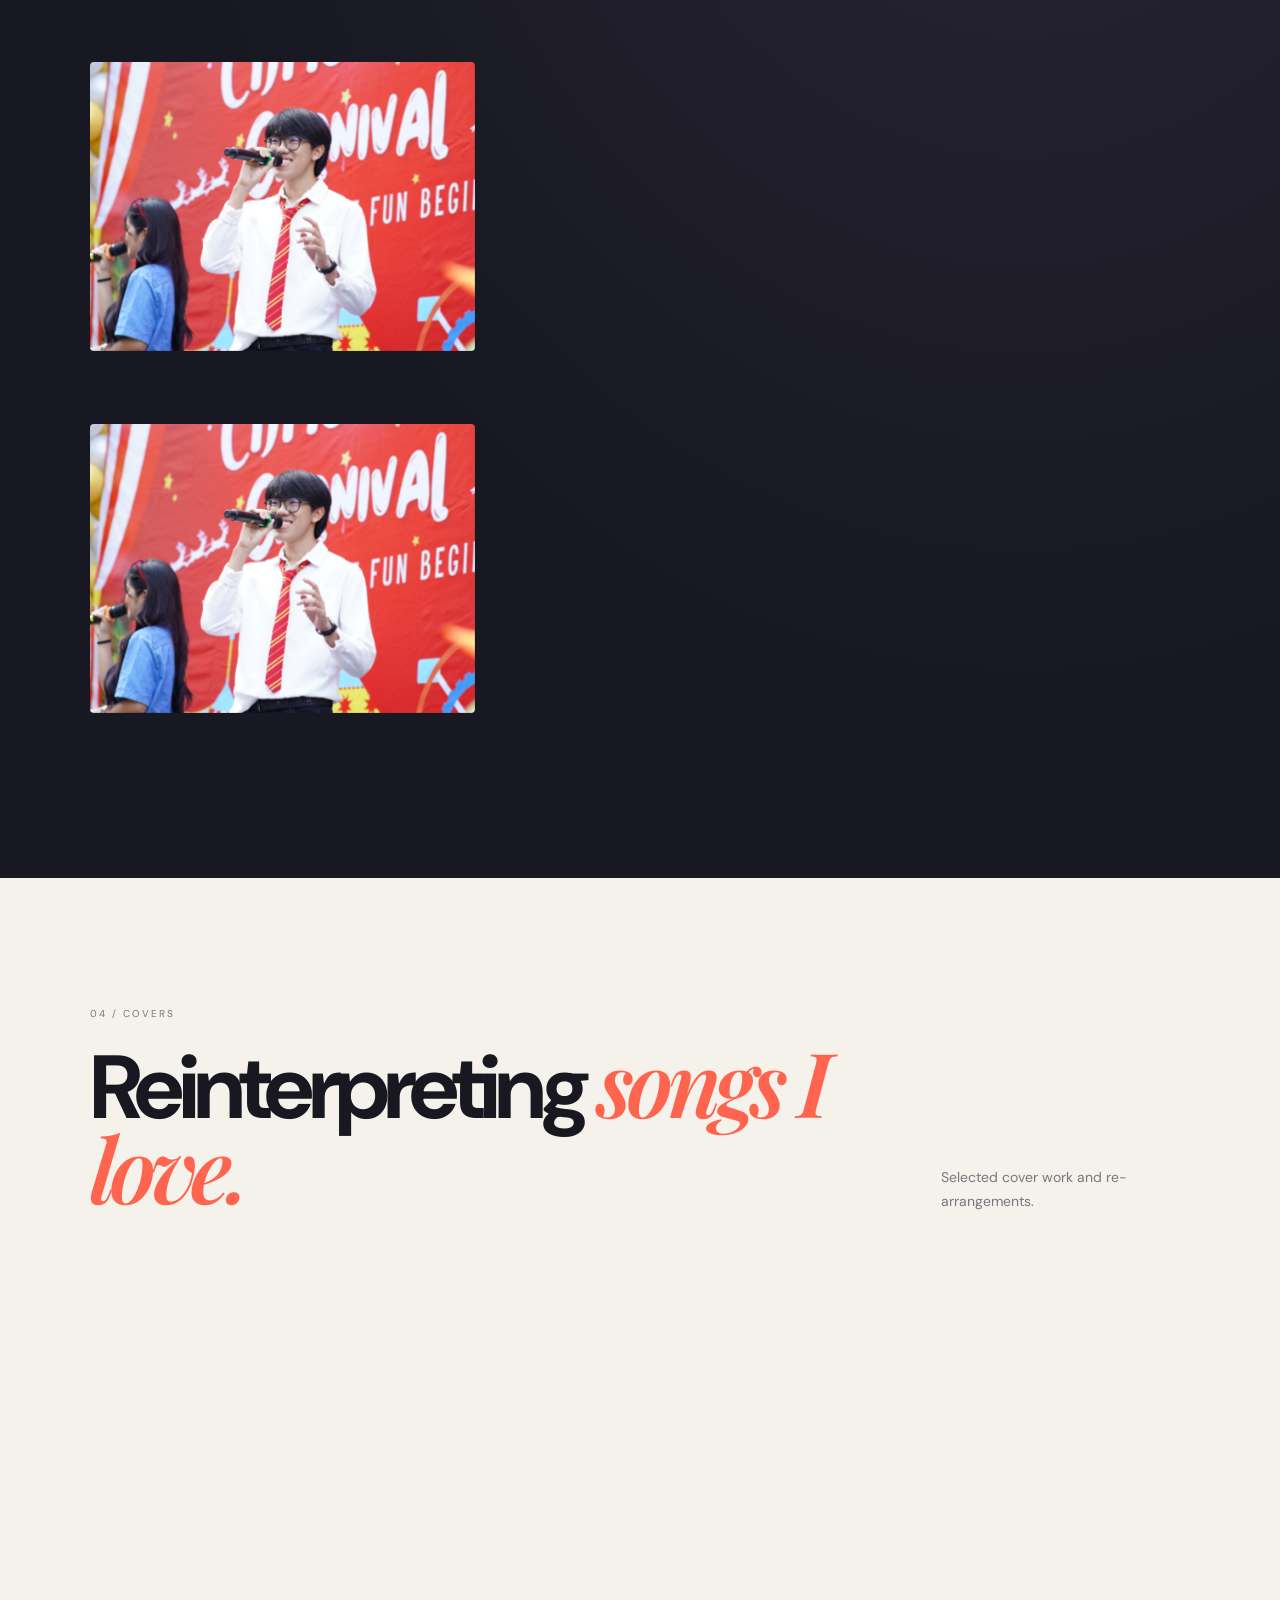
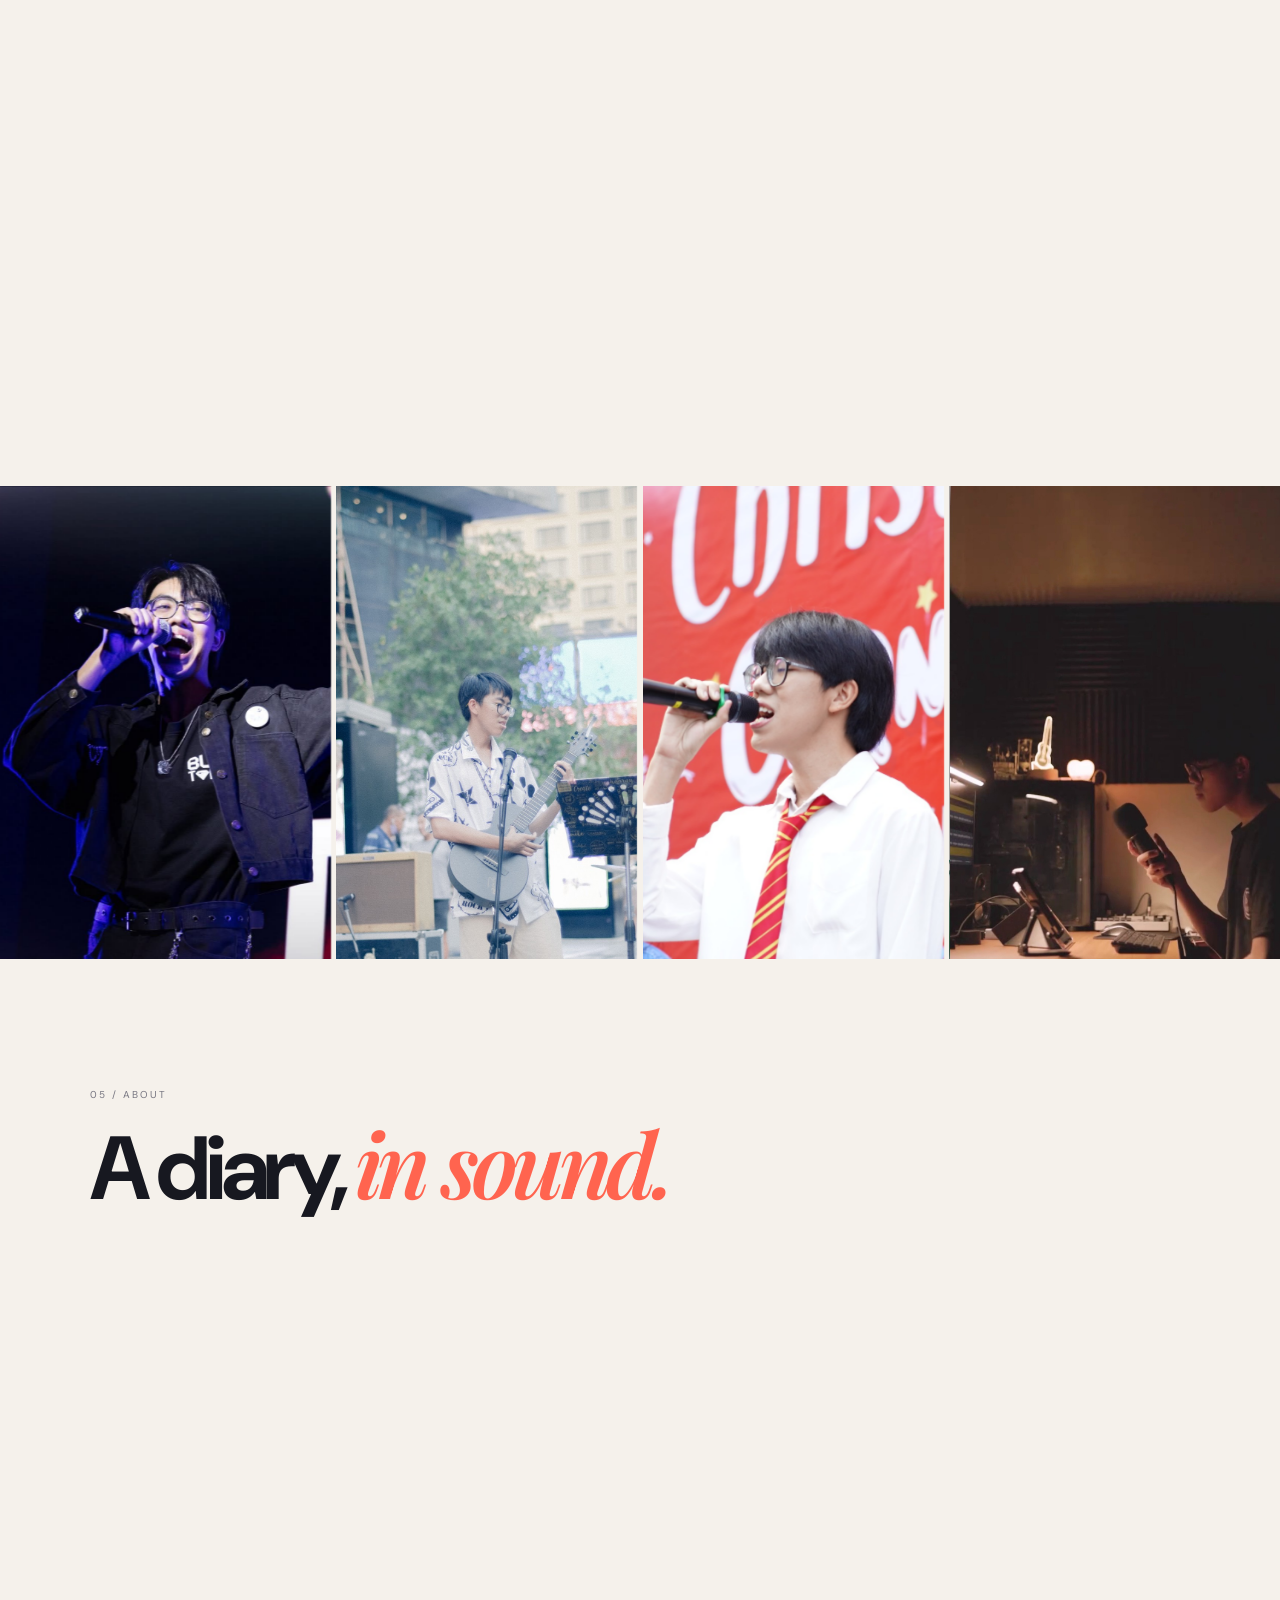
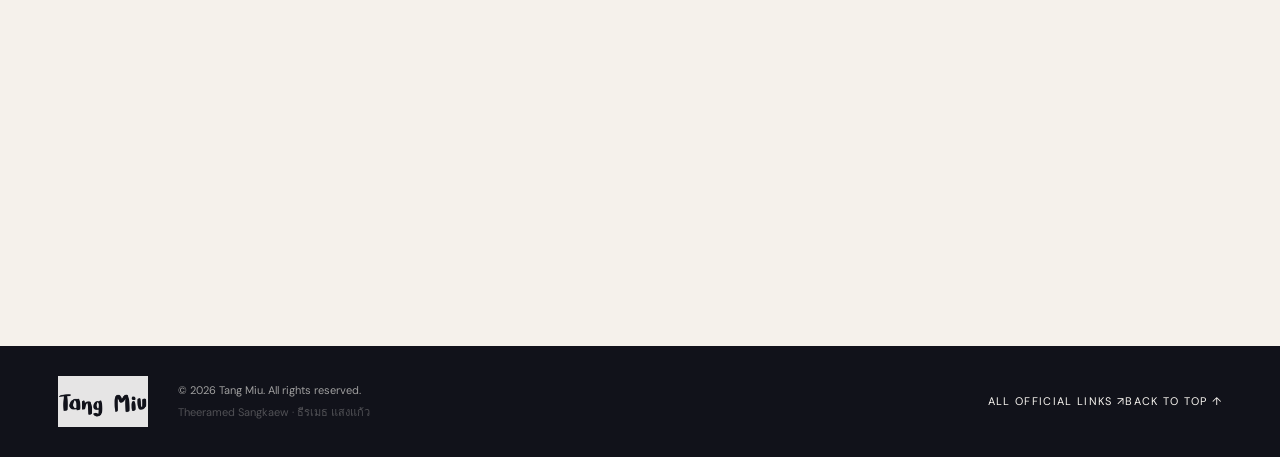
==== commit 4f2e7bb1: "Fix remaining duplicate wording in artist bio" ====
--- a/index.html
+++ b/index.html
@@ -5,7 +5,7 @@
   <meta name="viewport" content="width=device-width, initial-scale=1">
   <meta name="google-site-verification" content="ABkOrbEscVwLwkvRnIQF0ZXGn09Ur3Xntgk5qHItLJE">
   <meta name="google-site-verification" content="3arlOmZA7JfRIVpoGQNHGCuHzy3smdB-TqHT2rmYN7A" />
-  <meta name="description" content="Official website of Tang Miu, Thai independent pop artist and songwriter. Discover original music, releases, live performances, videos, artist biography and official links.">
+  <meta name="description" content="Tang Miu (Theeramed Sangkaew / ธีรเมธ แสงแก้ว) is a Thai independent indie pop artist and songwriter. Explore official music releases, live performances, biography and artist links.">
   <meta name="theme-color" content="#111111">
   <meta name="robots" content="index,follow,max-image-preview:large">
   <link rel="canonical" href="https://tang-miu-official.vercel.app/">
@@ -55,6 +55,16 @@
     "knowsAbout":["Indie pop music","Songwriting","Music production","Recording","Live performance"]
   }
   </script>
+  <script>
+    (function () {
+      if (window.location.hostname !== "tangmiu.github.io") return;
+      var oldBase = "/tang-miu-official";
+      var oldPath = window.location.pathname;
+      var newPath = oldPath.indexOf(oldBase) === 0 ? oldPath.slice(oldBase.length) : oldPath;
+      if (!newPath || newPath.charAt(0) !== "/") newPath = "/" + newPath;
+      window.location.replace("https://tang-miu-official.vercel.app" + newPath + window.location.search + window.location.hash);
+    })();
+  </script>
 </head>
 <body>
 <a class="skip-link" href="#main">Skip to content</a>
@@ -74,7 +84,7 @@
       <h1>Tang<br><em>Miu</em></h1>
       <p class="hero-lede">Music made from feelings, memories and moments that are sometimes easier to sing than to say.</p>
       <div class="hero-actions"><a class="button" href="#music">Explore music</a><a class="text-link" href="#about">About Tang Miu ↓</a></div>
-      <div class="hero-meta"><span>THAILAND</span><span>INDIE POP</span><span>MUSIC SINCE · 2023</span></div>
+      <div class="hero-meta"><span>THAILAND</span><span>INDIE POP</span><span>MUSIC SINCE · 2017</span></div>
     </div>
     <figure class="hero-image"><img src="assets/buca-stage.jpg" alt="Tang Miu performing live on stage" fetchpriority="high"></figure>
   </section>
@@ -96,7 +106,7 @@
     <p class="section-kicker">01 / THE ARTIST</p>
     <div class="statement-grid">
       <h2>Still learning.<br><em>Still making.</em></h2>
-      <p>Tang Miu is an independent indie pop artist and musician who has has been playing music since 2017 and is currently a first-year university student in 2026. He writes, records and produces his own music, turning personal experiences and everyday feelings into songs. Each release is part of an ongoing diary — a record of where he was, what he felt, and how he continues to grow.</p>
+      <p>Tang Miu is an independent indie pop artist and musician who has been playing music since 2017 and is currently a first-year university student in 2026. He writes, records and produces his own music, turning personal experiences and everyday feelings into songs. Each release is part of an ongoing diary — a record of where he was, what he felt, and how he continues to grow.</p>
     </div>
   </section>
 
@@ -147,7 +157,7 @@
 
   <section id="about" class="section about-section">
     <div class="section-head"><div><p class="section-kicker">05 / ABOUT</p><h2>A diary, <em>in sound.</em></h2></div></div>
-    <div class="about-grid"><div class="about-image"><img src="assets/studio.jpg" alt="Tang Miu in the studio" loading="lazy"></div><div class="about-copy"><p class="lead">Tang Miu is an independent indie pop artist and musician who has played music since Mathayom 4 and is currently a first-year university student in 2026.</p><p>Working largely by himself, he writes, records and produces his own music. His songs are built around ordinary feelings — uncertainty, memories, quiet attachment, change and the moments that stay with us longer than expected.</p><p>He continues to learn and grow through music. Each song becomes another page: not a finished portrait, but a record of growth.</p><div class="artist-details"><span>Artist name</span><strong>Tang Miu</strong><span>Based in</span><strong>Thailand</strong><span>Primary style</span><strong>Indie Pop</strong><span>Music since</span><strong>2023</strong></div><p><a class="inline-link" href="theeramed-sangkaew.html">ชื่อจริง ธีรเมธ แสงแก้ว (Theeramed Sangkaew) · Official identity ↗</a></p></div></div></div>
+    <div class="about-grid"><div class="about-image"><img src="assets/studio.jpg" alt="Tang Miu in the studio" loading="lazy"></div><div class="about-copy"><p class="lead">Tang Miu is an independent indie pop artist and musician who has been playing music since 2017 and is currently a first-year university student in 2026.</p><p>Working largely by himself, he writes, records and produces his own music. His songs are built around ordinary feelings — uncertainty, memories, quiet attachment, change and the moments that stay with us longer than expected.</p><p>He continues to learn and grow through music. Each song becomes another page: not a finished portrait, but a record of growth.</p><div class="artist-details"><span>Artist name</span><strong>Tang Miu</strong><span>Based in</span><strong>Thailand</strong><span>Primary style</span><strong>Indie Pop</strong><span>Music since</span><strong>2017</strong></div><p><a class="inline-link" href="theeramed-sangkaew.html">ชื่อจริง ธีรเมธ แสงแก้ว (Theeramed Sangkaew) · Official identity ↗</a></p></div></div></div>
   </section>
 
   <section class="press section"><div class="press-inner"><p class="section-kicker">06 / PRESS</p><h2>For media, collaborators<br>and <em>industry contacts.</em></h2><p>Official artist information, selected work and contact details are collected here for reference. For interviews, bookings, collaborations or professional enquiries, use the contact below.</p><div class="press-actions"><a class="button light" href="press-kit.html">Open press kit ↗</a><a class="text-link light-link" href="#contact">Contact Tang Miu ↓</a></div></div></section>
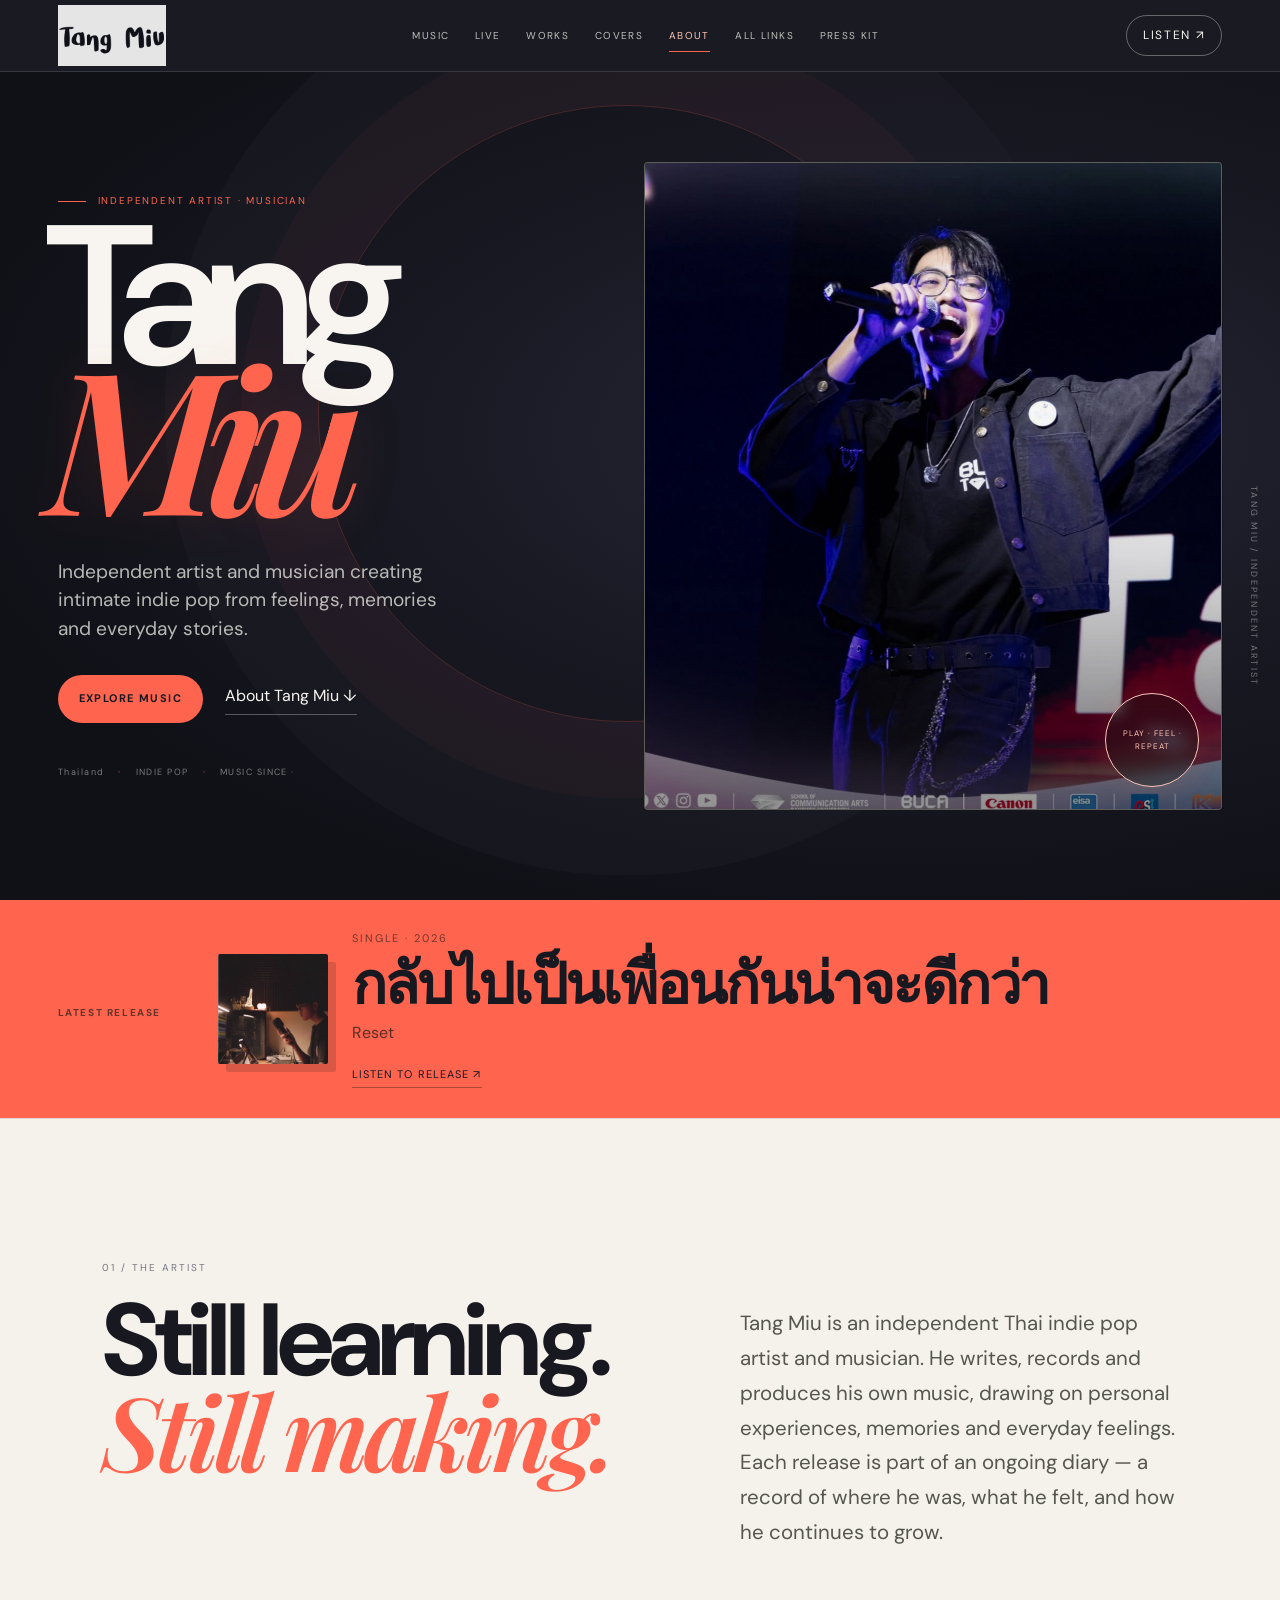
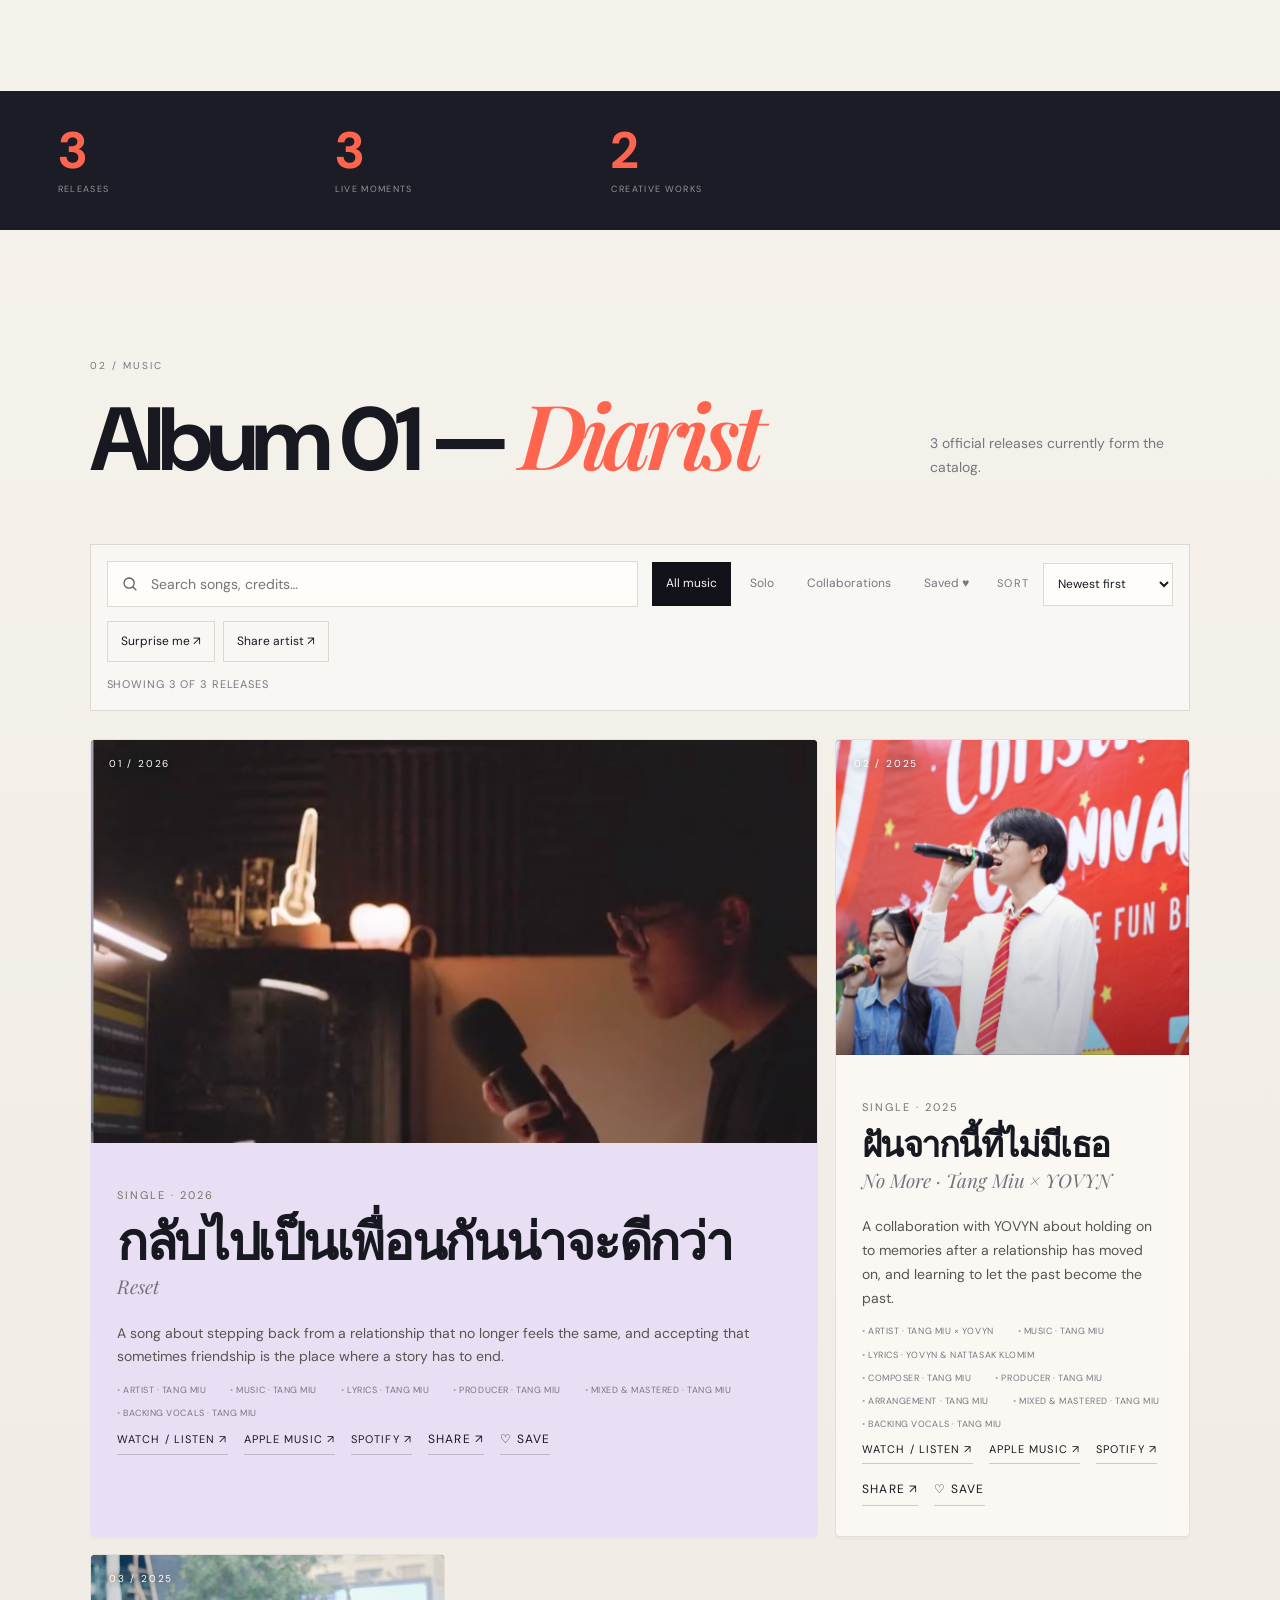
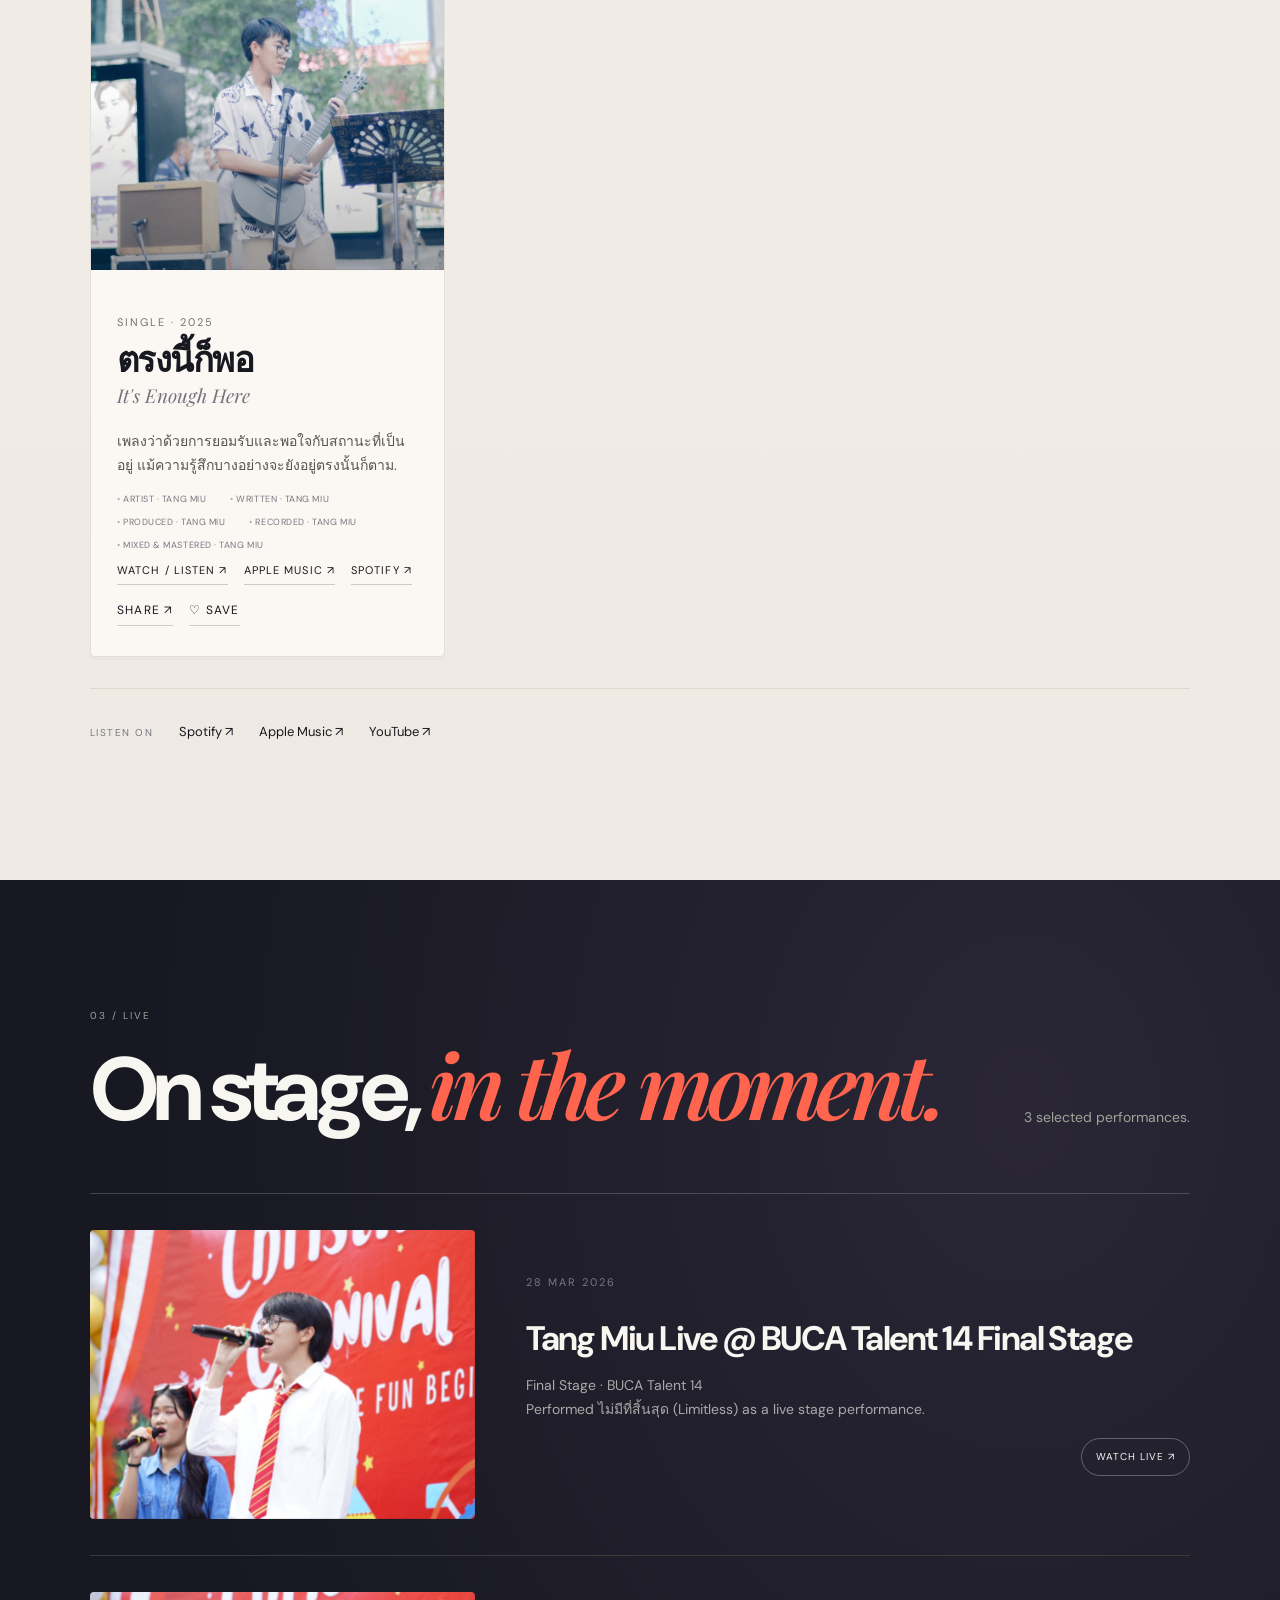
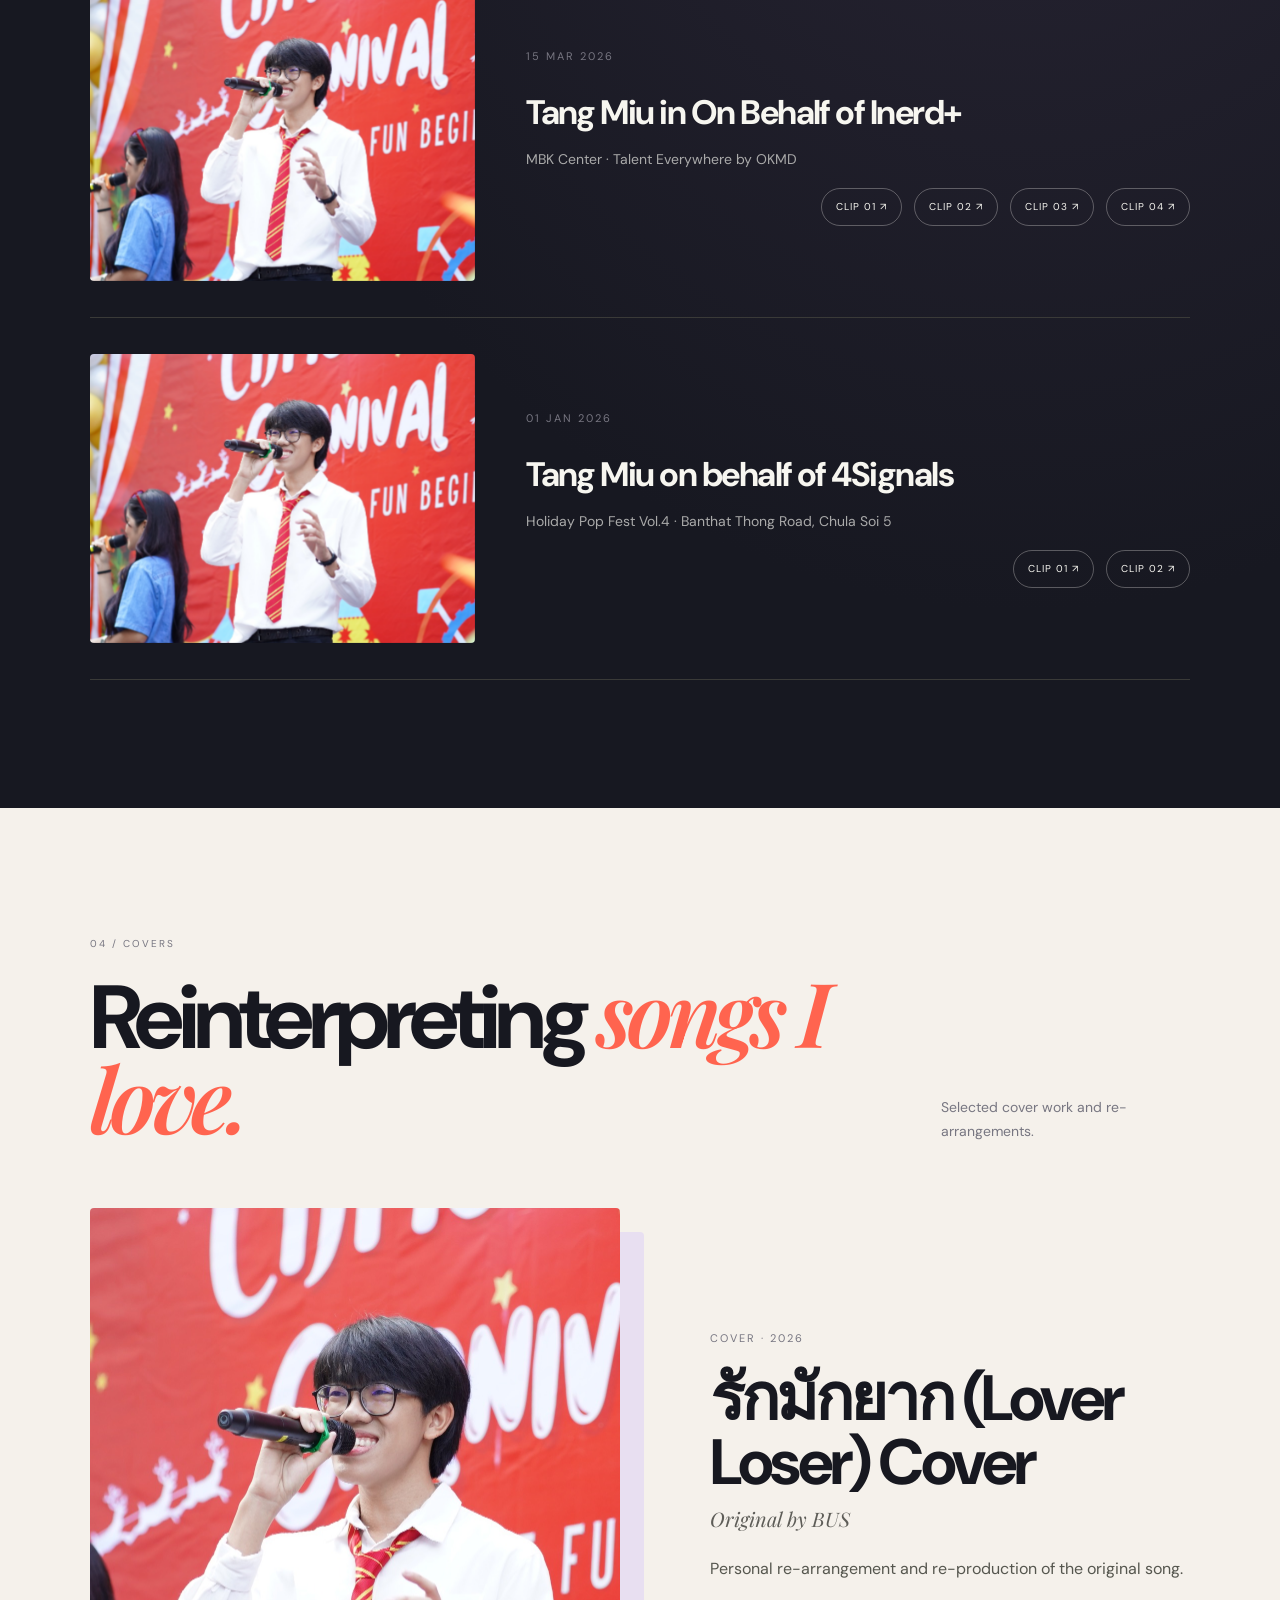
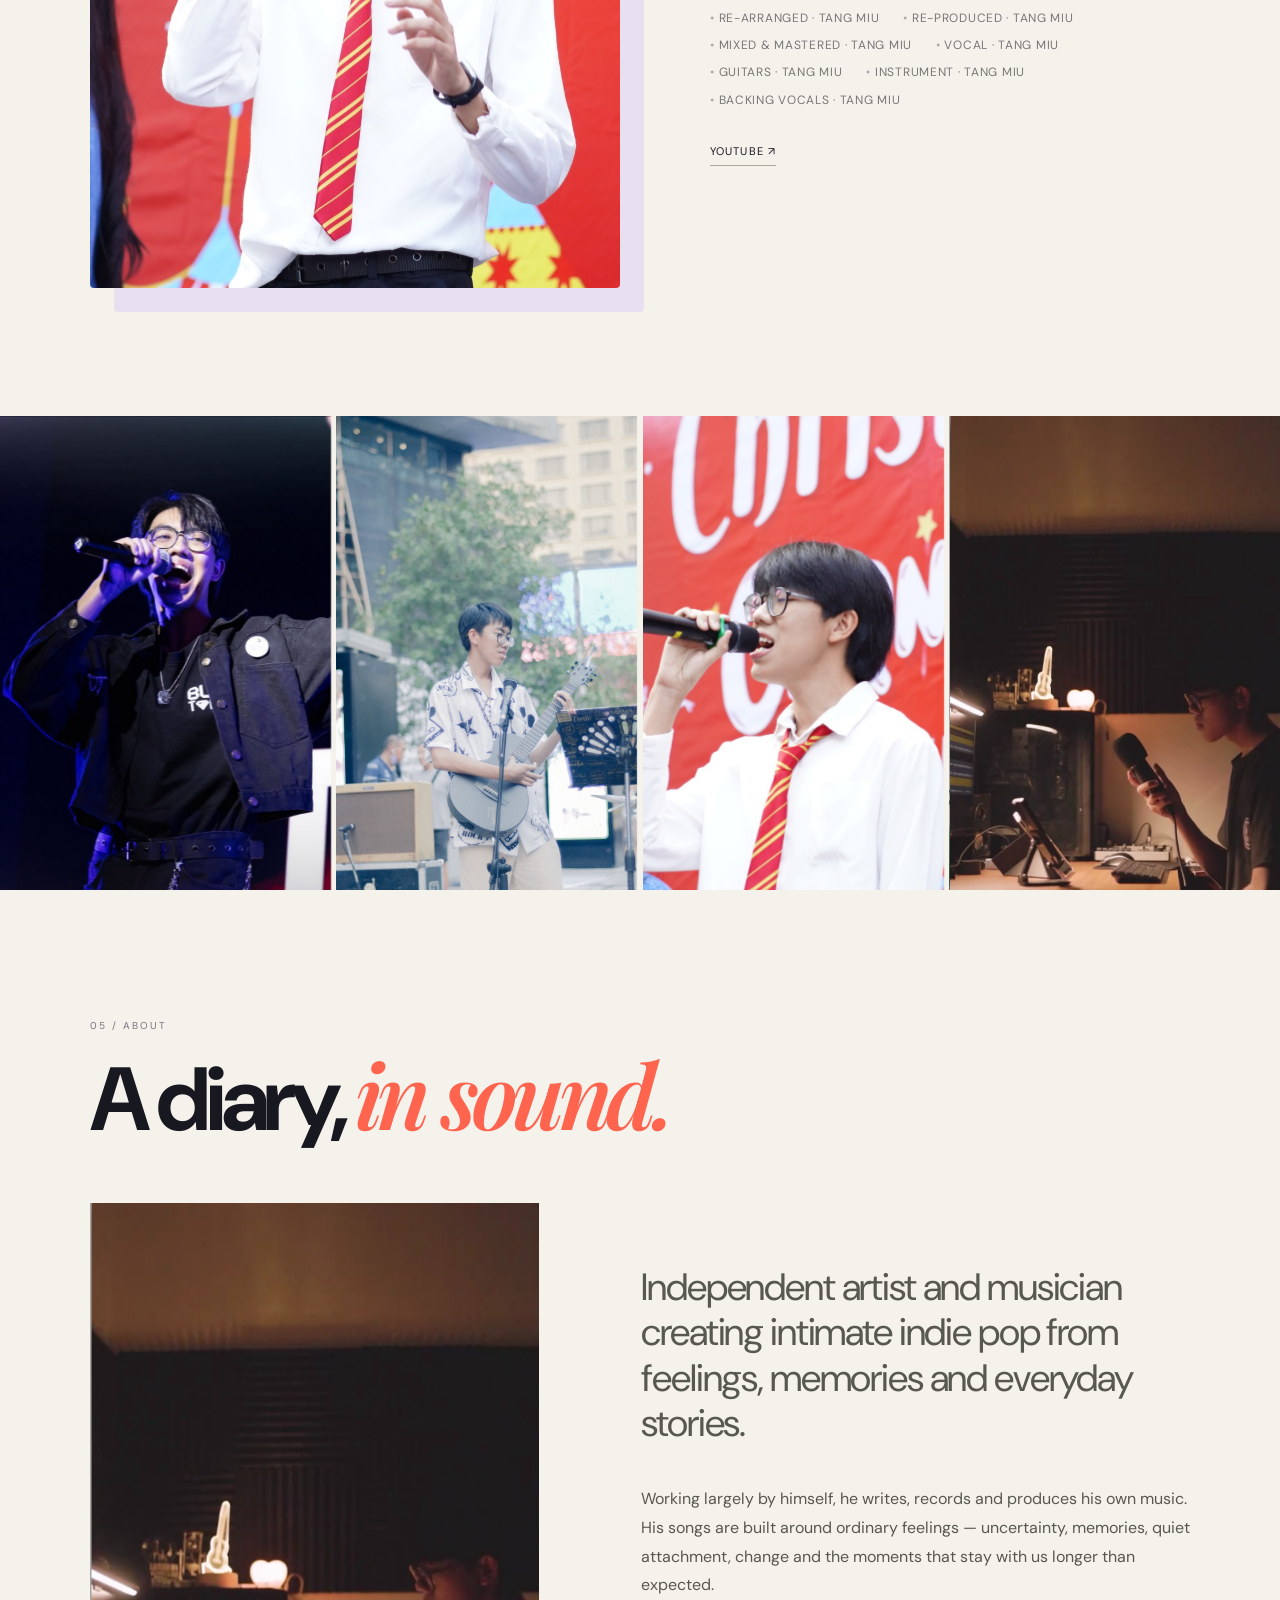
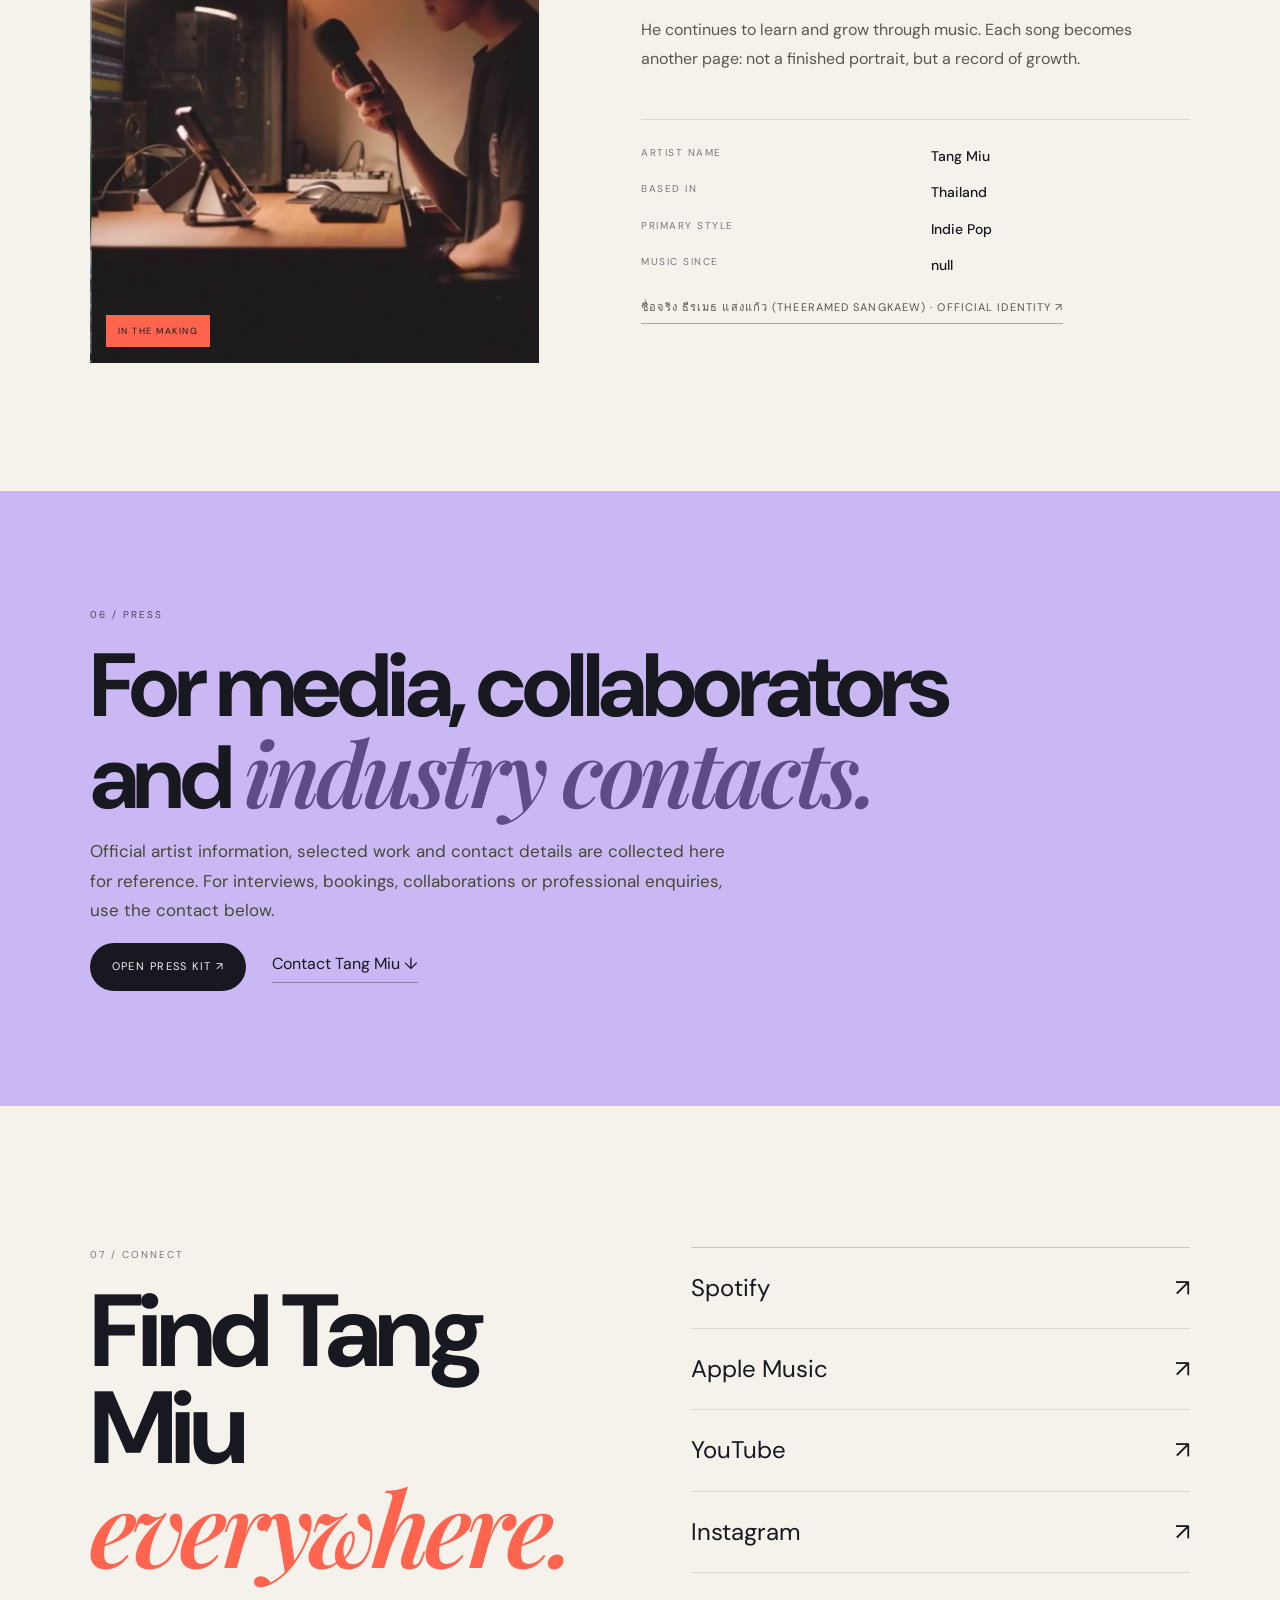
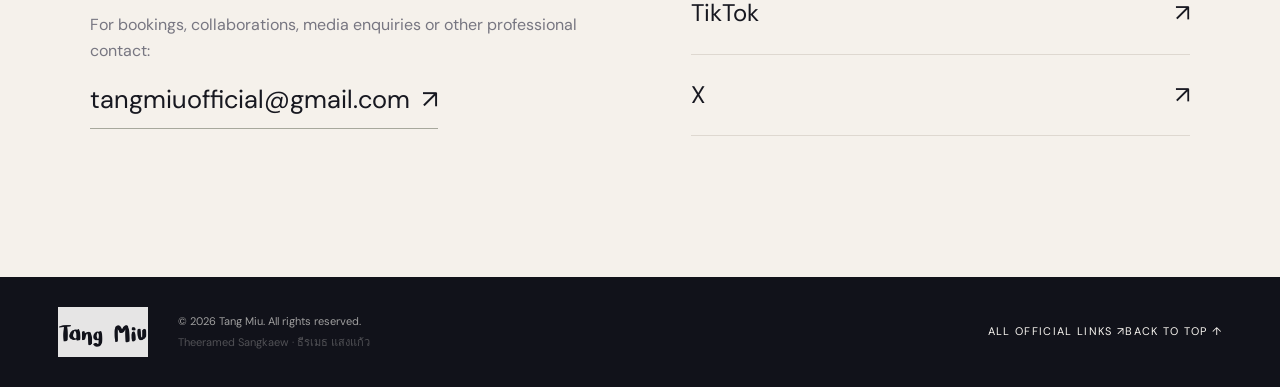
==== commit dfe378ea: "Improve artist bio accuracy and search metadata" ====
--- a/index.html
+++ b/index.html
@@ -82,9 +82,9 @@
     <div class="hero-copy">
       <p class="eyebrow">INDEPENDENT ARTIST · MUSICIAN</p>
       <h1>Tang<br><em>Miu</em></h1>
-      <p class="hero-lede">Music made from feelings, memories and moments that are sometimes easier to sing than to say.</p>
+      <p class="hero-lede">Independent Thai indie pop — songs shaped by feelings, memories and moments that are sometimes easier to sing than to say.</p>
       <div class="hero-actions"><a class="button" href="#music">Explore music</a><a class="text-link" href="#about">About Tang Miu ↓</a></div>
-      <div class="hero-meta"><span>THAILAND</span><span>INDIE POP</span><span>MUSIC SINCE · 2017</span></div>
+      <div class="hero-meta"><span>THAILAND</span><span>INDIE POP</span><span>INDEPENDENT · INDIE POP</span></div>
     </div>
     <figure class="hero-image"><img src="assets/buca-stage.jpg" alt="Tang Miu performing live on stage" fetchpriority="high"></figure>
   </section>
@@ -106,7 +106,7 @@
     <p class="section-kicker">01 / THE ARTIST</p>
     <div class="statement-grid">
       <h2>Still learning.<br><em>Still making.</em></h2>
-      <p>Tang Miu is an independent indie pop artist and musician who has been playing music since 2017 and is currently a first-year university student in 2026. He writes, records and produces his own music, turning personal experiences and everyday feelings into songs. Each release is part of an ongoing diary — a record of where he was, what he felt, and how he continues to grow.</p>
+      <p>Tang Miu is an independent Thai indie pop artist and musician. He writes, records and produces his own music, drawing on personal experiences, memories and everyday feelings. Each release is part of an ongoing diary — a record of where he was, what he felt, and how he continues to grow.</p>
     </div>
   </section>
 
@@ -157,7 +157,7 @@
 
   <section id="about" class="section about-section">
     <div class="section-head"><div><p class="section-kicker">05 / ABOUT</p><h2>A diary, <em>in sound.</em></h2></div></div>
-    <div class="about-grid"><div class="about-image"><img src="assets/studio.jpg" alt="Tang Miu in the studio" loading="lazy"></div><div class="about-copy"><p class="lead">Tang Miu is an independent indie pop artist and musician who has been playing music since 2017 and is currently a first-year university student in 2026.</p><p>Working largely by himself, he writes, records and produces his own music. His songs are built around ordinary feelings — uncertainty, memories, quiet attachment, change and the moments that stay with us longer than expected.</p><p>He continues to learn and grow through music. Each song becomes another page: not a finished portrait, but a record of growth.</p><div class="artist-details"><span>Artist name</span><strong>Tang Miu</strong><span>Based in</span><strong>Thailand</strong><span>Primary style</span><strong>Indie Pop</strong><span>Music since</span><strong>2017</strong></div><p><a class="inline-link" href="theeramed-sangkaew.html">ชื่อจริง ธีรเมธ แสงแก้ว (Theeramed Sangkaew) · Official identity ↗</a></p></div></div></div>
+    <div class="about-grid"><div class="about-image"><img src="assets/studio.jpg" alt="Tang Miu in the studio" loading="lazy"></div><div class="about-copy"><p class="lead">Tang Miu is an independent Thai indie pop artist and musician, writing, recording and producing songs shaped by personal experiences and everyday feelings.</p><p>Working largely by himself, he writes, records and produces his own music. His songs are built around ordinary feelings — uncertainty, memories, quiet attachment, change and the moments that stay with us longer than expected.</p><p>He continues to learn and grow through music. Each song becomes another page: not a finished portrait, but a record of growth.</p><div class="artist-details"><span>Artist name</span><strong>Tang Miu</strong><span>Based in</span><strong>Thailand</strong><span>Primary style</span><strong>Indie Pop</strong><span>Approach</span><strong>Independent · Self-produced</strong></div><p><a class="inline-link" href="theeramed-sangkaew.html">ชื่อจริง ธีรเมธ แสงแก้ว (Theeramed Sangkaew) · Official identity ↗</a></p></div></div></div>
   </section>
 
   <section class="press section"><div class="press-inner"><p class="section-kicker">06 / PRESS</p><h2>For media, collaborators<br>and <em>industry contacts.</em></h2><p>Official artist information, selected work and contact details are collected here for reference. For interviews, bookings, collaborations or professional enquiries, use the contact below.</p><div class="press-actions"><a class="button light" href="press-kit.html">Open press kit ↗</a><a class="text-link light-link" href="#contact">Contact Tang Miu ↓</a></div></div></section>
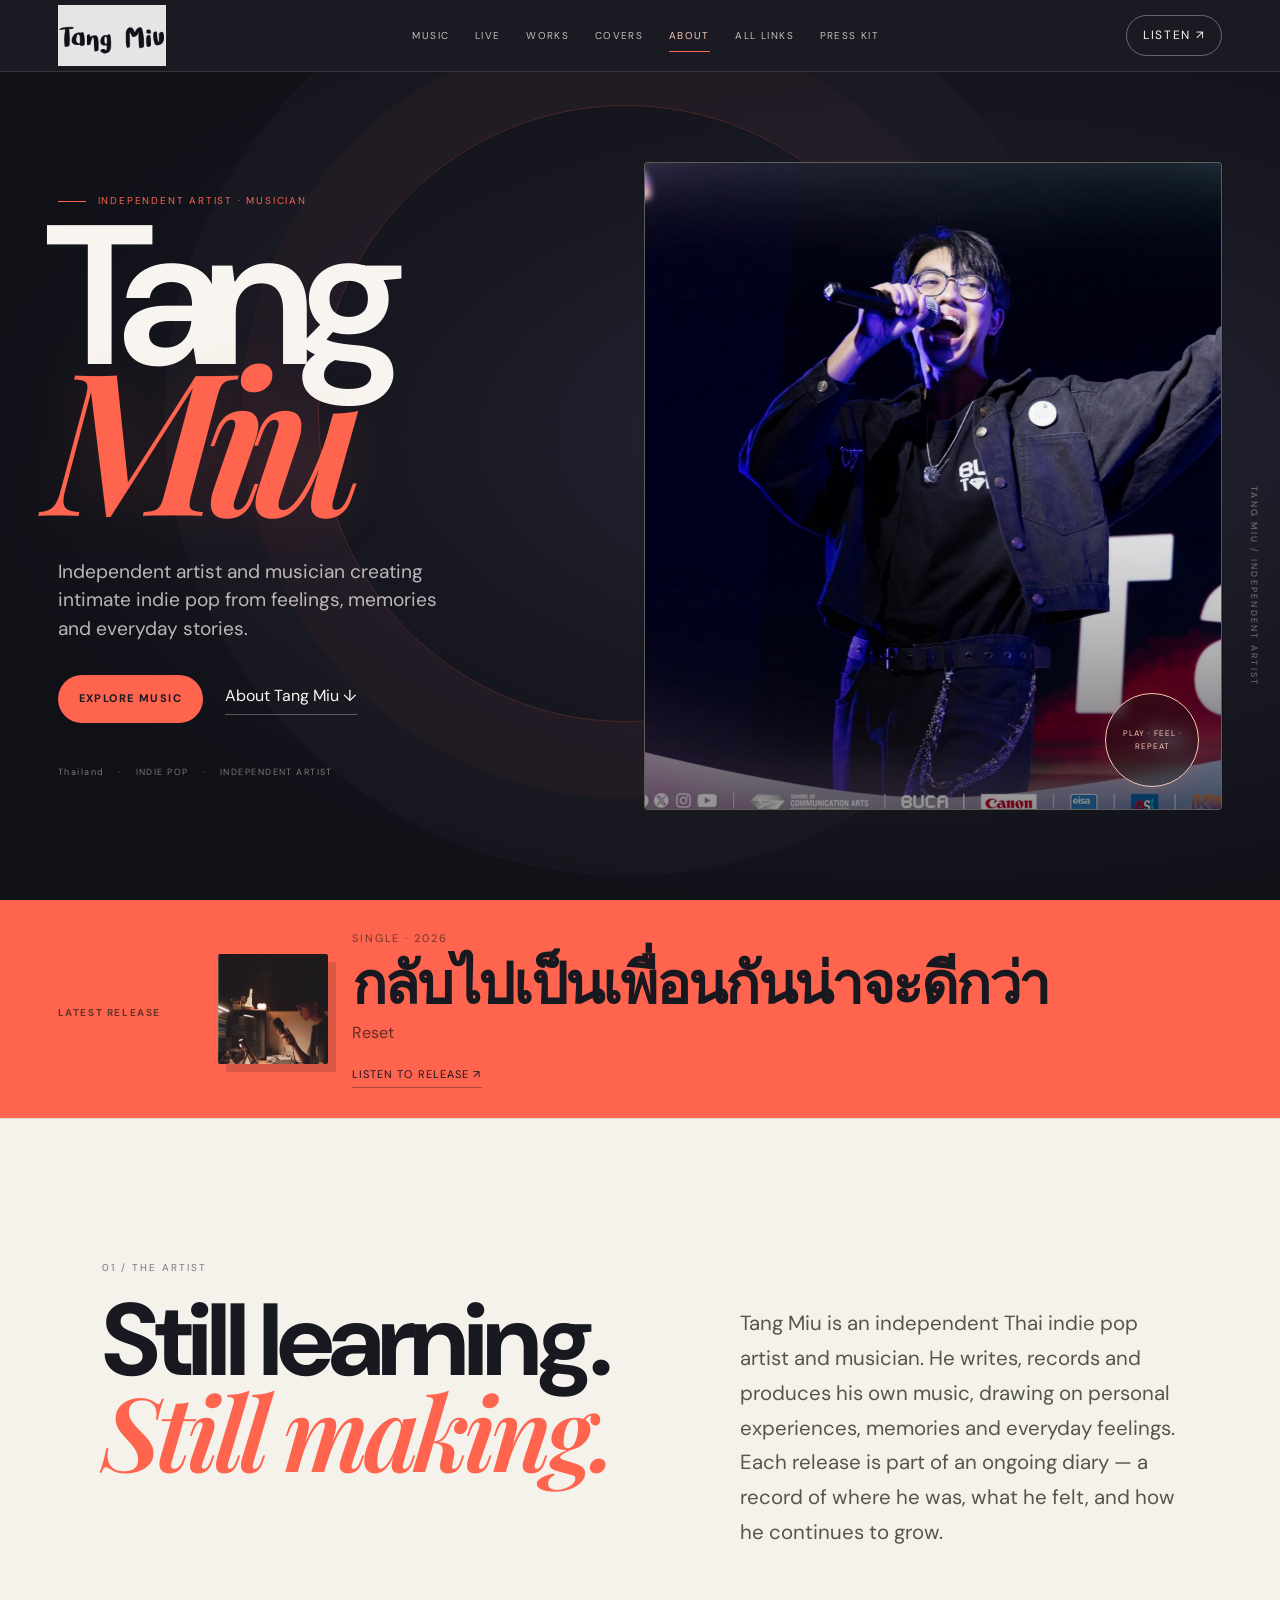
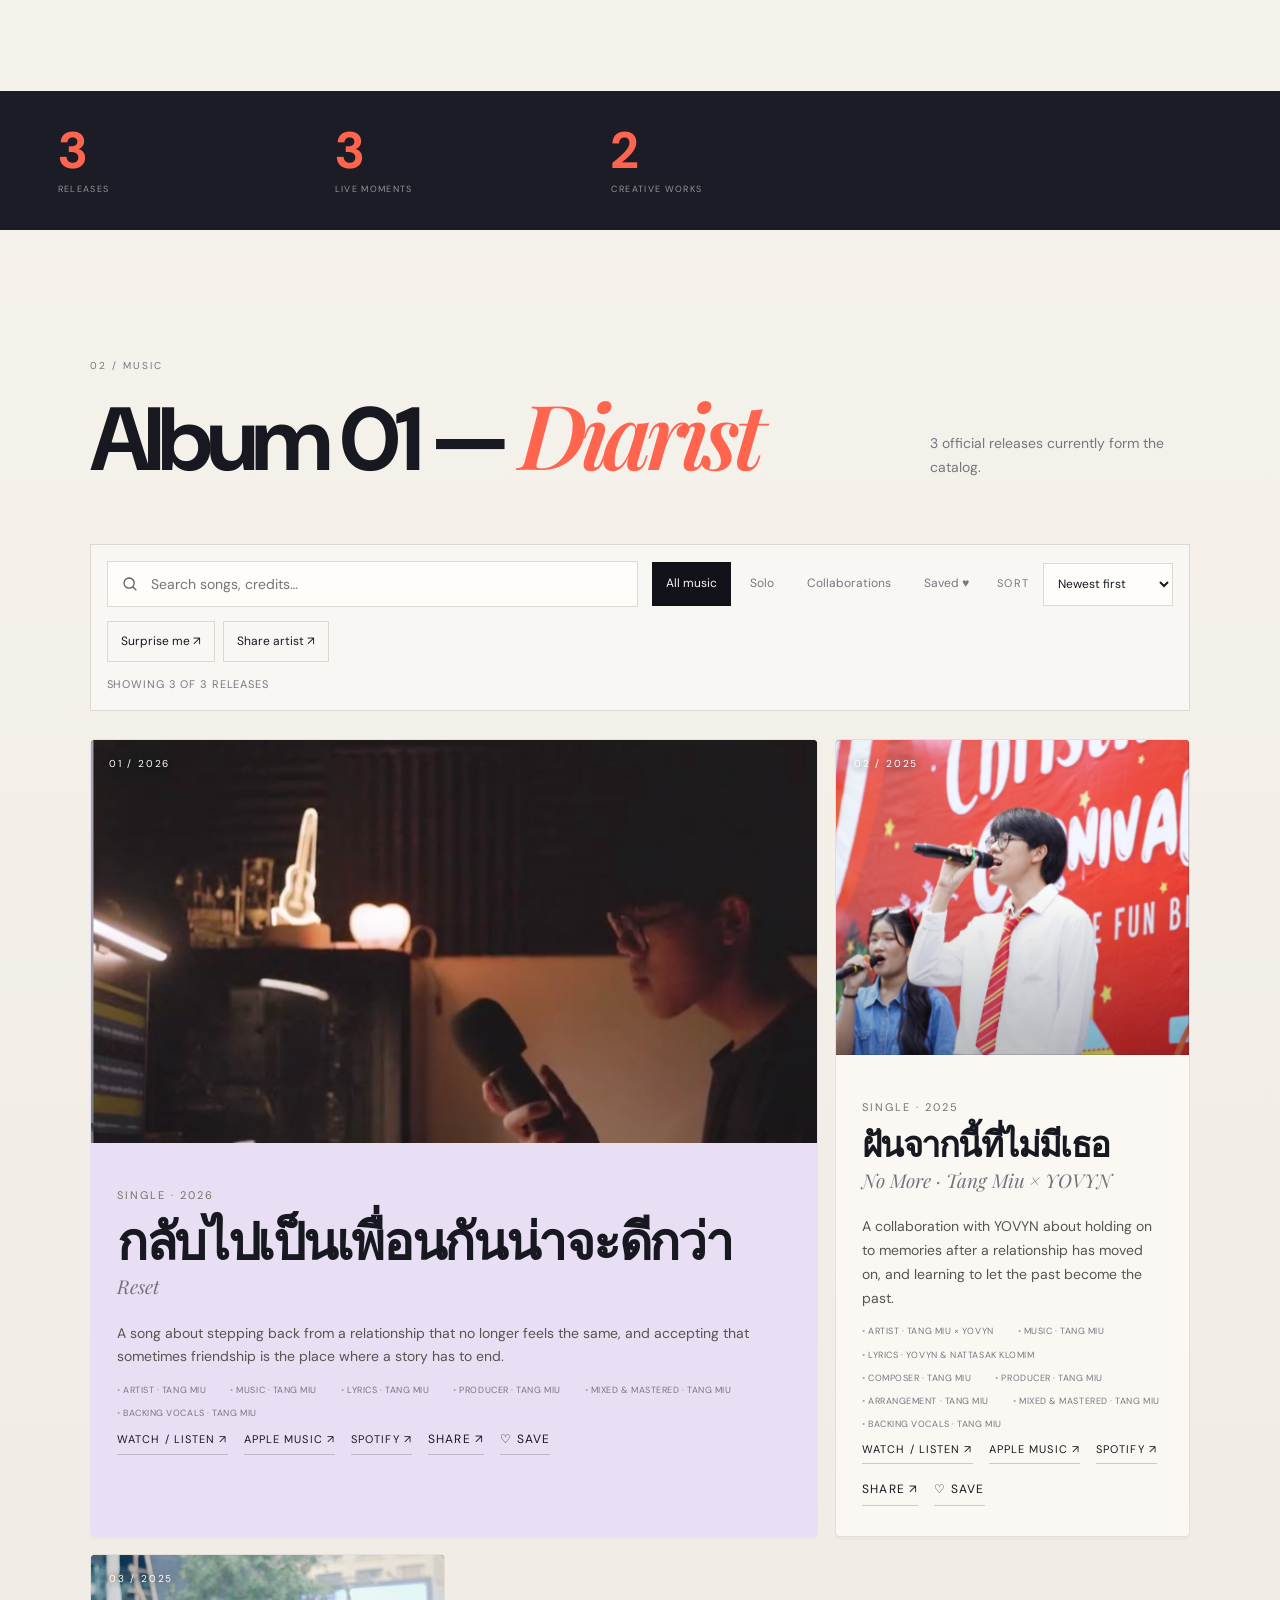
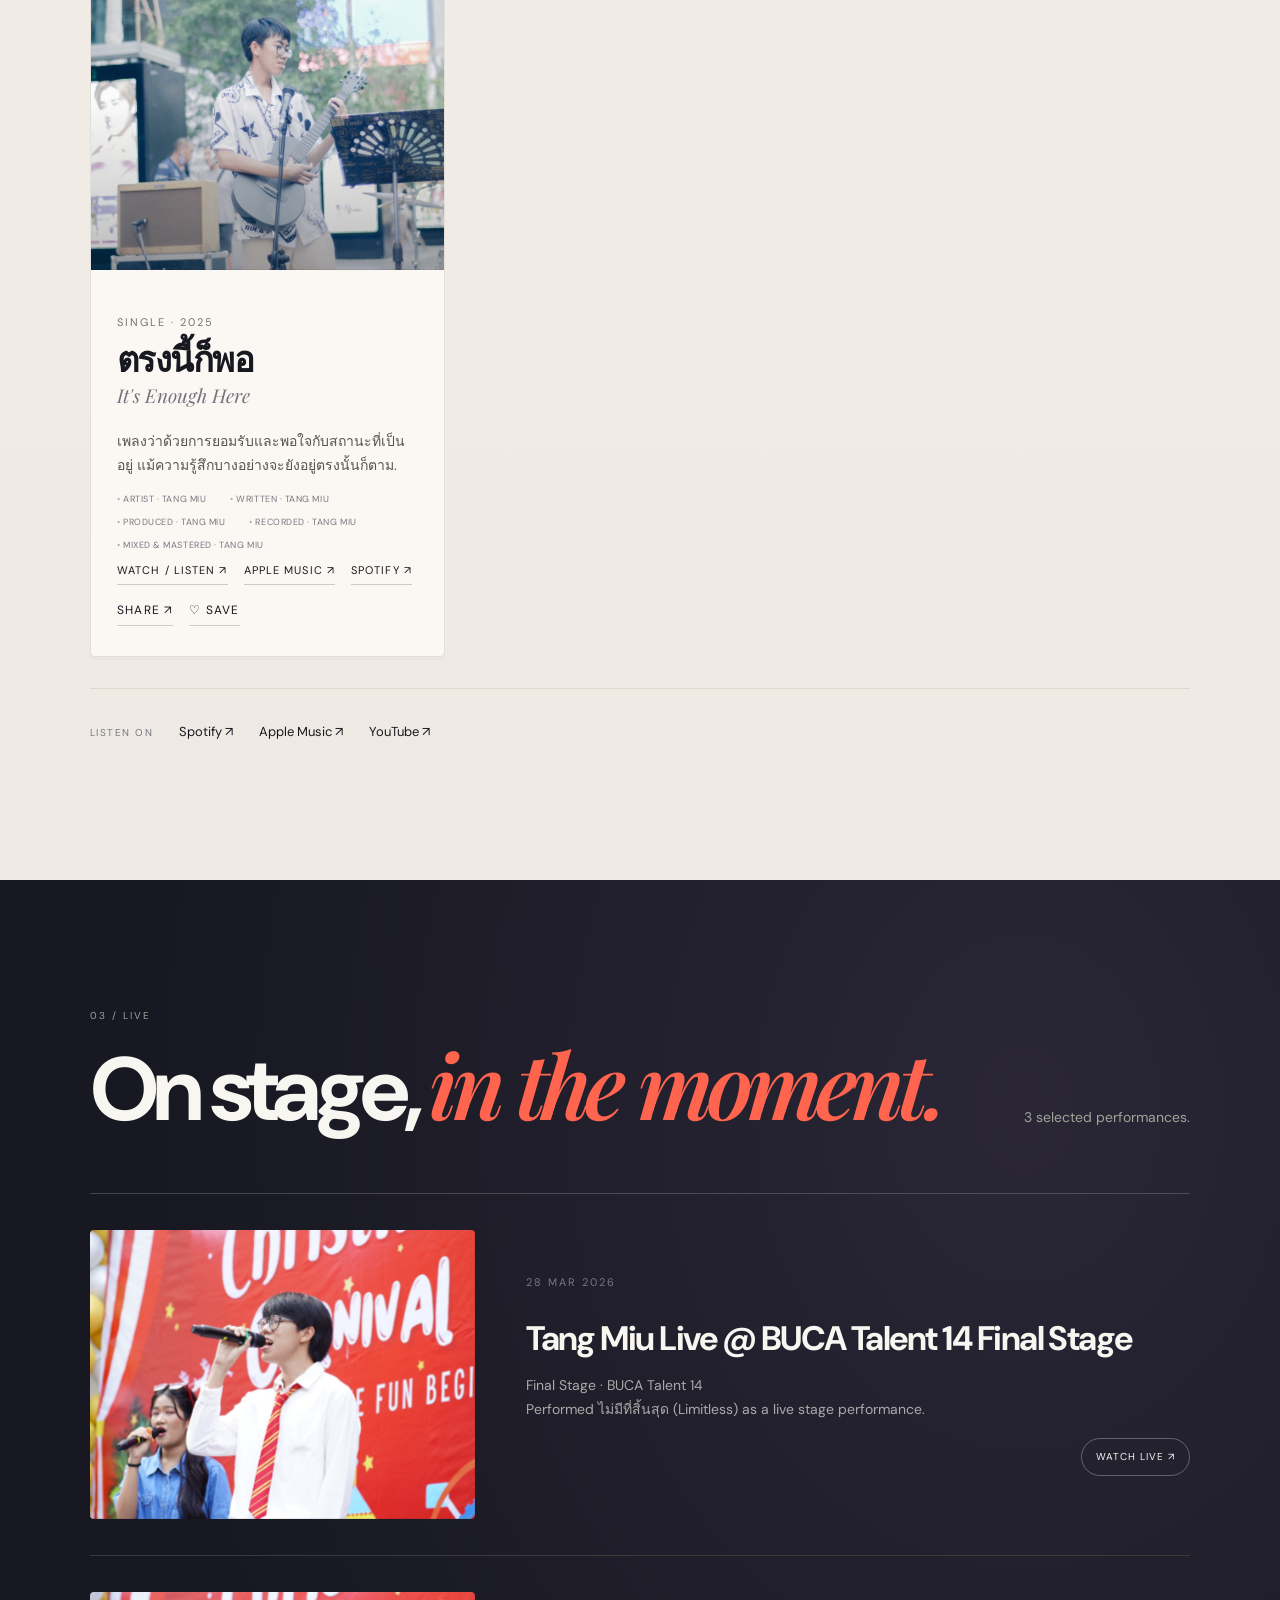
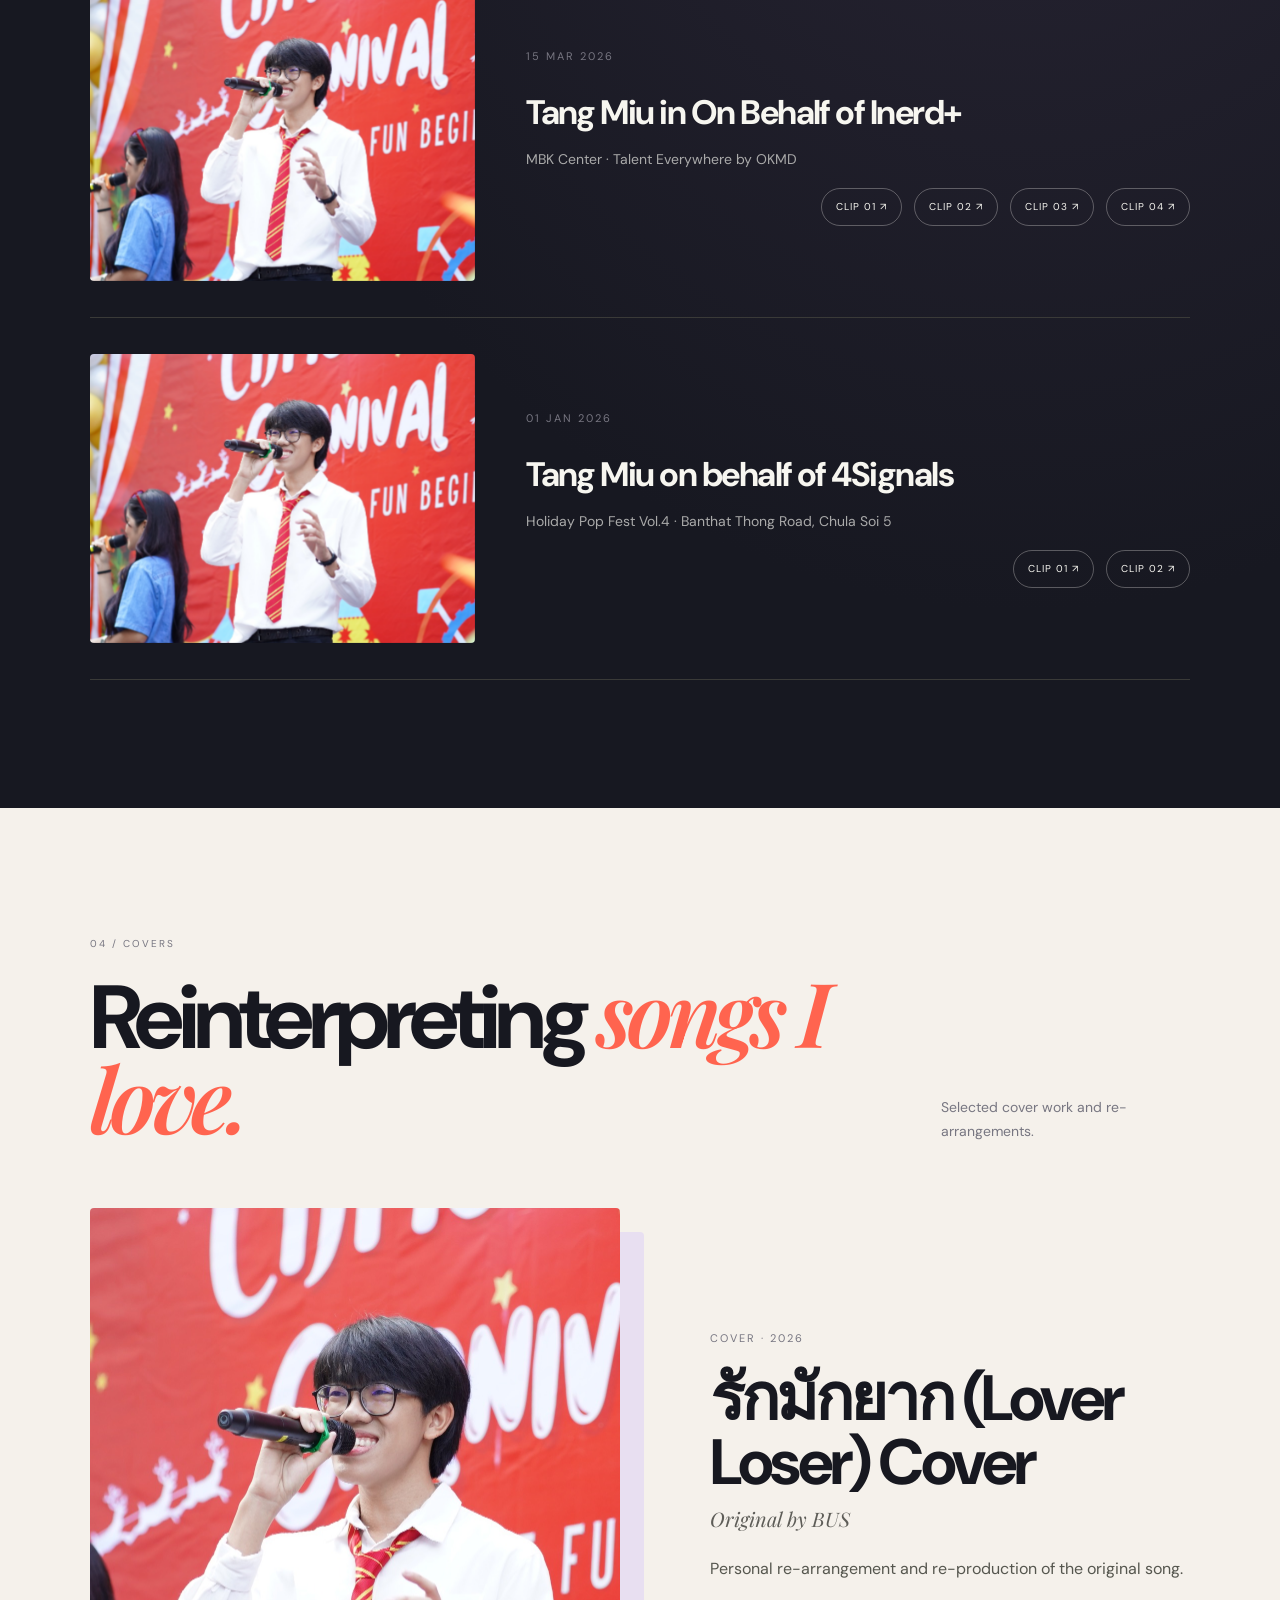
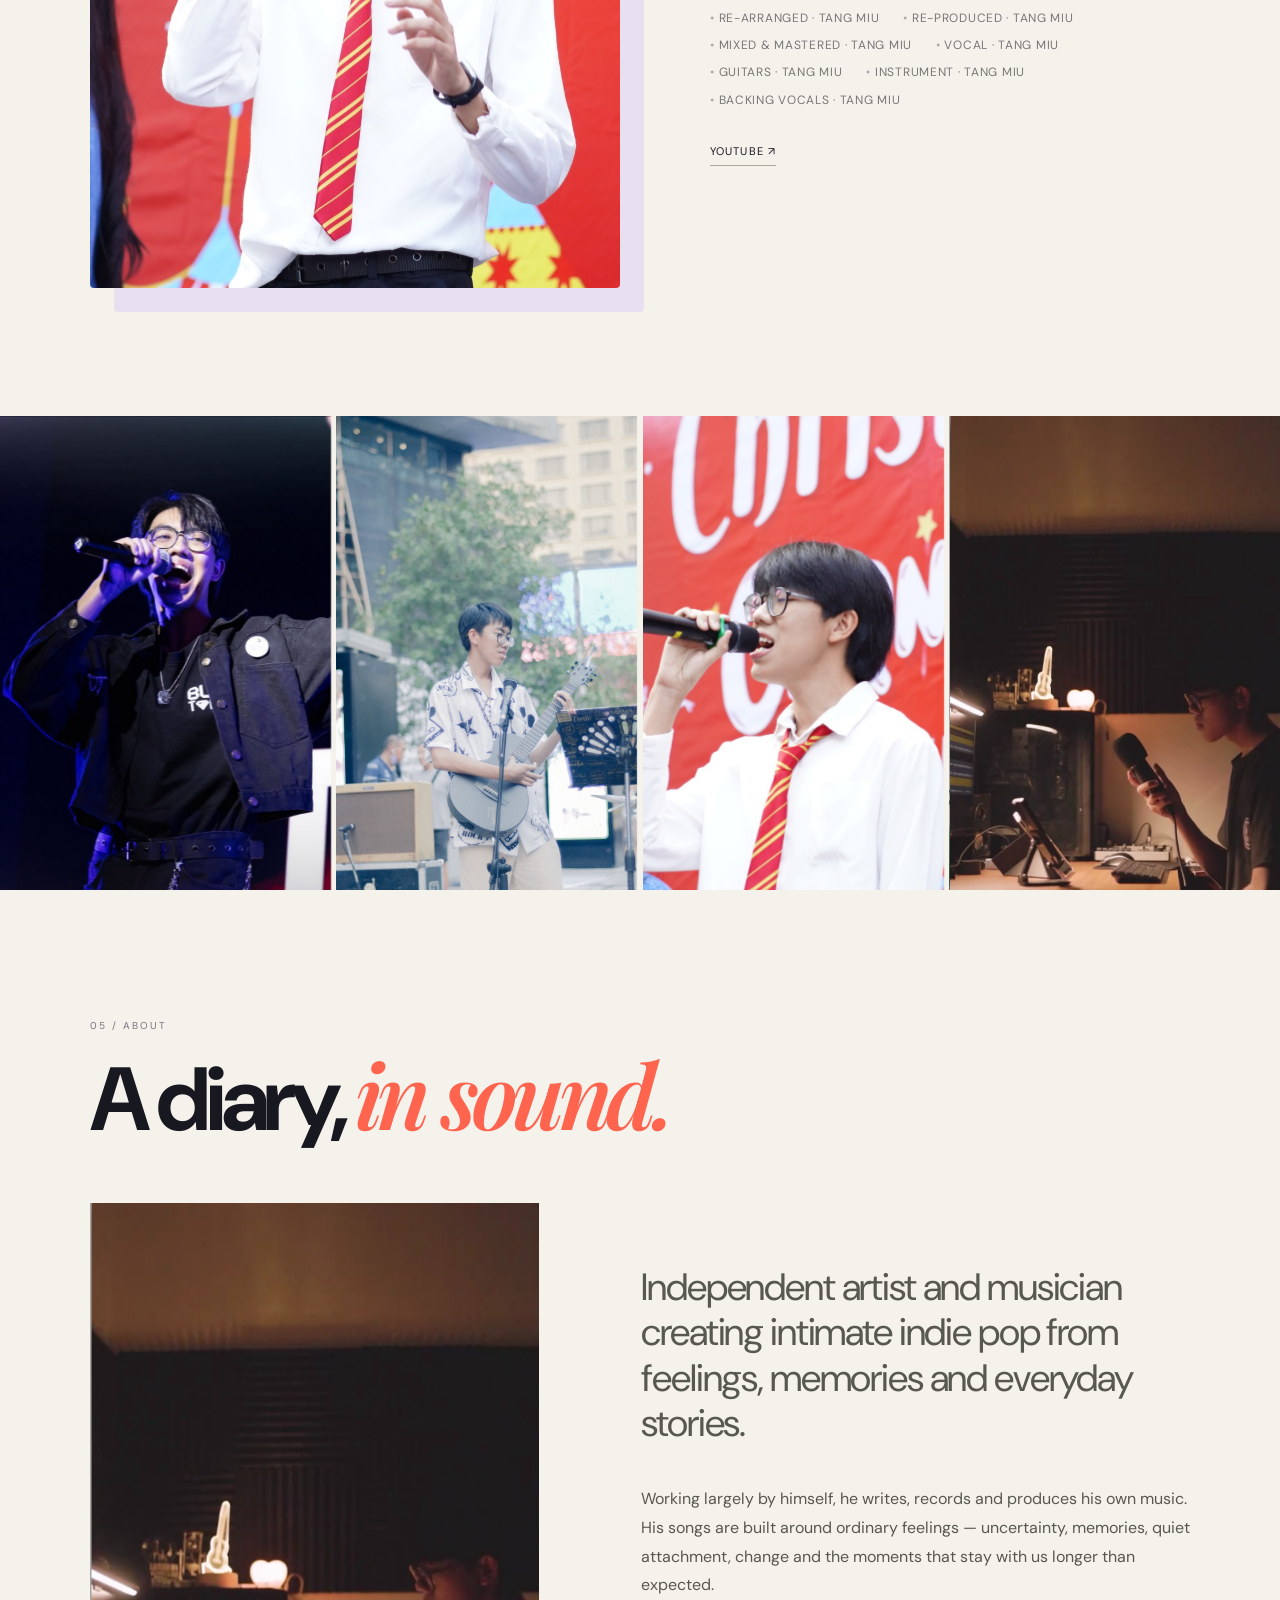
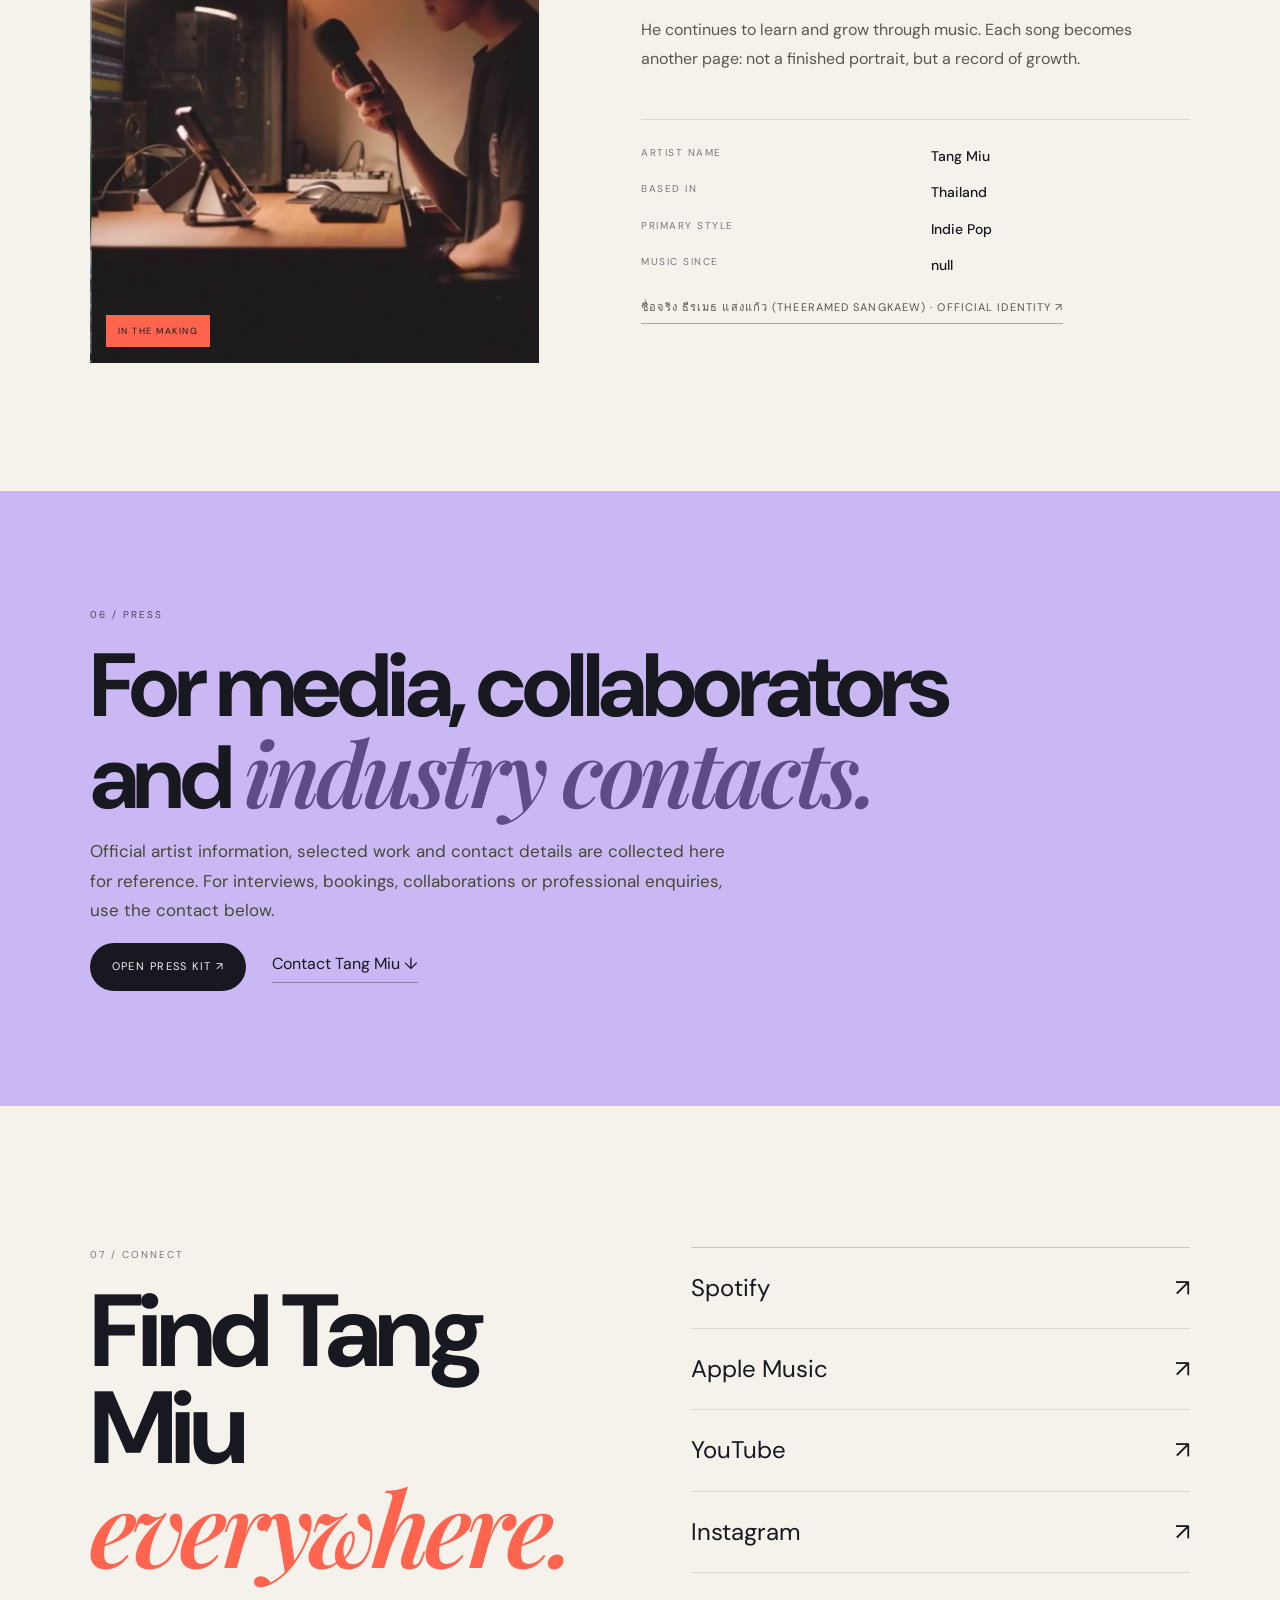
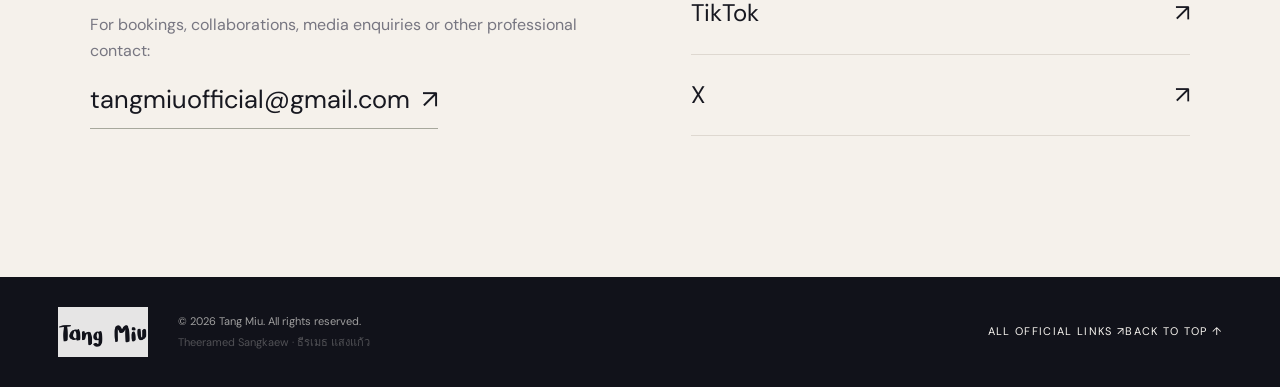
==== commit 08fd24d5: "Keep hero metadata concise and non-redundant" ====
--- a/index.html
+++ b/index.html
@@ -84,7 +84,7 @@
       <h1>Tang<br><em>Miu</em></h1>
       <p class="hero-lede">Independent Thai indie pop — songs shaped by feelings, memories and moments that are sometimes easier to sing than to say.</p>
       <div class="hero-actions"><a class="button" href="#music">Explore music</a><a class="text-link" href="#about">About Tang Miu ↓</a></div>
-      <div class="hero-meta"><span>THAILAND</span><span>INDIE POP</span><span>INDEPENDENT · INDIE POP</span></div>
+      <div class="hero-meta"><span>THAILAND</span><span>INDIE POP</span><span>INDEPENDENT ARTIST</span></div>
     </div>
     <figure class="hero-image"><img src="assets/buca-stage.jpg" alt="Tang Miu performing live on stage" fetchpriority="high"></figure>
   </section>
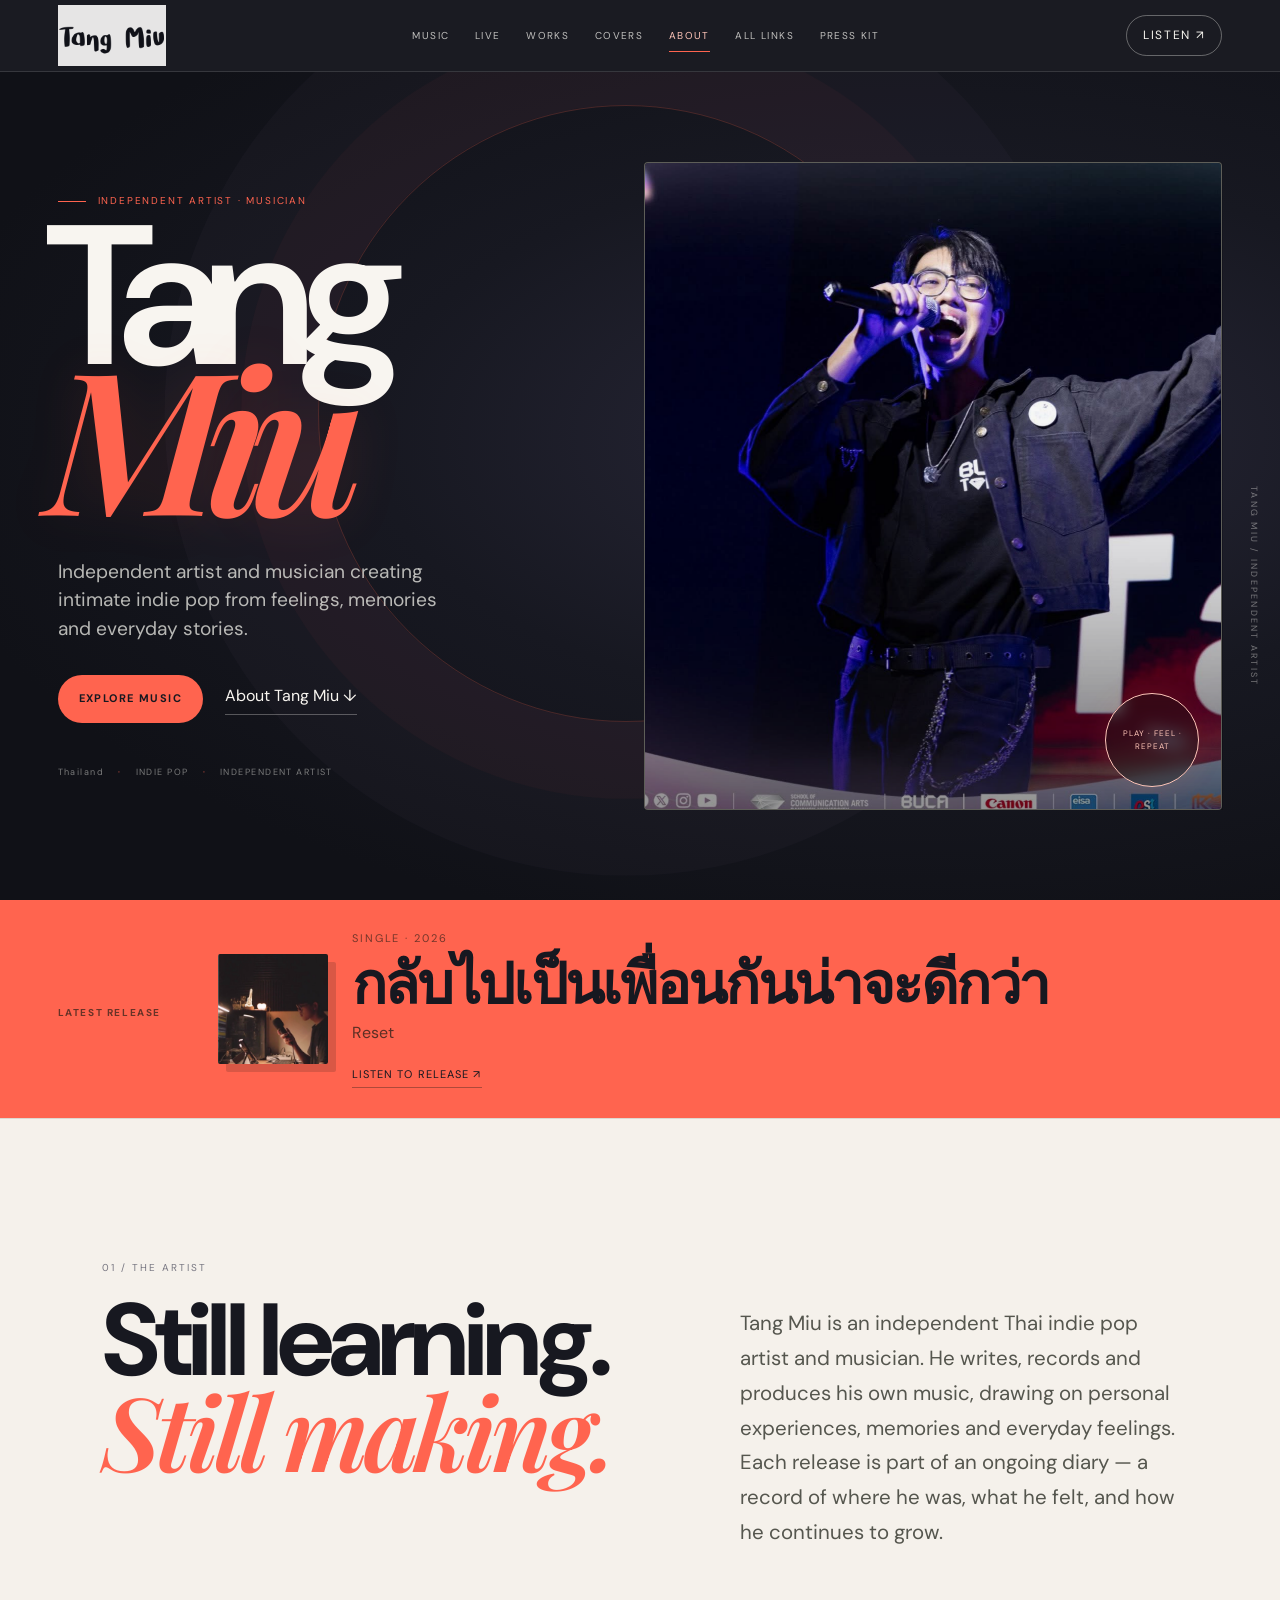
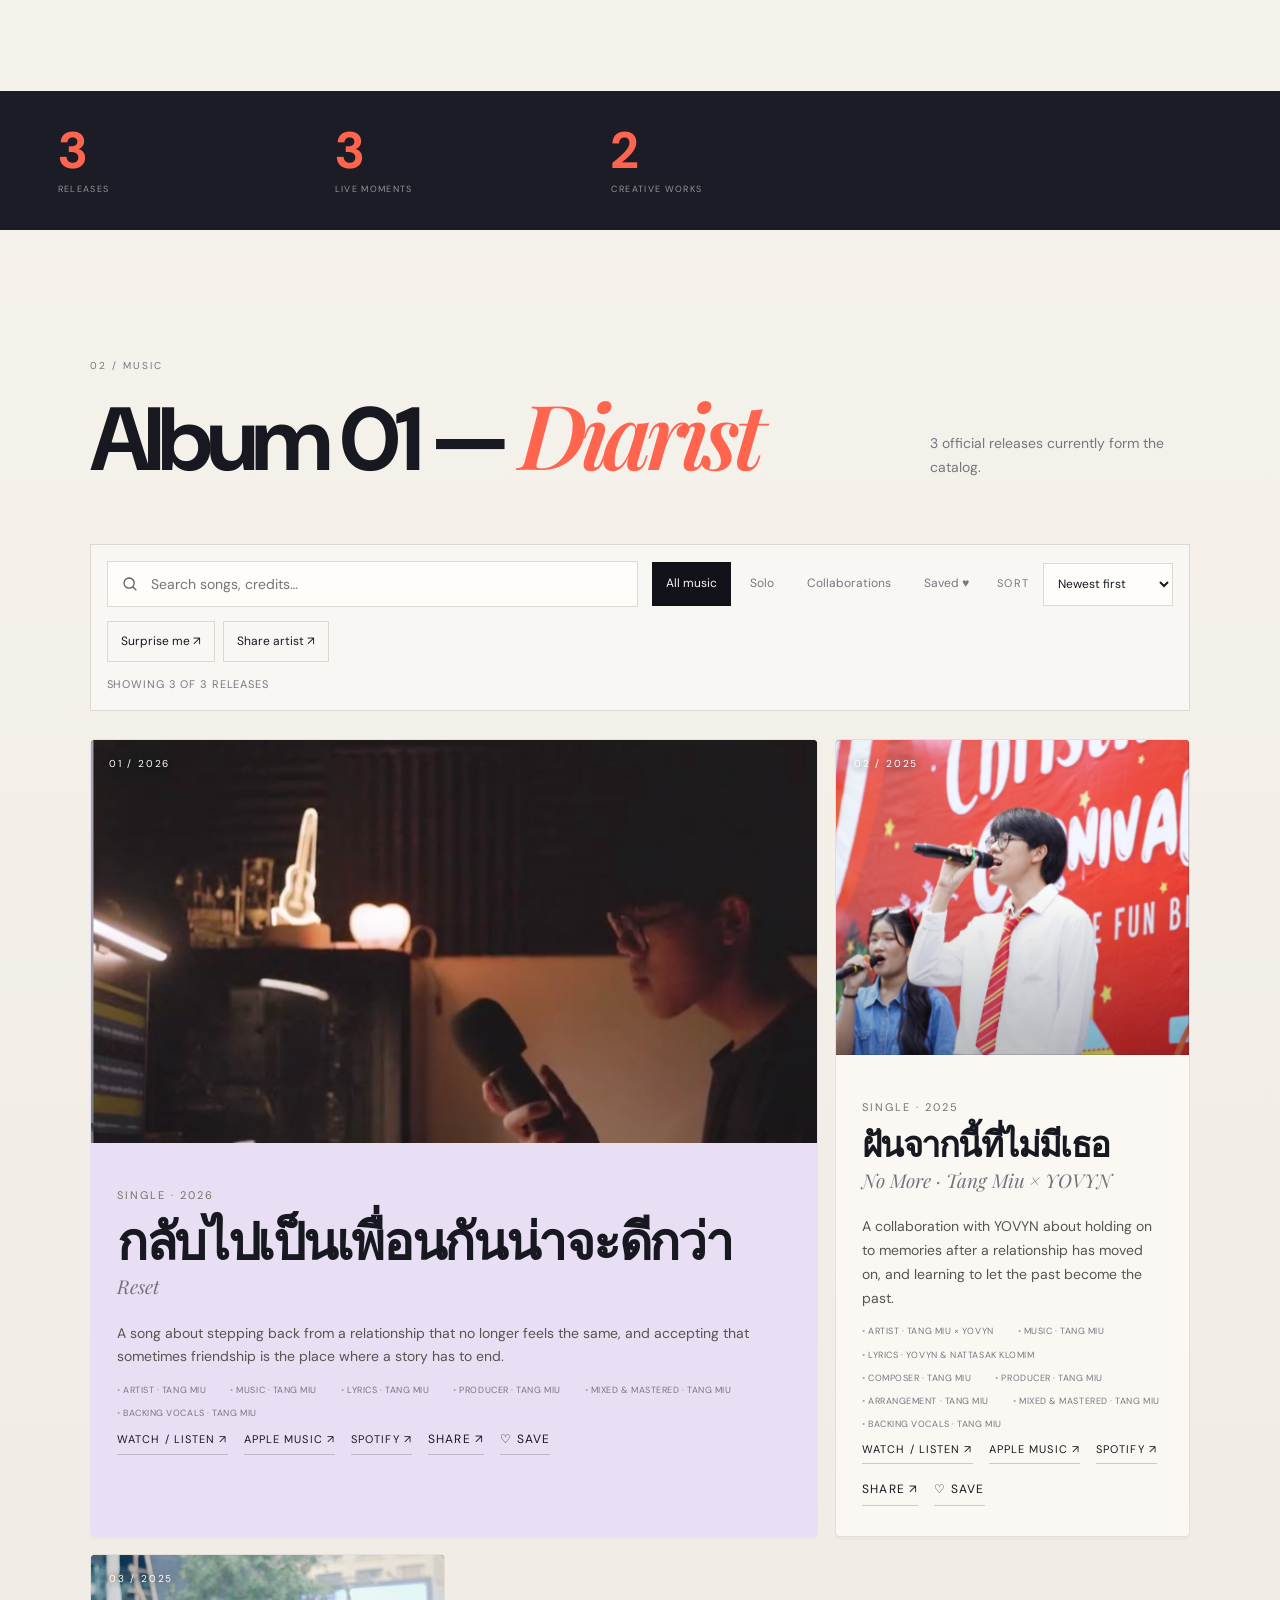
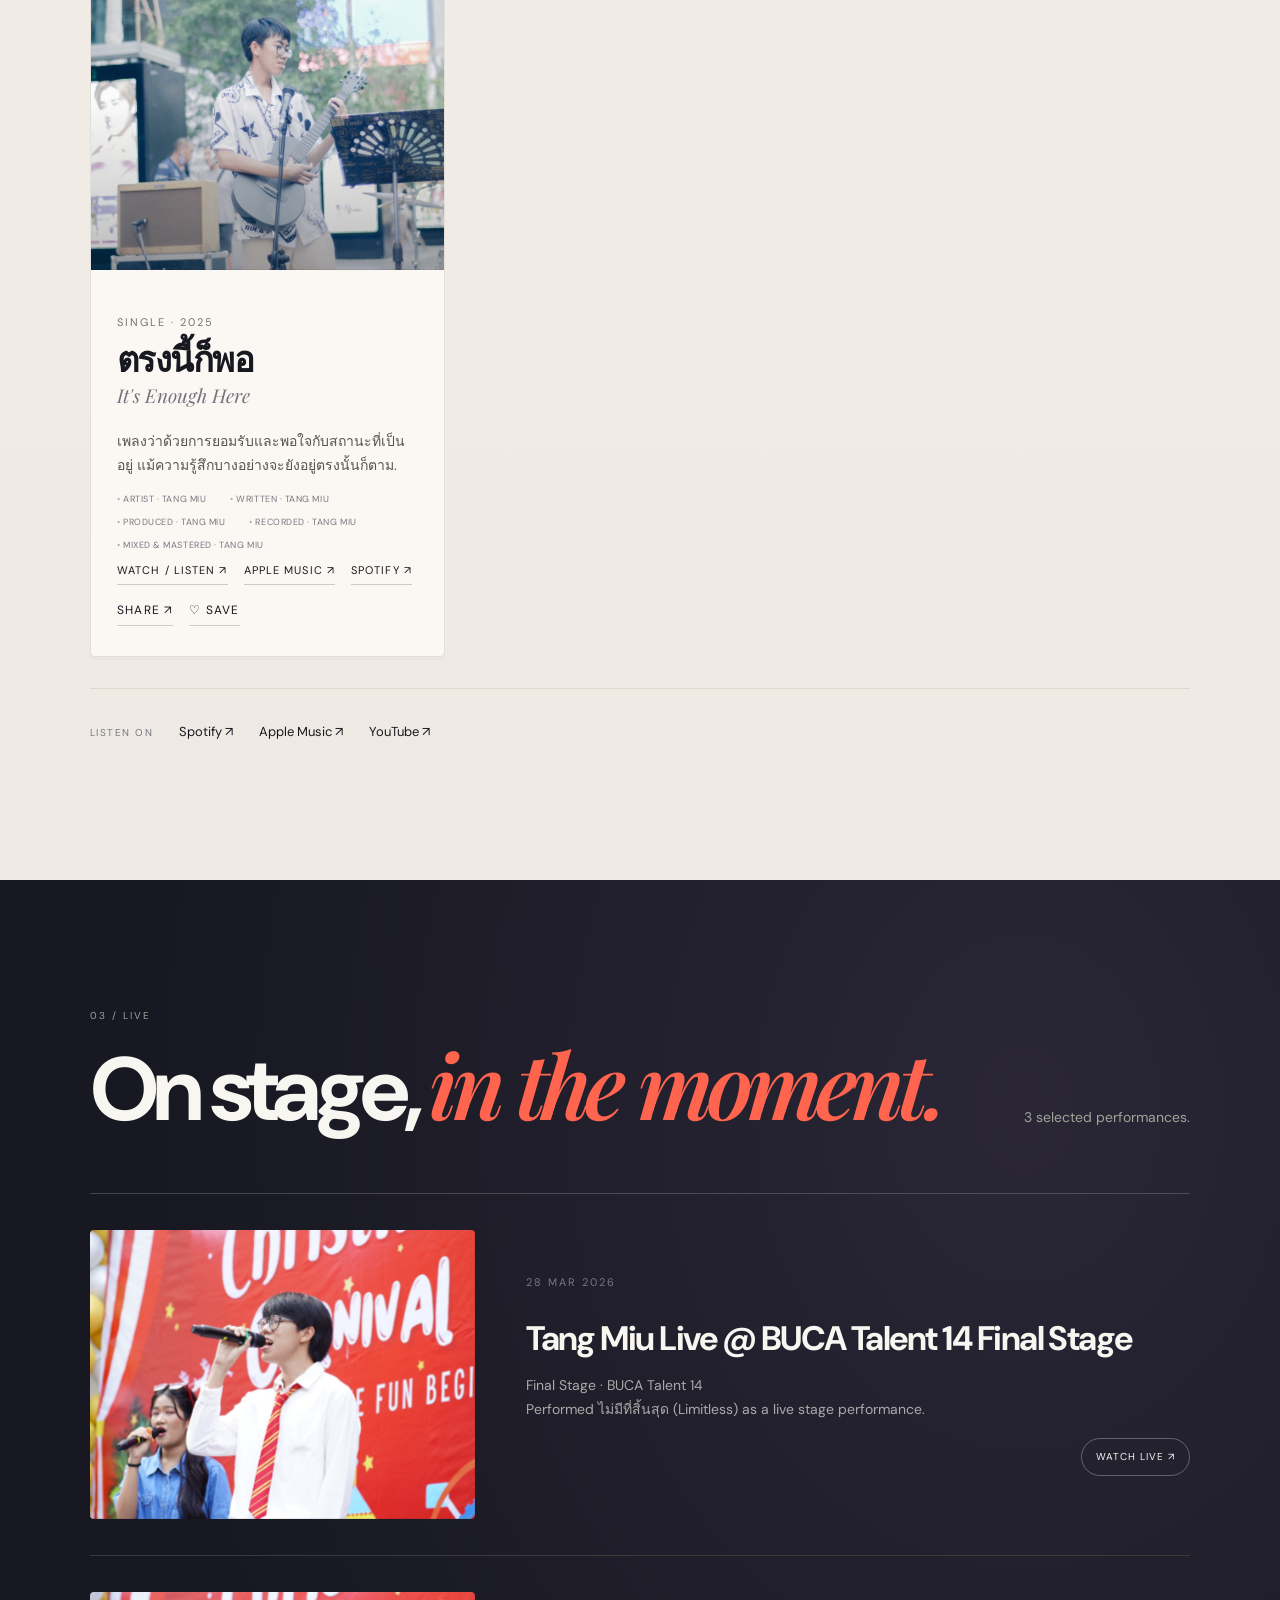
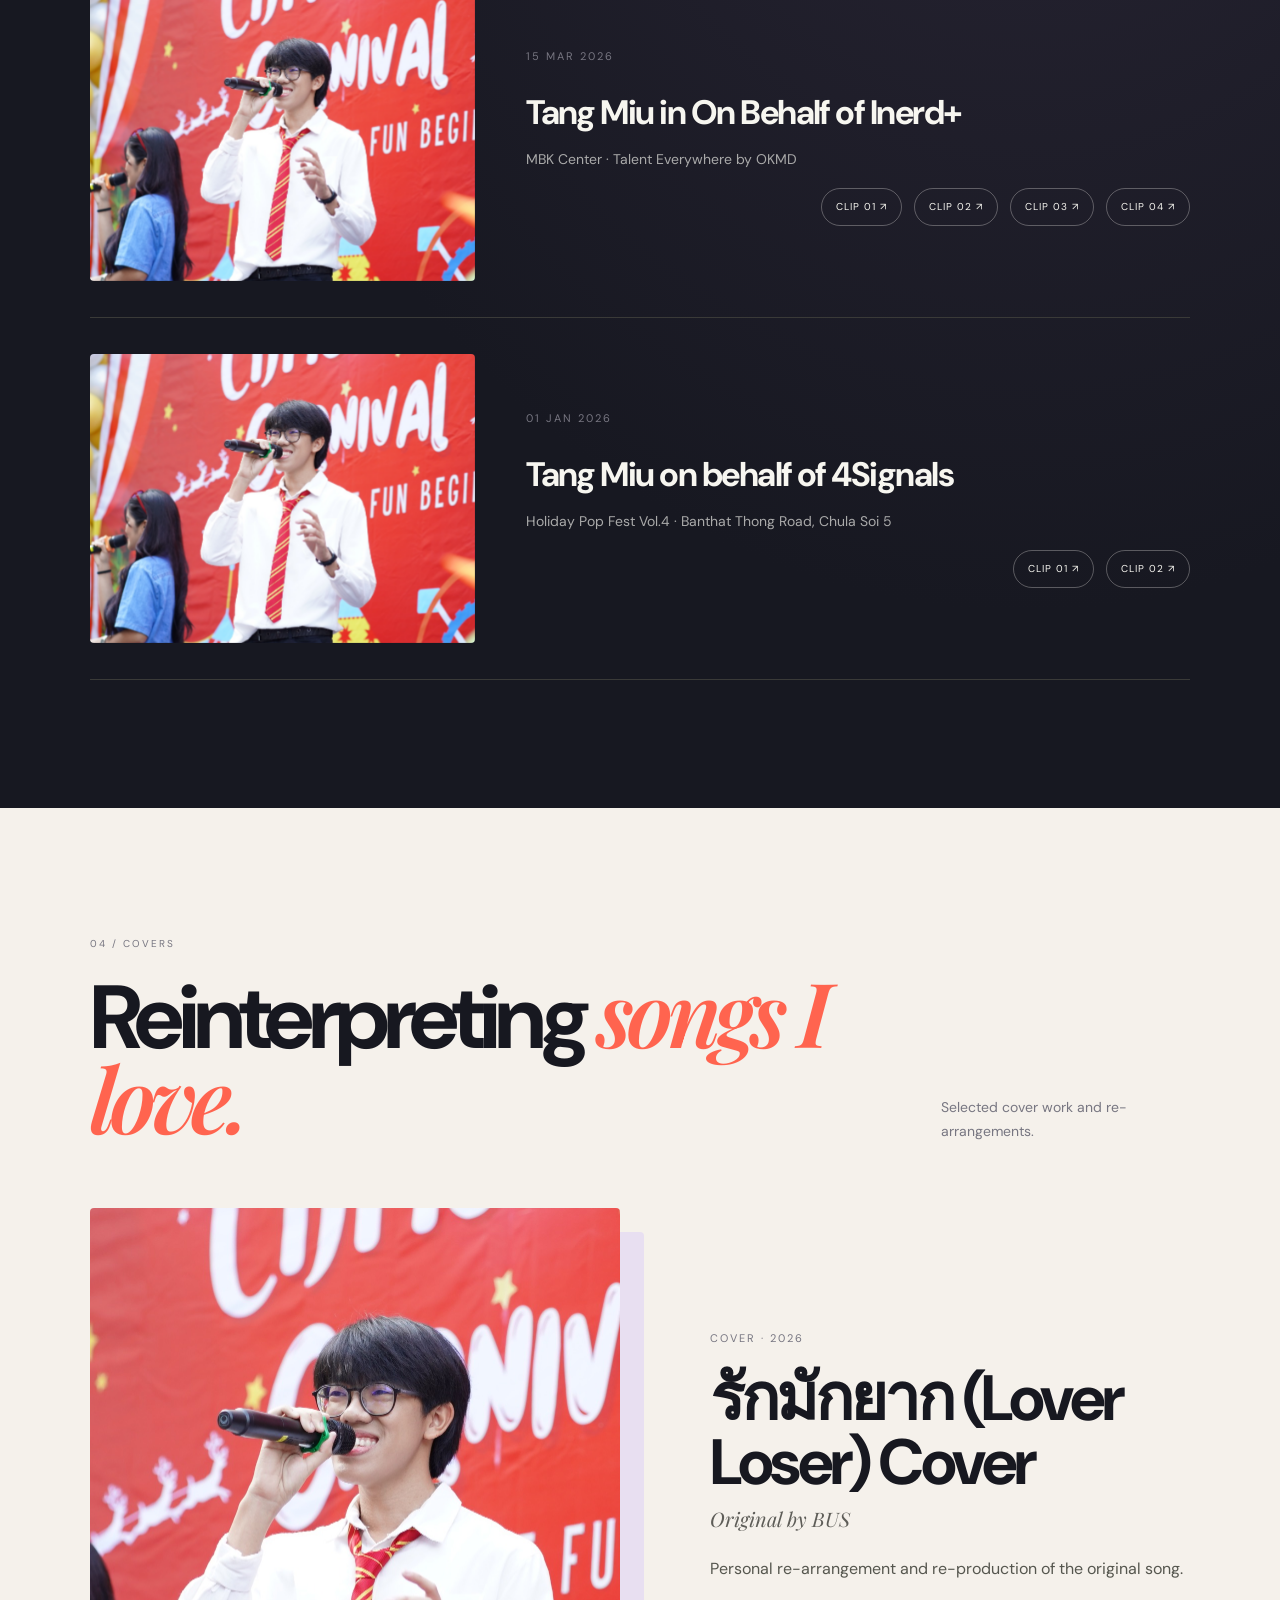
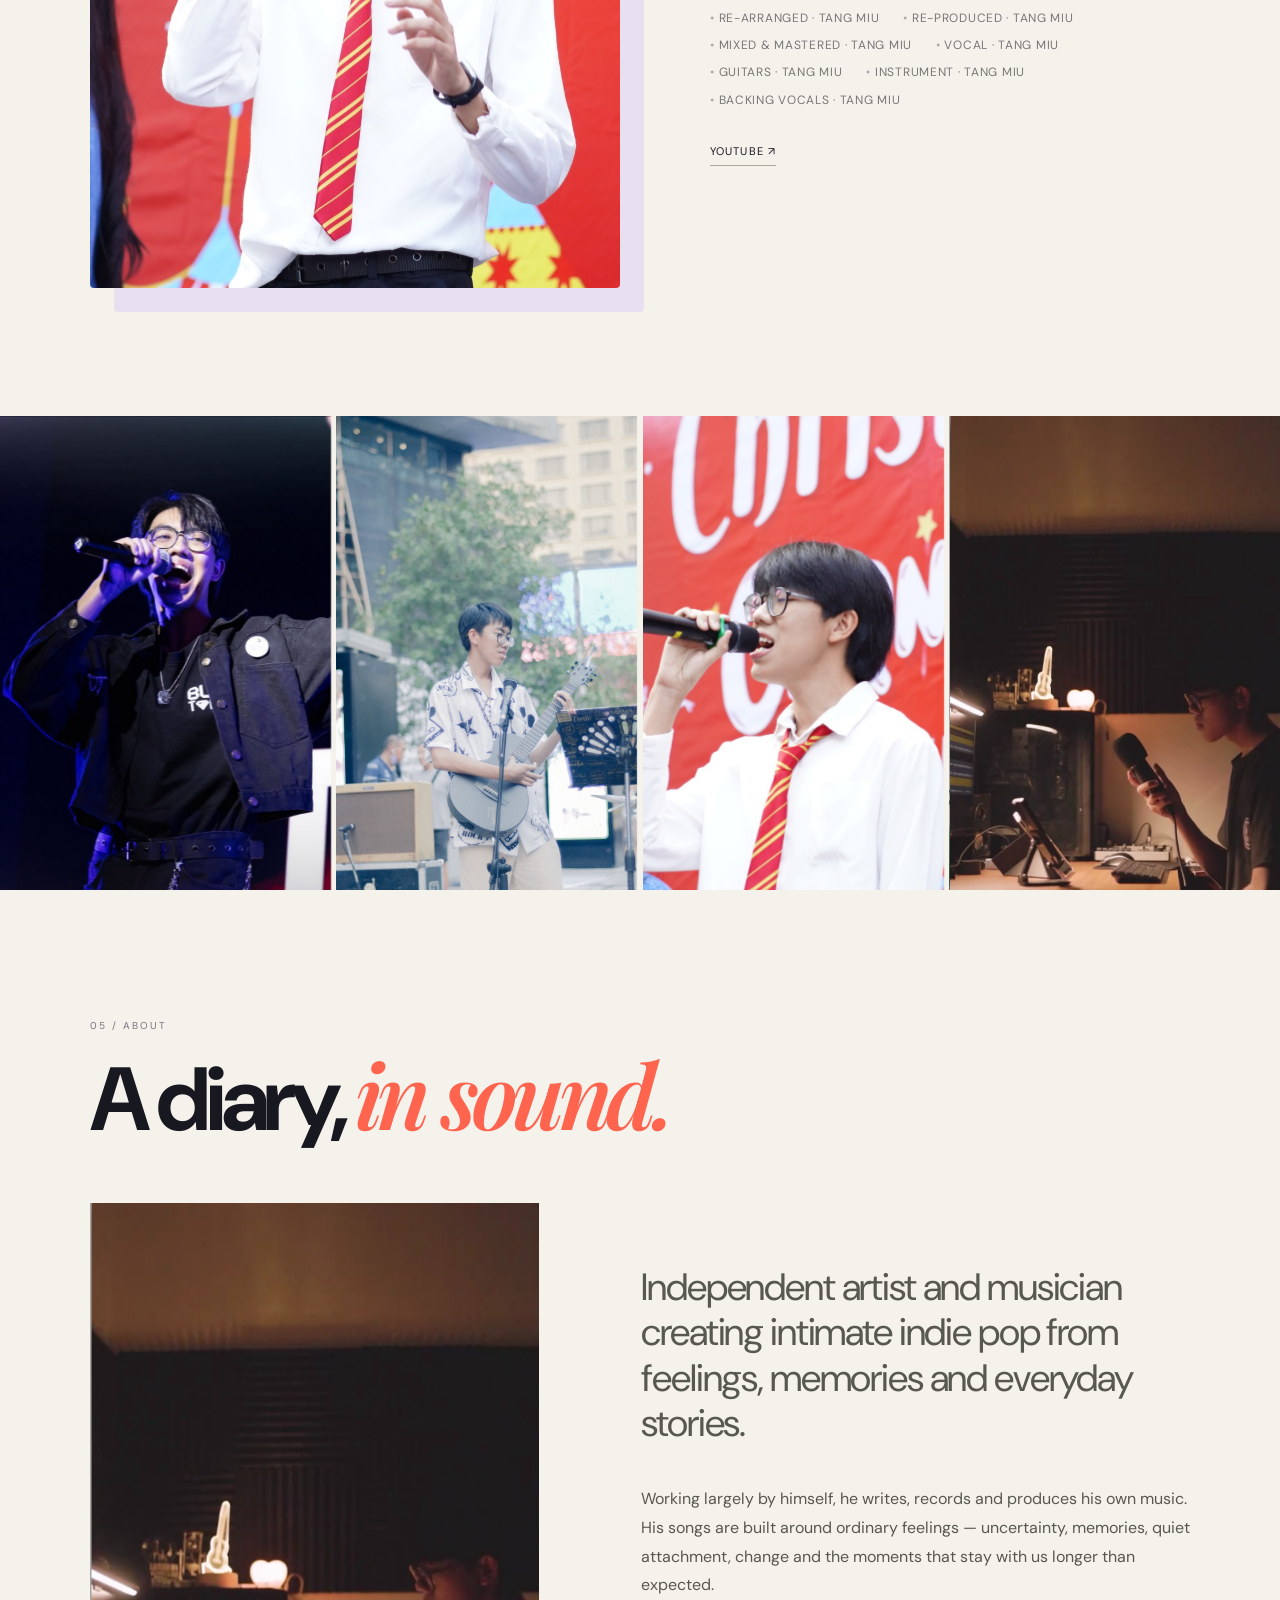
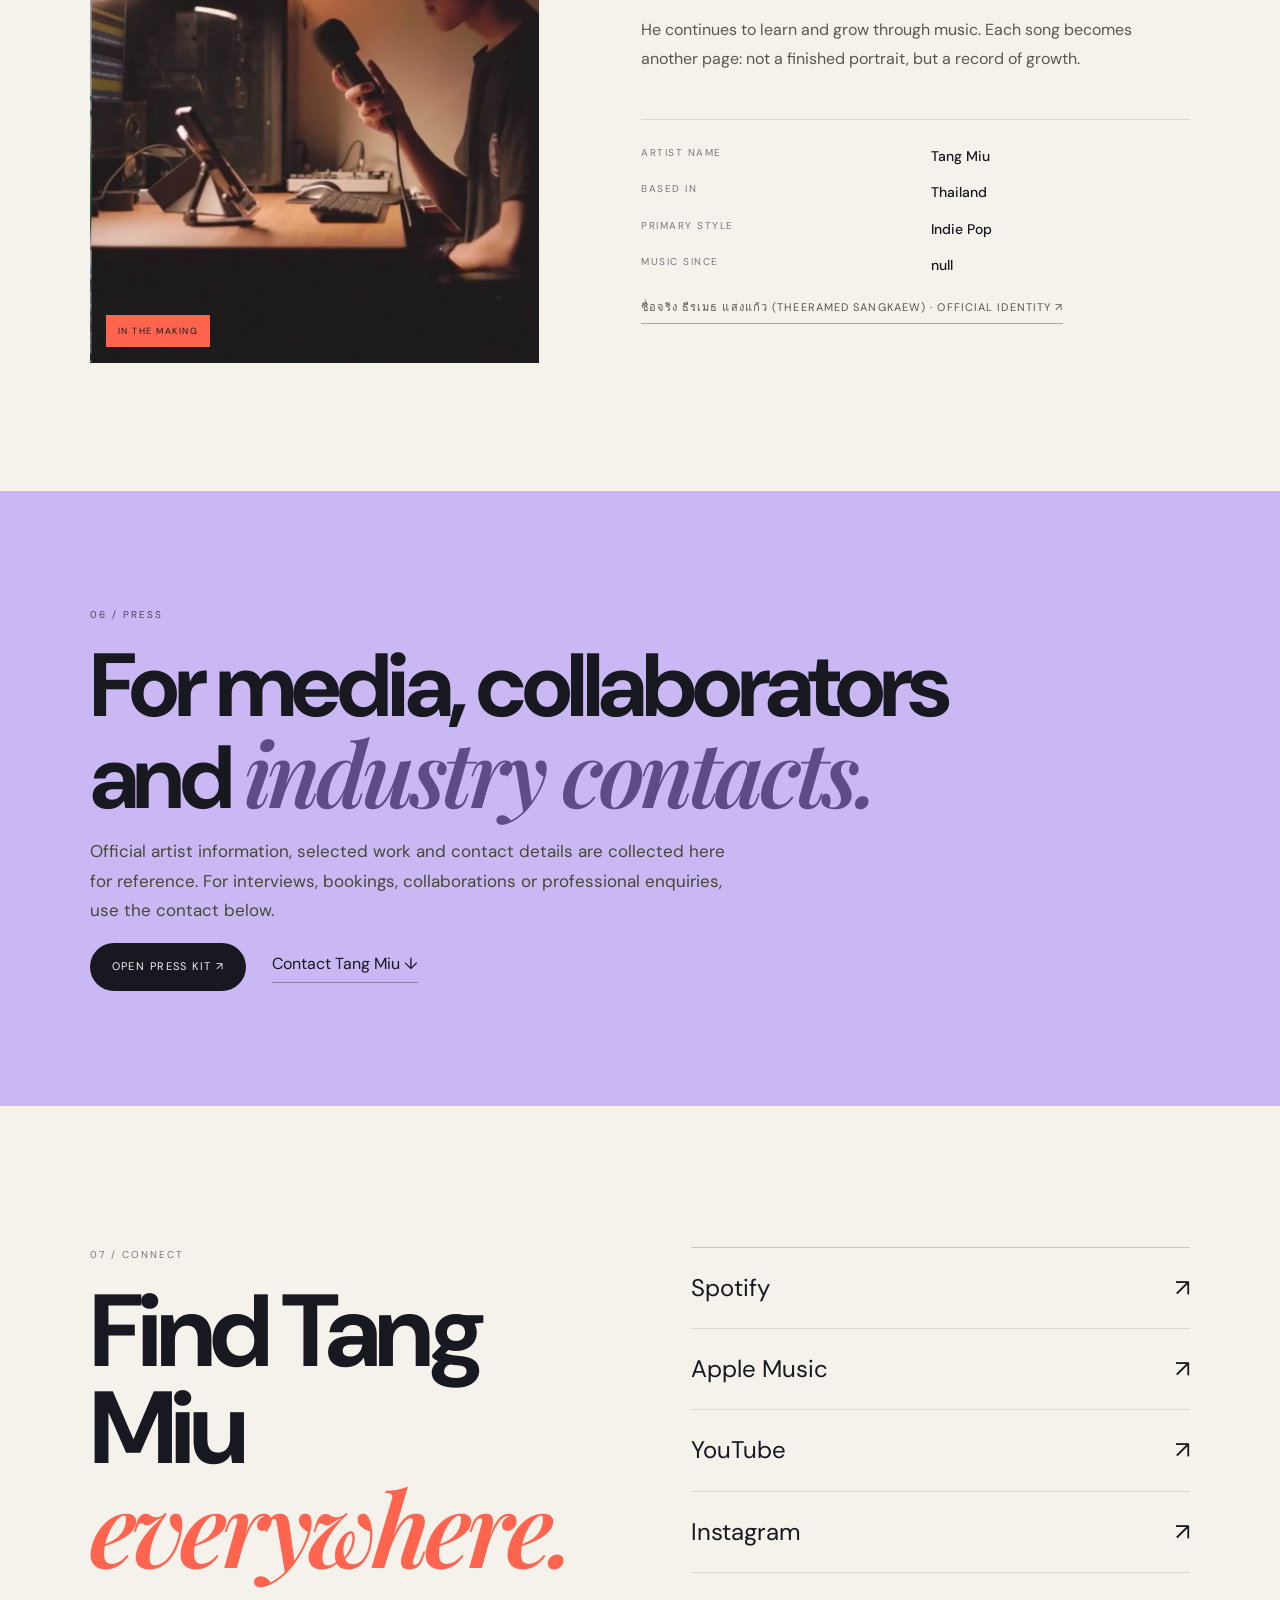
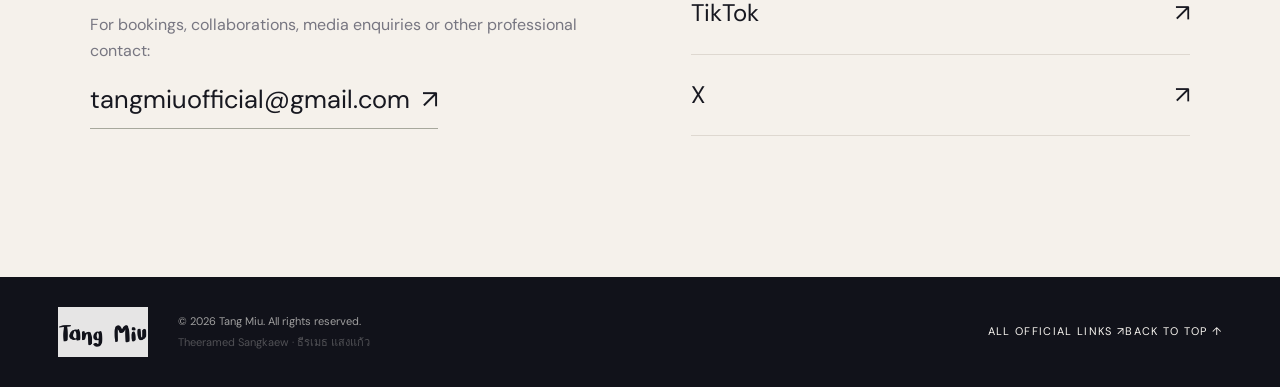
==== commit 548b77cb: "Add WebSite structured data for consistent Google site name" ====
--- a/index.html
+++ b/index.html
@@ -31,28 +31,48 @@
   <link rel="stylesheet" href="redesign.css">
   <script type="application/ld+json">
   {
-    "@context":"https://schema.org",
-    "@type":"Person",
-    "@id":"https://tang-miu-official.vercel.app/#artist",
-    "name":"Tang Miu",
-    "alternateName":["Theeramed Sangkaew","ธีรเมธ แสงแก้ว"],
-    "mainEntityOfPage":"https://tang-miu-official.vercel.app/",
-    "url":"https://tang-miu-official.vercel.app/",
-    "jobTitle":"Independent Artist and Musician",
-    "description":"Independent artist and musician creating intimate indie pop from feelings, memories and everyday stories.",
-    "email":"tangmiuofficial@gmail.com",
-    "sameAs":[
-      "https://open.spotify.com/artist/5D7LFFXi8tcAzjPh58jFaW",
-      "https://music.apple.com/th/artist/tang-miu/1824698604",
-      "https://youtube.com/@tang_miu",
-      "https://www.instagram.com/tang_miu",
-      "https://www.tiktok.com/@tang_miu",
-      "https://x.com/tang_miu_",
-      "https://tang-miu-official.vercel.app/artist.html",
-      "https://tang-miu-official.vercel.app/links.html"
-    ],
-    "image":"https://tang-miu-official.vercel.app/assets/buca-stage.jpg",
-    "knowsAbout":["Indie pop music","Songwriting","Music production","Recording","Live performance"]
+    "@context": "https://schema.org",
+    "@graph": [
+      {
+        "@type": "WebSite",
+        "@id": "https://tang-miu-official.vercel.app/#website",
+        "name": "Tang Miu",
+        "alternateName": "Tang Miu Official",
+        "url": "https://tang-miu-official.vercel.app/"
+      },
+      {
+        "@type": "Person",
+        "@id": "https://tang-miu-official.vercel.app/#artist",
+        "name": "Tang Miu",
+        "alternateName": [
+          "Theeramed Sangkaew",
+          "ธีรเมธ แสงแก้ว"
+        ],
+        "mainEntityOfPage": "https://tang-miu-official.vercel.app/",
+        "url": "https://tang-miu-official.vercel.app/",
+        "jobTitle": "Independent Artist and Musician",
+        "description": "Independent artist and musician creating intimate indie pop from feelings, memories and everyday stories.",
+        "email": "tangmiuofficial@gmail.com",
+        "sameAs": [
+          "https://open.spotify.com/artist/5D7LFFXi8tcAzjPh58jFaW",
+          "https://music.apple.com/th/artist/tang-miu/1824698604",
+          "https://youtube.com/@tang_miu",
+          "https://www.instagram.com/tang_miu",
+          "https://www.tiktok.com/@tang_miu",
+          "https://x.com/tang_miu_",
+          "https://tang-miu-official.vercel.app/artist.html",
+          "https://tang-miu-official.vercel.app/links.html"
+        ],
+        "image": "https://tang-miu-official.vercel.app/assets/buca-stage.jpg",
+        "knowsAbout": [
+          "Indie pop music",
+          "Songwriting",
+          "Music production",
+          "Recording",
+          "Live performance"
+        ]
+      }
+    ]
   }
   </script>
   <script>
